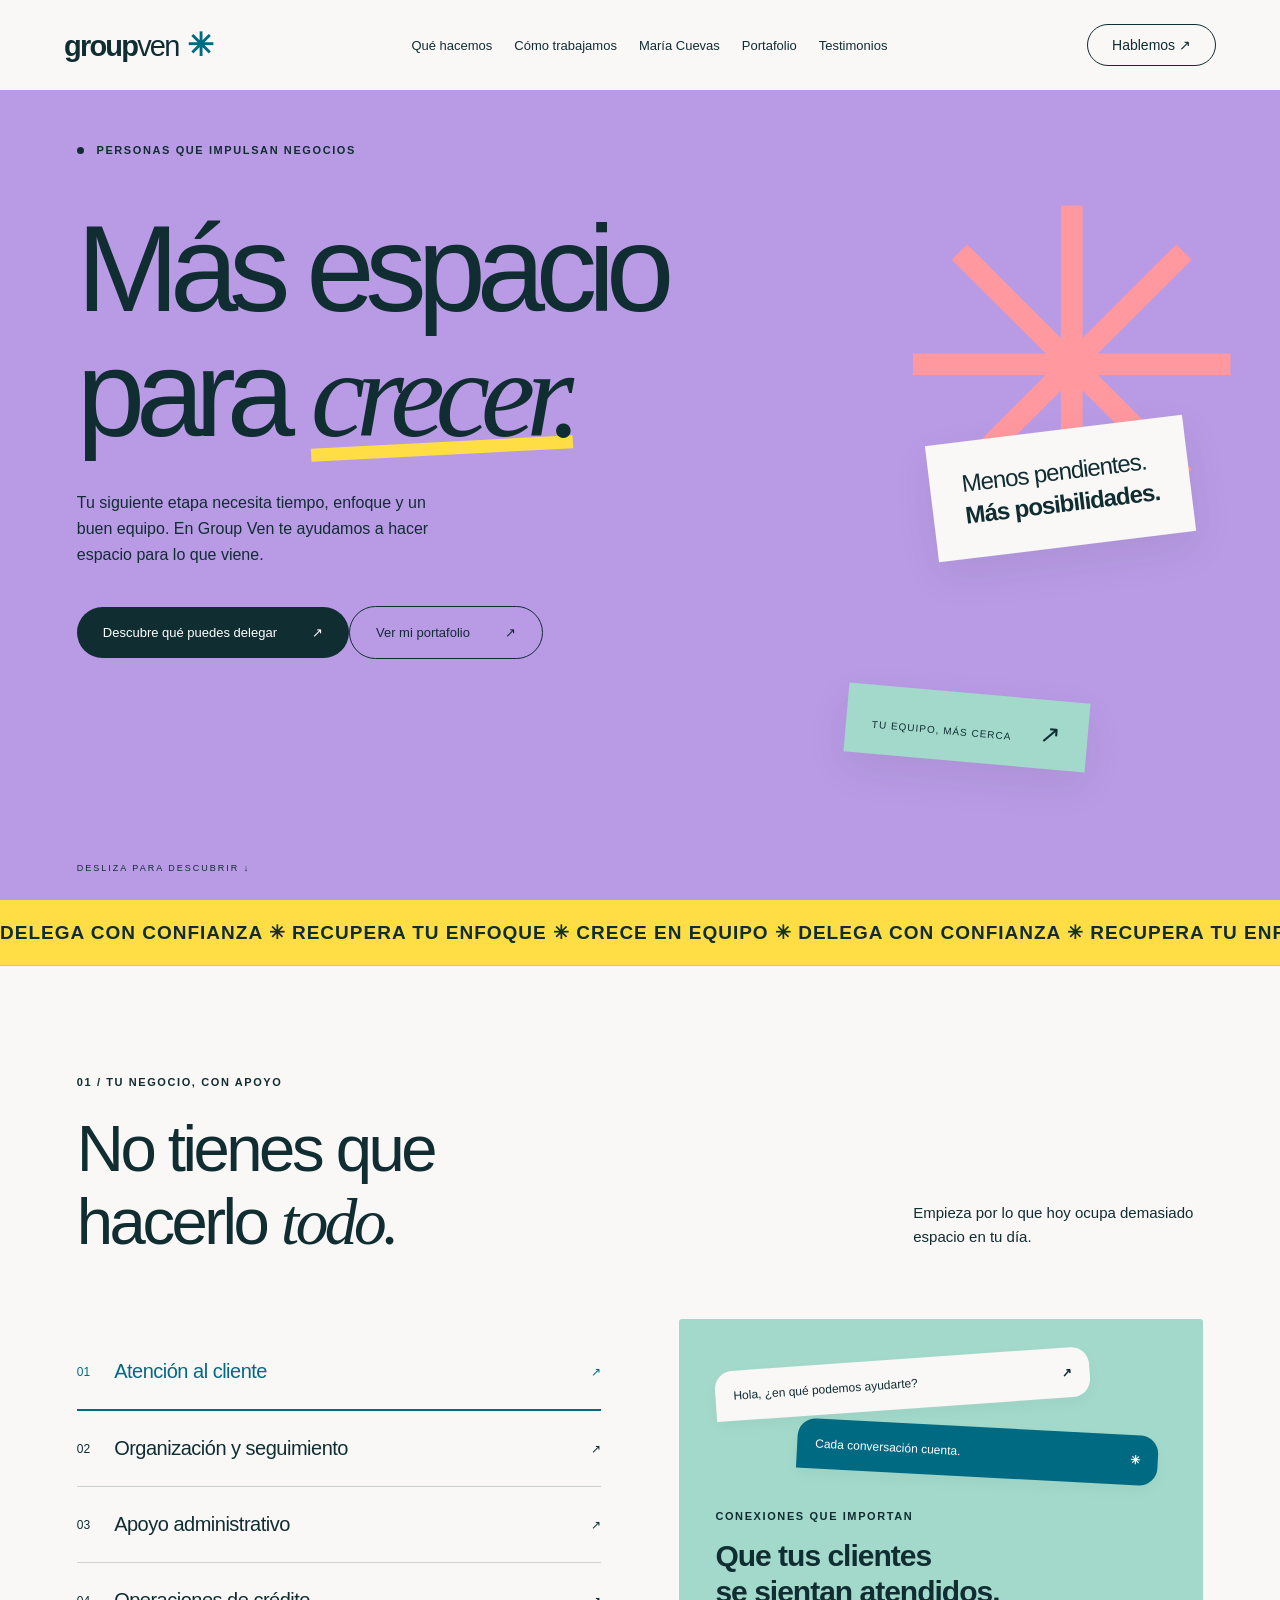
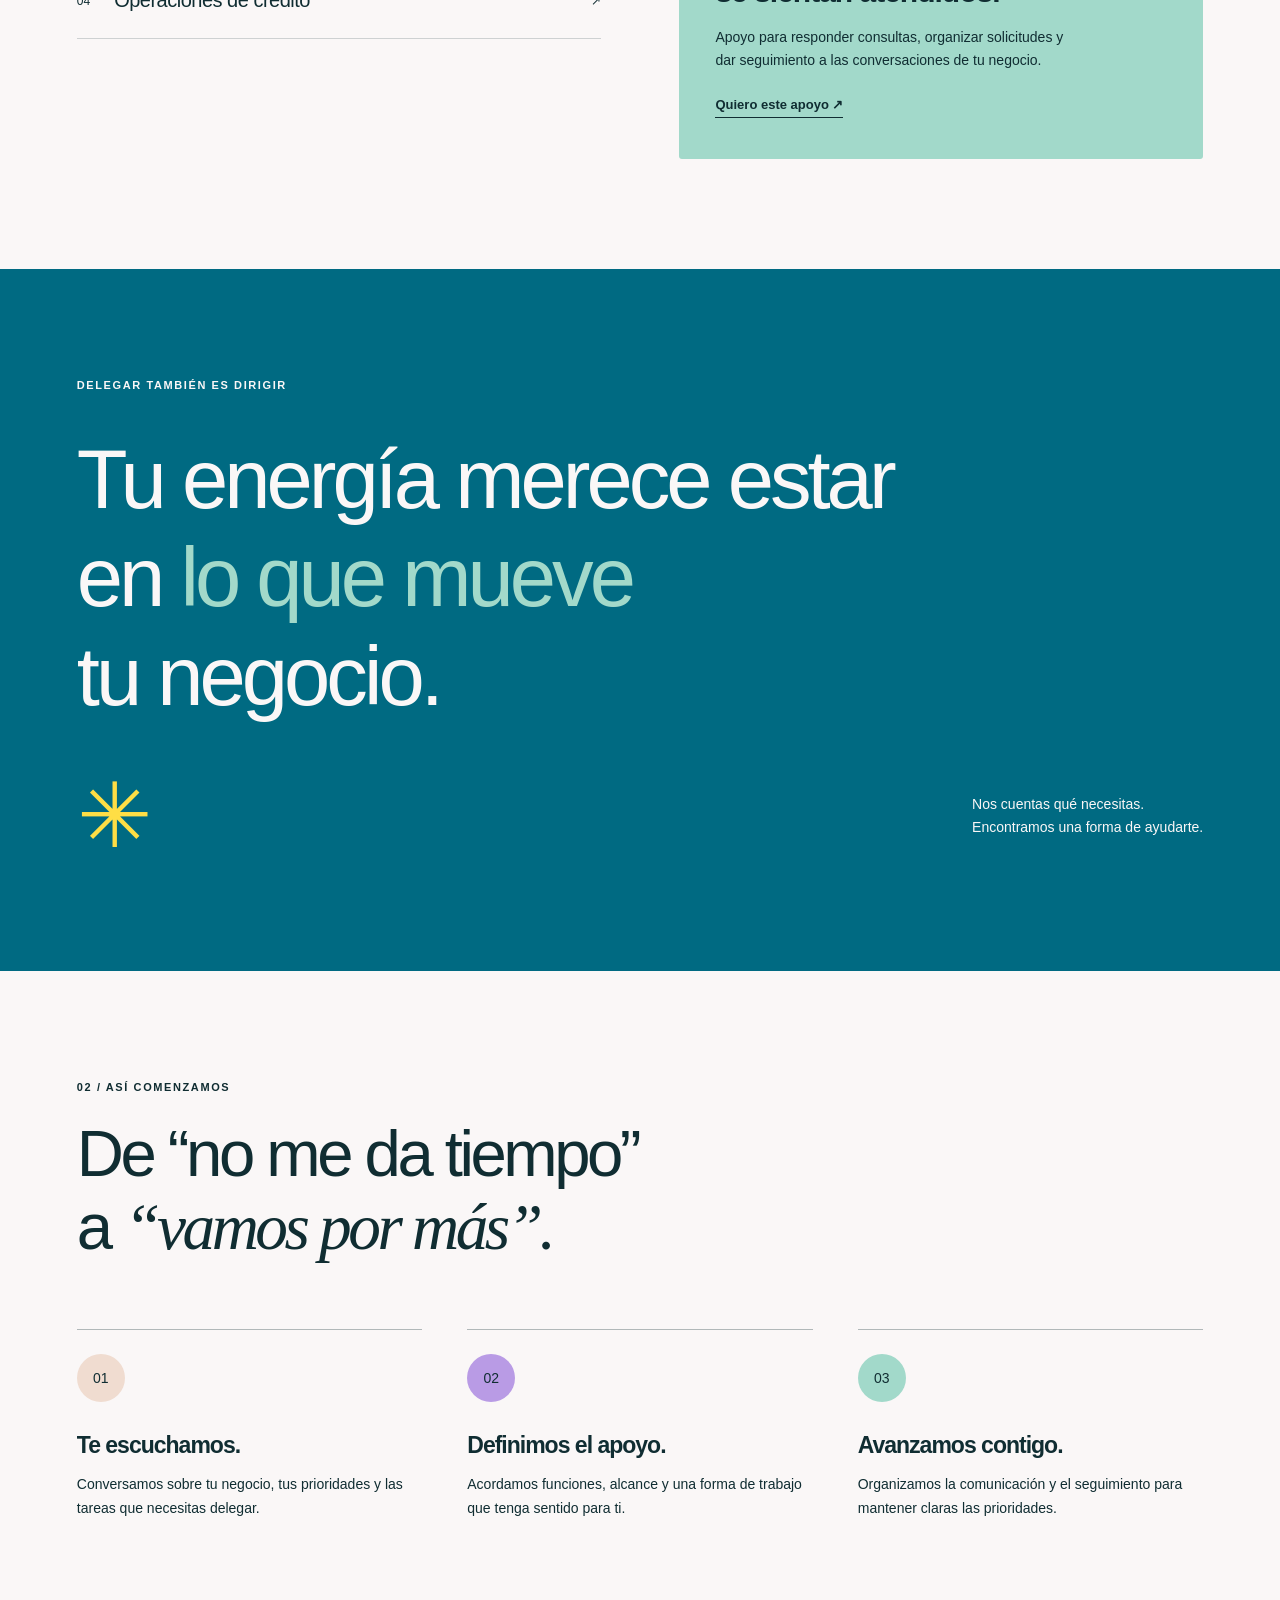
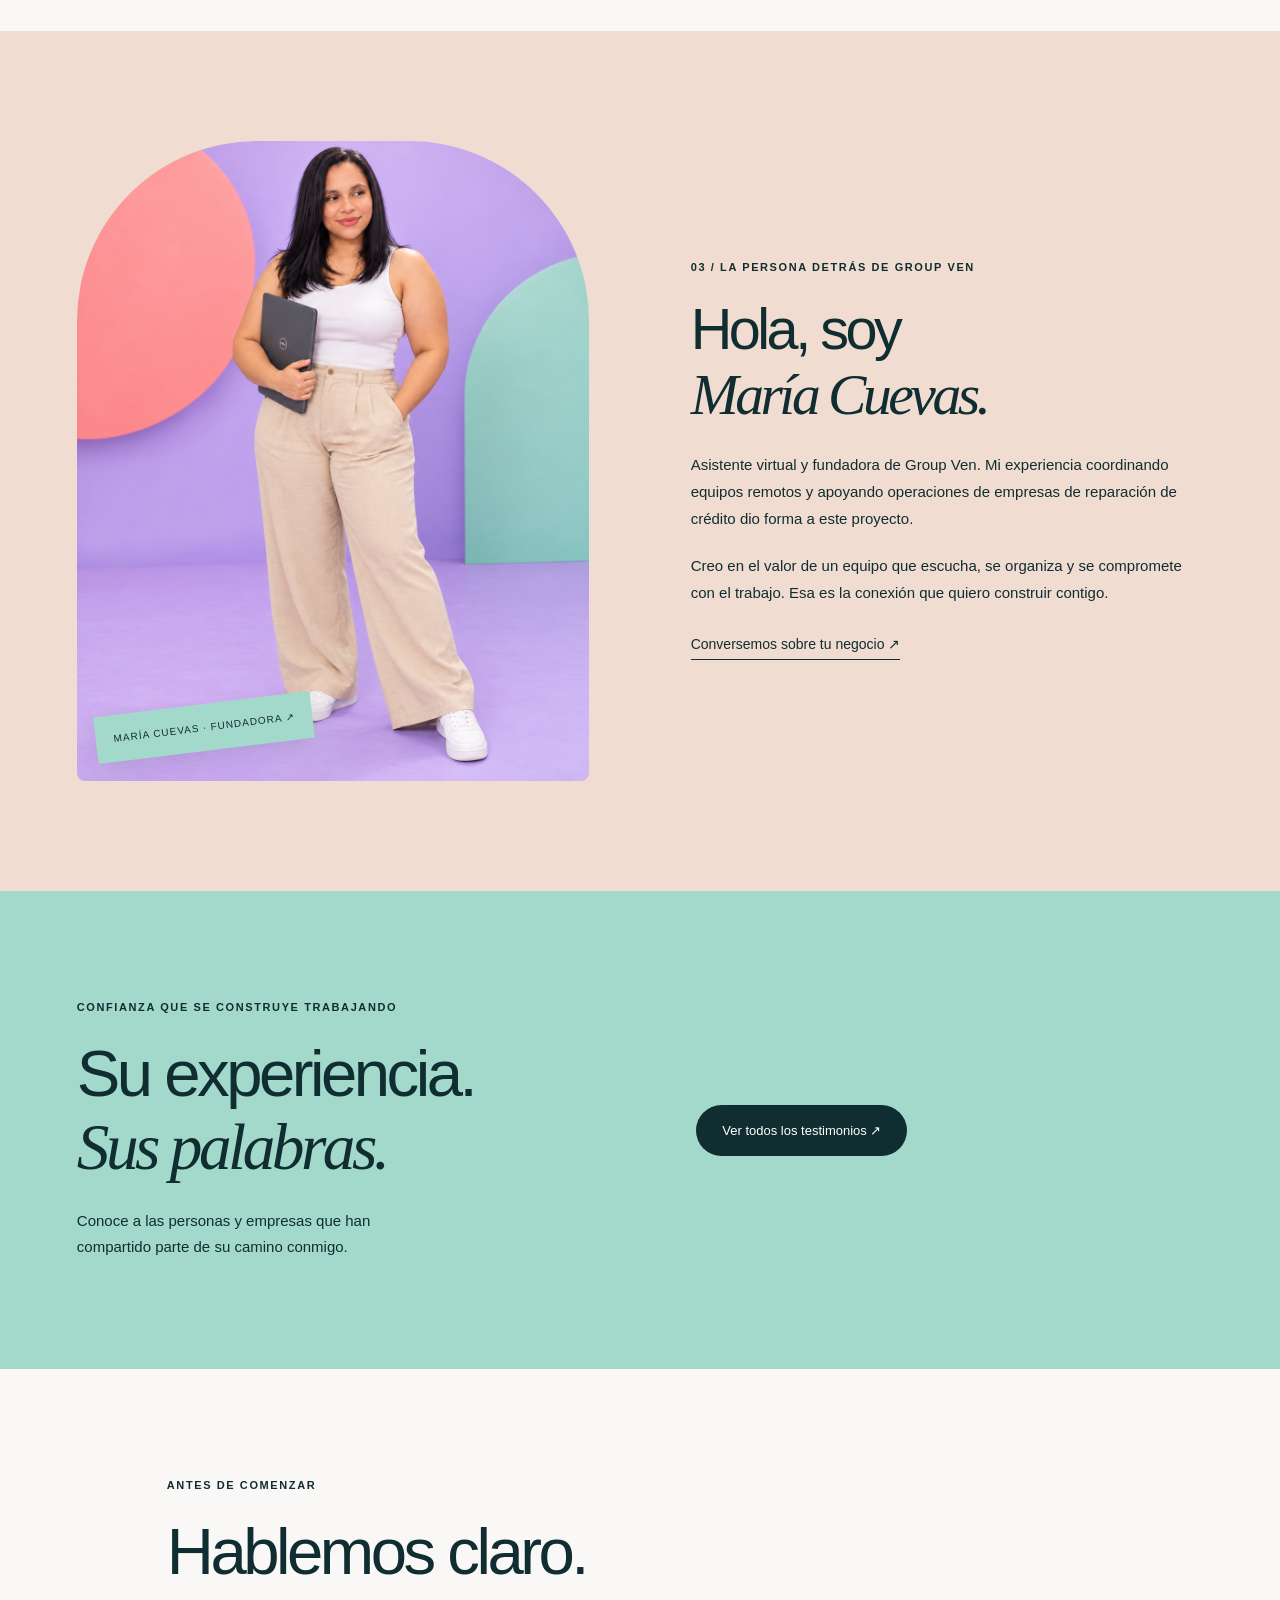
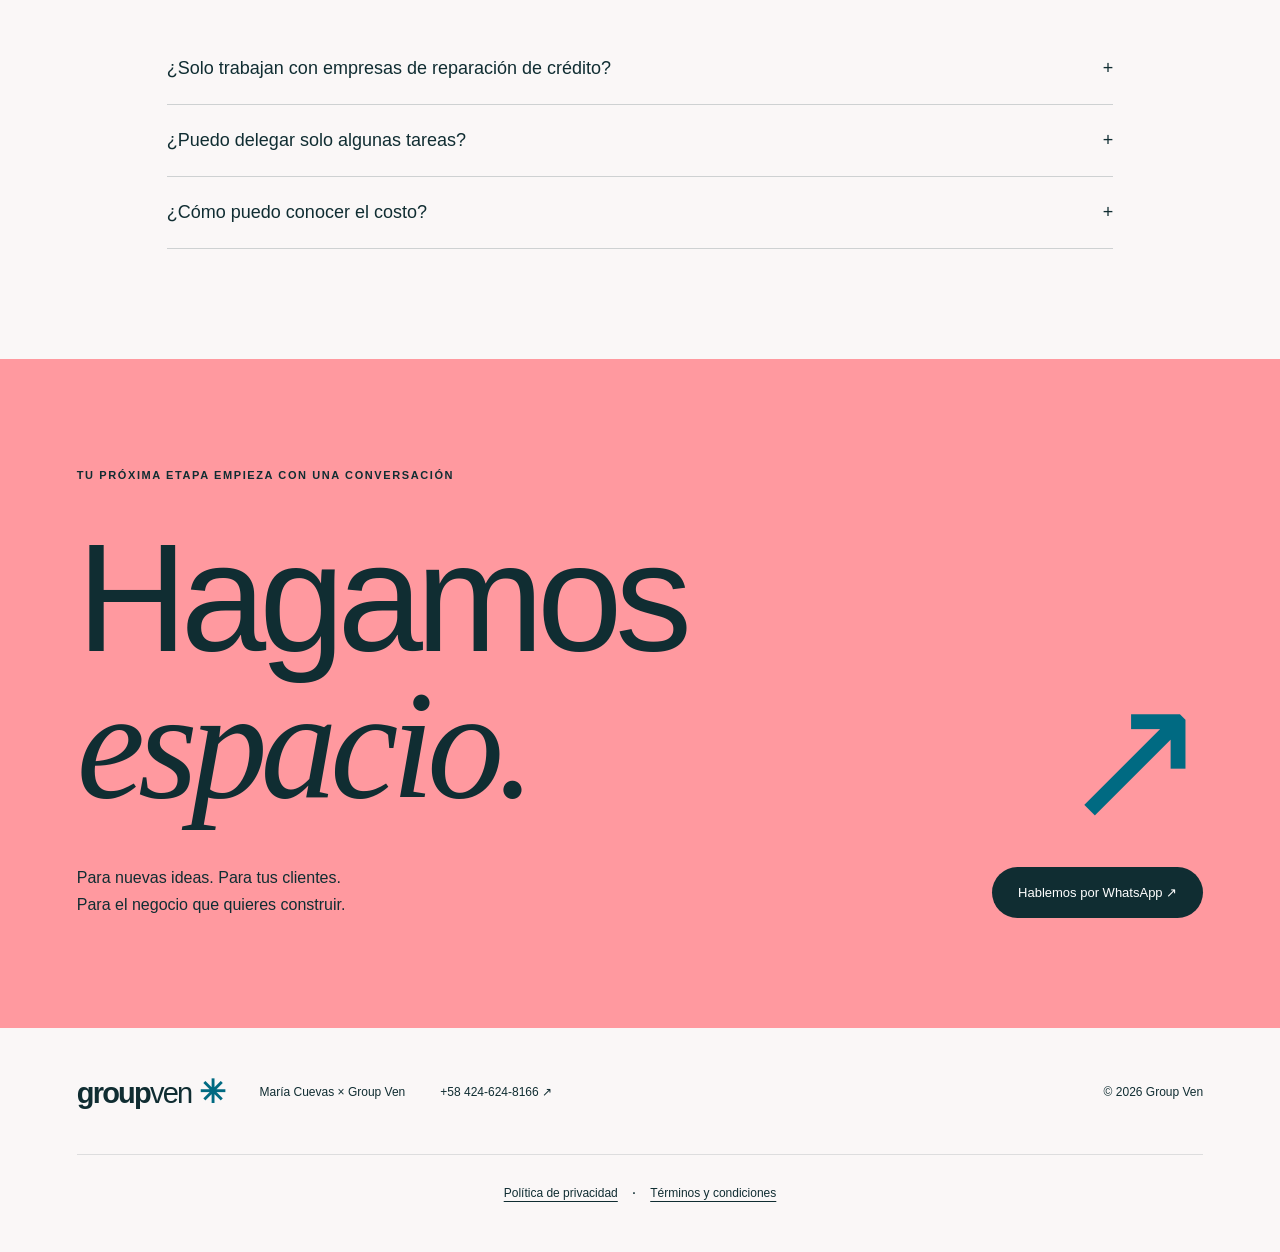
==== index.html @ 3ea967d1 "portafolio" ====
<!doctype html><html lang="es"><head><meta charset="utf-8"><meta name="viewport" content="width=device-width,initial-scale=1"><meta name="description" content="Group Ven: asistentes virtuales y apoyo operativo. Conoce a María Cuevas y descubre qué puedes delegar."><title>Group Ven — Tu próxima etapa empieza en equipo</title><link rel="stylesheet" href="style.css"></head><body><header><a class="brand" href="#">group<span>ven</span><i>✳</i></a><nav aria-label="Navegación principal"><a href="#servicios">Qué hacemos</a><a href="#metodo">Cómo trabajamos</a><a href="#maria">María Cuevas</a><a href="portafolio">Portafolio</a><a href="testimonios.html">Testimonios</a></nav><a class="navcta" href="#contacto">Hablemos ↗</a></header><main><section class="hero"><div class="eyebrow"><span class="dot"></span> PERSONAS QUE IMPULSAN NEGOCIOS</div><h1>Más espacio<br>para <em>crecer.</em></h1><div class="hero-bottom"><p>Tu siguiente etapa necesita tiempo, enfoque y un buen equipo. En Group Ven te ayudamos a hacer espacio para lo que viene.</p><a class="button dark" href="#servicios">Descubre qué puedes delegar <span>↗</span></a><a class="button portfolio-button" href="portafolio">Ver mi portafolio <span aria-hidden="true">↗</span></a></div><div class="orbit" aria-hidden="true">✳</div><div class="floating one">Menos pendientes.<br><b>Más posibilidades.</b></div><div class="floating two">TU EQUIPO, MÁS CERCA <span>↗</span></div><span class="scroll">DESLIZA PARA DESCUBRIR ↓</span></section><div class="ticker" aria-hidden="true"><div>DELEGA CON CONFIANZA ✳ RECUPERA TU ENFOQUE ✳ CRECE EN EQUIPO ✳ DELEGA CON CONFIANZA ✳ RECUPERA TU ENFOQUE ✳ CRECE EN EQUIPO ✳</div></div><section id="servicios" class="services section"><div class="section-head reveal"><span class="eyebrow">01 / TU NEGOCIO, CON APOYO</span><h2>No tienes que<br>hacerlo <em>todo.</em></h2><p>Empieza por lo que hoy ocupa demasiado espacio en tu día.</p></div><div class="explorer reveal"><div class="tabs" role="tablist" aria-label="Servicios"><button role="tab" aria-selected="true" data-service="0">01 <span>Atención al cliente</span> ↗</button><button role="tab" aria-selected="false" data-service="1">02 <span>Organización y seguimiento</span> ↗</button><button role="tab" aria-selected="false" data-service="2">03 <span>Apoyo administrativo</span> ↗</button><button role="tab" aria-selected="false" data-service="3">04 <span>Operaciones de crédito</span> ↗</button></div><div class="service-panel" role="tabpanel" aria-live="polite"><div class="panel-art" aria-hidden="true"><div class="bubble">Hola, ¿en qué podemos ayudarte? <b>↗</b></div><div class="bubble reply">Cada conversación cuenta. <b>✳</b></div></div><span class="eyebrow" id="service-label">CONEXIONES QUE IMPORTAN</span><h3 id="service-title">Que tus clientes<br>se sientan atendidos.</h3><p id="service-copy">Apoyo para responder consultas, organizar solicitudes y dar seguimiento a las conversaciones de tu negocio.</p><a id="service-link" href="https://wa.me/584246248166?text=Hola%2C%20quiero%20informaci%C3%B3n%20sobre%20atenci%C3%B3n%20al%20cliente" target="_blank" rel="noopener">Quiero este apoyo ↗</a></div></div></section><section class="statement section"><span class="eyebrow reveal">DELEGAR TAMBIÉN ES DIRIGIR</span><p class="reveal">Tu energía merece estar<br>en <span>lo que mueve</span><br>tu negocio.</p><div class="statement-foot reveal"><span class="asterisk">✳</span><p>Nos cuentas qué necesitas.<br>Encontramos una forma de ayudarte.</p></div></section><section id="metodo" class="section method"><div class="section-head reveal"><span class="eyebrow">02 / ASÍ COMENZAMOS</span><h2>De “no me da tiempo”<br>a <em>“vamos por más”.</em></h2></div><div class="steps"><article class="reveal"><span>01</span><h3>Te escuchamos.</h3><p>Conversamos sobre tu negocio, tus prioridades y las tareas que necesitas delegar.</p></article><article class="reveal"><span>02</span><h3>Definimos el apoyo.</h3><p>Acordamos funciones, alcance y una forma de trabajo que tenga sentido para ti.</p></article><article class="reveal"><span>03</span><h3>Avanzamos contigo.</h3><p>Organizamos la comunicación y el seguimiento para mantener claras las prioridades.</p></article></div></section><section id="maria" class="founder section"><div class="founder-art reveal"><img class="founder-photo" src="assets/maria.png" alt="María Cuevas, fundadora de Group Ven, con su laptop sobre un fondo lila, coral y menta." width="1122" height="1402" loading="lazy"><span class="founder-tag">MARÍA CUEVAS · FUNDADORA ↗</span></div><div class="founder-copy reveal"><span class="eyebrow">03 / LA PERSONA DETRÁS DE GROUP VEN</span><h2>Hola, soy<br><em>María Cuevas.</em></h2><p>Asistente virtual y fundadora de Group Ven. Mi experiencia coordinando equipos remotos y apoyando operaciones de empresas de reparación de crédito dio forma a este proyecto.</p><p>Creo en el valor de un equipo que escucha, se organiza y se compromete con el trabajo. Esa es la conexión que quiero construir contigo.</p><a class="text-link" href="#contacto">Conversemos sobre tu negocio ↗</a></div></section><section class="section testimonial-preview"><div><span class="eyebrow">CONFIANZA QUE SE CONSTRUYE TRABAJANDO</span><h2>Su experiencia.<br><em>Sus palabras.</em></h2><p>Conoce a las personas y empresas que han compartido parte de su camino conmigo.</p></div><div class="preview-quote"><a class="button dark" href="testimonios.html">Ver todos los testimonios ↗</a></div></section><section class="section faq"><span class="eyebrow">ANTES DE COMENZAR</span><h2>Hablemos claro.</h2><details><summary>¿Solo trabajan con empresas de reparación de crédito?<span>+</span></summary><div class="faq-answer"><p>Nuestra experiencia está especialmente vinculada a empresas de reparación de crédito, donde conocemos la importancia de organizar expedientes, mantener una comunicación clara y dar seguimiento a cada cliente. También podemos evaluar necesidades de asistencia virtual y apoyo administrativo de negocios de otros sectores.</p><p>Cuéntanos a qué se dedica tu empresa, qué tareas necesitas delegar y cómo trabajas actualmente. Así podremos determinar si nuestro apoyo encaja con tu operación y definir funciones concretas desde el inicio.</p></div></details><details><summary>¿Puedo delegar solo algunas tareas?<span>+</span></summary><div class="faq-answer"><p>Sí. Puedes comenzar con tareas específicas, como atención al cliente, seguimiento de pendientes, organización de agenda, actualización de registros o apoyo con documentos. No necesitas delegar toda tu operación para empezar a liberar tiempo.</p><p>Antes de comenzar, definimos contigo las funciones, las prioridades, las herramientas que se utilizarán y la forma de comunicación. Si después necesitas ampliar el apoyo, revisamos el nuevo alcance para mantener claras las responsabilidades.</p></div></details><details><summary>¿Cómo puedo conocer el costo?<span>+</span></summary><div class="faq-answer"><p>La propuesta se prepara según el tipo de tareas, el volumen de trabajo, la dedicación requerida y el nivel de responsabilidad del apoyo que buscas. Por eso, primero necesitamos entender tu operación y tus prioridades.</p><p>Escríbenos por WhatsApp e indícanos a qué se dedica tu negocio, qué actividades quieres delegar, el horario o la frecuencia de apoyo que necesitas y las herramientas que utilizas. Con esa información podemos revisar tus necesidades y presentarte una propuesta con el alcance y las condiciones para que la evalúes.</p></div></details></section><section id="contacto" class="contact section"><span class="eyebrow">TU PRÓXIMA ETAPA EMPIEZA CON UNA CONVERSACIÓN</span><h2>Hagamos<br><em>espacio.</em><span>↗</span></h2><div class="contact-bottom"><p>Para nuevas ideas. Para tus clientes.<br>Para el negocio que quieres construir.</p><a class="button dark" href="https://wa.me/584246248166?text=Hola%20Mar%C3%ADa%2C%20quiero%20conocer%20el%20apoyo%20de%20Group%20Ven%20para%20mi%20negocio." target="_blank" rel="noopener">Hablemos por WhatsApp ↗</a></div></section></main><footer><a class="brand" href="#">group<span>ven</span><i>✳</i></a><p>María Cuevas × Group Ven</p><a href="https://wa.me/584246248166" target="_blank" rel="noopener">+58 424-624-8166 ↗</a><small>© <span id="year"></span> Group Ven</small><div class="legal-links" aria-label="Información legal"><button type="button" data-legal="privacy">Política de privacidad</button><span aria-hidden="true">·</span><button type="button" data-legal="terms">Términos y condiciones</button></div></footer><script src="app.js"></script><dialog id="legal-cloud" class="legal-cloud" aria-labelledby="legal-title"><div class="legal-cloud-head"><div><span class="eyebrow">GROUP VEN × MARÍA CUEVAS</span><h2 id="legal-title"></h2></div><button type="button" class="legal-close" aria-label="Cerrar ventana legal">✕</button></div><div class="legal-cloud-body" tabindex="0"><p class="legal-date">Última actualización: 13 de noviembre de 2026</p><div id="legal-content"></div></div><div class="legal-cloud-foot"><span>¿Tienes una consulta? <a href="https://wa.me/584246248166" target="_blank" rel="noopener noreferrer">WhatsApp +58 424-624-8166</a></span><button type="button" class="legal-done">Cerrar</button></div></dialog><script src="legal.js"></script><script>if(location.protocol==="file:"){document.querySelectorAll('a[href="portafolio"]').forEach(a=>a.href="portafolio.html");}</script></body></html>
---- style.css ----
/* Group VEN: estilos locales completos. */
:root{--lila:#b99be5;--coral:#ff999f;--mint:#a2d9ca;--cream:#faf7f7;--beige:#f0dcd0;--ink:#102d32;--petrol:#006a82;--turquoise:#00c9e8;--yellow:#ffde45}*{box-sizing:border-box}html{scroll-behavior:smooth;scroll-padding-top:90px}body{margin:0;background:var(--cream);color:var(--ink);font-family:'DM Sans',sans-serif}a{color:inherit;text-decoration:none}button{font:inherit}header{height:90px;display:flex;align-items:center;justify-content:space-between;padding:0 5%;background:var(--cream);position:relative;z-index:5}.brand{font-family:Manrope,sans-serif;font-size:29px;letter-spacing:-1.8px;font-weight:800}.brand span{font-weight:500}.brand i{font-style:normal;font-size:32px;margin-left:8px;color:var(--petrol)}nav{display:flex;gap:32px;font-size:13px}.navcta{border:1px solid var(--ink);border-radius:30px;padding:12px 24px;font-size:14px}.hero{min-height:720px;height:calc(100svh - 90px);max-height:1000px;background:var(--lila);position:relative;overflow:hidden;padding:54px 6% 70px}.eyebrow{font-size:11px;font-weight:700;letter-spacing:1.6px;display:block}.dot{width:7px;height:7px;border-radius:50%;display:inline-block;background:var(--ink);margin-right:8px}h1,h2,h3,p{margin:0}h1{font-family:Manrope,sans-serif;font-size:clamp(70px,9.6vw,155px);line-height:1.02;letter-spacing:-.075em;font-weight:500;margin:50px 0 32px;position:relative;z-index:2}em{font-family:Georgia,serif;font-weight:400}h1 em{position:relative;z-index:2}h1 em:after{content:'';position:absolute;height:13px;background:var(--yellow);bottom:8px;left:0;width:100%;z-index:-1;transform:rotate(-3deg)}.hero-bottom{position:relative;z-index:3;max-width:470px}.hero-bottom p{font-size:16px;line-height:1.65;max-width:370px;margin-bottom:25px}.button{display:inline-flex;gap:35px;justify-content:space-between;padding:18px 26px;border-radius:40px;font-size:13px;transition:transform .25s,background .25s}.button:hover{transform:translateY(-4px);background:var(--petrol)}.dark{background:var(--ink);color:white}.orbit{position:absolute;right:2%;top:8%;font-size:clamp(280px,34vw,570px);line-height:1;color:var(--coral);animation:spin 65s linear infinite;text-shadow:0 0 1px var(--coral)}.floating{position:absolute;z-index:3;box-shadow:0 15px 40px #142c3114;animation:bob 6s ease-in-out infinite}.one{right:7%;top:42%;background:var(--cream);padding:26px 32px;transform:rotate(-7deg);font-size:24px;line-height:1.35;letter-spacing:-1px}.two{right:15%;bottom:17%;background:var(--mint);padding:20px 26px;font-size:10px;letter-spacing:1px;animation-delay:-3s;transform:rotate(5deg)}.two span{font-size:25px;margin-left:25px}.scroll{position:absolute;bottom:27px;font-size:9px;letter-spacing:2px}.ticker{background:var(--yellow);padding:21px 0;overflow:hidden;border-bottom:1px solid #102d3220}.ticker>div{white-space:nowrap;font-size:19px;font-weight:600;letter-spacing:1px;animation:marquee 40s linear infinite;width:max-content}.section{padding:110px 6%}.section-head{position:relative}.section-head h2,h2{font-family:Manrope,sans-serif;font-size:clamp(42px,5.1vw,76px);font-weight:500;letter-spacing:-3.5px;line-height:1.12;margin:24px 0}.section-head>p{max-width:290px;font-size:15px;line-height:1.6;position:absolute;right:0;bottom:10px}.explorer{display:grid;grid-template-columns:1fr 1fr;gap:7%;margin-top:60px}.tabs{padding-top:15px}.tabs button{display:flex;gap:24px;align-items:center;width:100%;border:0;border-bottom:1px solid #102d3230;background:none;color:var(--ink);padding:26px 0;text-align:left;font-size:12px;cursor:pointer}.tabs button span{font-size:20px;flex:1;letter-spacing:-.5px}.tabs button[aria-selected=true]{color:var(--petrol);border-bottom:2px solid var(--petrol)}.service-panel{padding:36px;background:var(--mint);border-radius:3px;min-height:440px;transition:background .4s}.panel-art{height:155px;padding-top:4px}.bubble{background:var(--cream);font-size:12px;border-radius:18px 18px 18px 0;padding:18px;width:83%;transform:rotate(-4deg);box-shadow:0 6px 15px #00000008}.bubble b{float:right}.bubble.reply{background:var(--petrol);color:white;margin:18px 0 0 18%;width:80%;transform:rotate(3deg)}.service-panel h3{font-family:Manrope,sans-serif;font-size:30px;line-height:1.2;letter-spacing:-1px;margin:16px 0}.service-panel p{font-size:14px;line-height:1.6;max-width:370px}.service-panel a{display:inline-block;margin-top:26px;border-bottom:1px solid;padding-bottom:5px;font-size:13px;font-weight:700}.statement{background:var(--petrol);color:var(--cream)}.statement>p{font-family:Manrope,sans-serif;font-size:clamp(42px,6.5vw,95px);line-height:1.18;letter-spacing:-4px;margin:40px 0 45px}.statement>p span{color:var(--mint)}.statement-foot{display:flex;justify-content:space-between;align-items:center}.asterisk{font-size:90px;color:var(--yellow);line-height:1;animation:spin 40s linear infinite}.statement-foot p{font-size:14px;line-height:1.6}.steps{display:grid;grid-template-columns:repeat(3,1fr);gap:45px;margin-top:65px}.steps article{border-top:1px solid #102d3250;padding-top:24px}.steps article>span{display:grid;place-items:center;background:var(--beige);width:48px;height:48px;border-radius:50%;font-size:14px}.steps article:nth-child(2)>span{background:var(--lila)}.steps article:nth-child(3)>span{background:var(--mint)}.steps h3{font-size:23px;letter-spacing:-1px;margin:30px 0 14px}.steps p{font-size:14px;line-height:1.7}.founder{background:var(--beige);display:grid;grid-template-columns:1fr 1fr;gap:9%;align-items:center}.founder-art{background:var(--lila);position:relative;height:570px;overflow:hidden;border-radius:180px 180px 0 0}.portrait-word{position:absolute;top:25px;left:25px;font-family:Georgia,serif;font-style:italic;font-size:90px;z-index:2}.portrait-shape{position:absolute;width:320px;height:390px;border-radius:50% 50% 0 0;bottom:0;left:50%;transform:translateX(-50%);background:var(--coral);display:grid;place-items:center;font-family:Georgia,serif;font-size:115px;color:var(--petrol)}.founder-tag{position:absolute;bottom:30px;background:var(--mint);font-size:10px;letter-spacing:1px;padding:18px;left:18px;transform:rotate(-7deg)}.small-star{position:absolute;font-size:130px;right:-15px;top:170px;color:var(--yellow);animation:spin 50s linear infinite}.founder-copy h2{font-size:clamp(40px,4.5vw,68px)}.founder-copy p{font-size:15px;line-height:1.8;margin-top:20px}.text-link{display:inline-block;border-bottom:1px solid;margin-top:30px;padding-bottom:7px;font-size:14px}.faq{max-width:1100px;margin:auto}.faq h2{margin-bottom:45px}.faq details{border-bottom:1px solid #102d3230;padding:25px 0}.faq summary{display:flex;justify-content:space-between;gap:30px;cursor:pointer;font-size:18px;list-style:none}.faq summary::-webkit-details-marker{display:none}.faq details p{font-size:14px;line-height:1.7;max-width:650px;margin-top:20px}.faq details[open] summary span{transform:rotate(45deg)}.contact{background:var(--coral)}.contact h2{font-size:clamp(80px,12vw,185px);line-height:.95;letter-spacing:-7px;margin:45px 0}.contact h2>span{float:right;font-family:Manrope,sans-serif;font-size:180px;color:var(--petrol)}.contact-bottom{display:flex;justify-content:space-between;align-items:end;gap:30px}.contact-bottom p{font-size:16px;line-height:1.7}footer{padding:45px 6%;display:flex;align-items:center;gap:35px;flex-wrap:wrap}footer p,footer a:not(.brand),footer small{font-size:12px}footer small{margin-left:auto}.reveal{opacity:0;transform:translateY(25px);transition:opacity .8s,transform .8s}.reveal.visible{opacity:1;transform:none}@keyframes spin{to{rotate:360deg}}@keyframes bob{50%{translate:0 -13px}}@keyframes marquee{to{transform:translateX(-50%)}}@media(min-width:1500px){.hero-bottom{margin-top:50px}}@media(max-width:800px){header{height:74px;padding:0 6%}nav{display:none}.brand{font-size:25px}.navcta{padding:9px 18px}.hero{height:auto;min-height:850px;padding-top:35px}h1{font-size:clamp(68px,13vw,105px);margin-top:40px}.hero-bottom p{max-width:310px}.orbit{top:auto;bottom:65px;right:-20px;font-size:310px}.one{font-size:19px;top:auto;bottom:165px;right:15%;padding:20px}.two{bottom:80px;right:24%}.section{padding:75px 6%}.section-head h2,h2{letter-spacing:-2px}.section-head>p{position:static}.explorer{grid-template-columns:1fr;gap:35px;margin-top:30px}.tabs button{padding:19px 0}.tabs button span{font-size:18px}.statement>p{letter-spacing:-2px}.steps{grid-template-columns:1fr;gap:35px;margin-top:40px}.steps h3{margin-top:20px}.founder{grid-template-columns:1fr;gap:45px}.founder-art{height:450px;max-width:500px;width:100%;margin:auto}.portrait-shape{height:310px}.contact h2{letter-spacing:-4px}.contact h2>span{font-size:80px}.contact-bottom{align-items:start;flex-direction:column}footer{gap:20px;justify-content:space-between}footer p{width:50%}footer small{margin-left:0}.faq summary{font-size:16px}}@media(prefers-reduced-motion:reduce){html{scroll-behavior:auto}*,*:before,*:after{animation:none!important;transition:none!important}.reveal{opacity:1;transform:none}}

.founder-photo{display:block;width:100%;height:100%;object-fit:cover;object-position:center center}.founder-art{height:auto;aspect-ratio:1122/1402;border-radius:180px 180px 8px 8px}.founder-tag{z-index:2;box-shadow:0 6px 20px #102d3215}.faq .faq-answer{max-width:720px;padding:0 28px 6px 0}.faq .faq-answer p{max-width:none;line-height:1.85;margin-top:18px}.faq details[open]{padding-bottom:28px}@media(max-width:800px){.founder-art{height:auto;max-width:440px}.founder-tag{font-size:9px;bottom:24px;left:14px;padding:14px}.faq .faq-answer{padding-right:0}}

.testimonial-preview{background:var(--mint);display:grid;grid-template-columns:1fr 1fr;gap:10%;align-items:center}.testimonial-preview>div>p{font-size:15px;line-height:1.7;max-width:360px}.preview-quote>span{font:100px Georgia;line-height:.8;display:block;color:var(--petrol)}blockquote{margin:0}.preview-quote blockquote{font:28px/1.5 Georgia,serif}.preview-quote>p{margin:22px 0 30px;font-size:12px}.testimonials-hero{background:var(--lila);padding:65px 6% 80px;position:relative;overflow:hidden}.testimonials-hero h1{font-size:clamp(64px,8.4vw,125px);margin:35px 0;max-width:950px}.testimonials-hero>p{font-size:17px;line-height:1.75;max-width:530px;position:relative;z-index:2}.testimonials-hero .hero-star{position:absolute;right:6%;bottom:20px;font-size:230px;color:var(--coral);animation:spin 60s linear infinite;line-height:1}.company-strip{padding:36px 6%;display:flex;justify-content:space-between;gap:25px;flex-wrap:wrap;border-bottom:1px solid #102d3225}.company-strip a{font-family:Manrope,sans-serif;font-size:17px;letter-spacing:-.7px;font-weight:700}.company-strip a:hover{text-decoration:underline}.stories{padding:80px 6%}.stories-intro{display:flex;justify-content:space-between;gap:30px;align-items:center;margin-bottom:35px}.stories-intro p{max-width:330px;font-size:14px;line-height:1.7}.filters{display:flex;flex-wrap:wrap;gap:9px;margin-bottom:40px}.filters button{border:1px solid #102d3240;padding:11px 18px;border-radius:30px;background:transparent;color:var(--ink);cursor:pointer;font-size:12px}.filters button[aria-pressed=true]{background:var(--ink);color:white;border-color:var(--ink)}.story{display:grid;grid-template-columns:270px 1fr;gap:7%;padding:52px 0;border-top:1px solid #102d3230;scroll-margin-top:35px}.story[hidden]{display:none}.company-monogram{height:160px;display:grid;place-items:center;font:60px Georgia,serif;letter-spacing:-4px;border-radius:2px 55px 2px 2px;margin-bottom:24px}.story h3{font-family:Manrope,sans-serif;font-size:23px;letter-spacing:-.7px}.story-person{font-size:14px;margin:10px 0 18px}.instagram-link{font-size:13px;border-bottom:1px solid;padding-bottom:5px;display:inline-block}.quote-mark{font:80px/.9 Georgia,serif;color:var(--petrol)}.story blockquote p{font-size:17px;line-height:1.9;margin:15px 0}.story-label{display:block;font-size:10px;letter-spacing:1.6px;font-weight:700;margin-bottom:16px}.testimonial-video{width:100%;max-height:600px;background:#102d32;border-radius:8px}.back-link{font-size:12px;display:inline-block;margin-bottom:35px}.story:target{background:#f0dcd022}.video-caption{font-size:12px;line-height:1.6;margin-top:13px}.testimonials-contact{background:var(--coral);text-align:center}.testimonials-contact h2{max-width:800px;margin:25px auto}.testimonials-contact p{margin:20px auto 30px;line-height:1.7;max-width:480px}.wordmark-note{font-size:11px;color:#496165;margin-top:35px}.filter-status{font-size:12px;margin-bottom:20px}.testimonials-header nav{gap:22px}@media(max-width:800px){.testimonial-preview{grid-template-columns:1fr;gap:40px}.stories{padding:55px 6%}.stories-intro{display:block}.stories-intro p{margin-top:20px}.story{grid-template-columns:1fr;gap:30px;padding:35px 0}.company-monogram{height:110px;max-width:200px;font-size:45px}.story blockquote p{font-size:16px}.testimonials-hero .hero-star{font-size:130px;right:-20px;bottom:5px;opacity:.6}.testimonials-hero>p{max-width:90%}.company-strip{gap:18px 25px}.company-strip a{font-size:14px}.testimonials-header .navcta{padding:10px 13px}.testimonials-hero h1{font-size:clamp(55px,12vw,85px)}}
.company-logo{height:180px;display:flex;align-items:center;justify-content:center;margin-bottom:24px;background:#fff;border-radius:8px;overflow:hidden}.company-logo img{display:block;width:100%;height:100%;object-fit:contain;padding:14px}.company-logo.liliana{background:#000}.company-logo.ambar{background:#0c1115}.company-logo.laura{background:#faf7f7}.company-logo.laura img{max-width:220px;image-rendering:auto}@media(max-width:800px){.company-logo{height:160px;max-width:270px}.company-logo.laura img{max-width:200px}}

.legal-links{display:flex;justify-content:center;align-items:center;gap:14px;width:100%;border-top:1px solid #102d3220;padding-top:24px;margin-top:8px}.legal-links button{font:inherit;font-size:12px;color:var(--ink);border:0;background:none;cursor:pointer;padding:7px 0;text-decoration:underline;text-underline-offset:4px}.legal-links button:hover{color:var(--petrol)}.legal-links button:focus-visible,.legal-cloud button:focus-visible,.legal-cloud-body:focus-visible{outline:3px solid var(--petrol);outline-offset:4px}.legal-cloud{padding:0;border:1px solid #fff9;border-radius:28px;width:min(920px,calc(100vw - 48px));max-height:85dvh;background:var(--cream);color:var(--ink);box-shadow:0 35px 120px #102d324d;overflow:hidden}.legal-cloud[open]{display:flex;flex-direction:column;animation:cloud-enter .25s ease-out}.legal-cloud::backdrop{background:#102d3270;backdrop-filter:blur(9px)}.legal-cloud-head{display:flex;align-items:center;justify-content:space-between;gap:20px;padding:28px 34px;background:var(--lila);flex-shrink:0}.legal-cloud-head h2{font-size:30px;letter-spacing:-1.2px;margin:10px 0 0;line-height:1.2}.legal-close{width:42px;height:42px;flex-shrink:0;border:1px solid #102d3230;background:#faf7f755;color:var(--ink);border-radius:50%;font-size:20px;cursor:pointer}.legal-cloud-body{overflow-y:auto;overscroll-behavior:contain;padding:28px 34px;min-height:0;font-size:14px;line-height:1.85}.legal-cloud-body .legal-date{font-size:12px;margin-bottom:30px;color:#436064}.legal-cloud-body h3{font-family:Manrope,sans-serif;font-size:18px;line-height:1.5;letter-spacing:-.3px;margin:28px 0 12px}.legal-cloud-body section:first-child h3{margin-top:0}.legal-cloud-body p{margin:0 0 14px}.legal-cloud-body a,.legal-cloud-foot a{text-decoration:underline;text-underline-offset:3px;overflow-wrap:anywhere}.legal-cloud-foot{border-top:1px solid #102d3220;background:var(--beige);padding:17px 34px;display:flex;justify-content:space-between;align-items:center;gap:25px;flex-shrink:0}.legal-cloud-foot span{font-size:11px;line-height:1.6}.legal-done{font:inherit;font-size:12px;background:var(--ink);color:white;border:0;border-radius:30px;padding:12px 25px;cursor:pointer}@keyframes cloud-enter{from{opacity:0;transform:translateY(15px) scale(.98)}to{opacity:1;transform:none}}@media(max-width:600px){.legal-cloud{width:calc(100vw - 24px);max-height:90dvh;border-radius:20px}.legal-cloud-head{padding:22px 20px;align-items:start}.legal-cloud-head h2{font-size:26px}.legal-cloud-head .eyebrow{font-size:9px}.legal-cloud-body{padding:22px 20px;font-size:14px}.legal-cloud-foot{padding:15px 20px;gap:12px}.legal-cloud-foot span{max-width:210px}.legal-links{gap:10px;flex-wrap:wrap}}@media(prefers-reduced-motion:reduce){.legal-cloud[open]{animation:none}}

.portfolio-button{border:1px solid var(--ink);background:transparent;color:var(--ink);margin-top:12px}.portfolio-button:hover{background:var(--mint)}header nav{gap:22px}
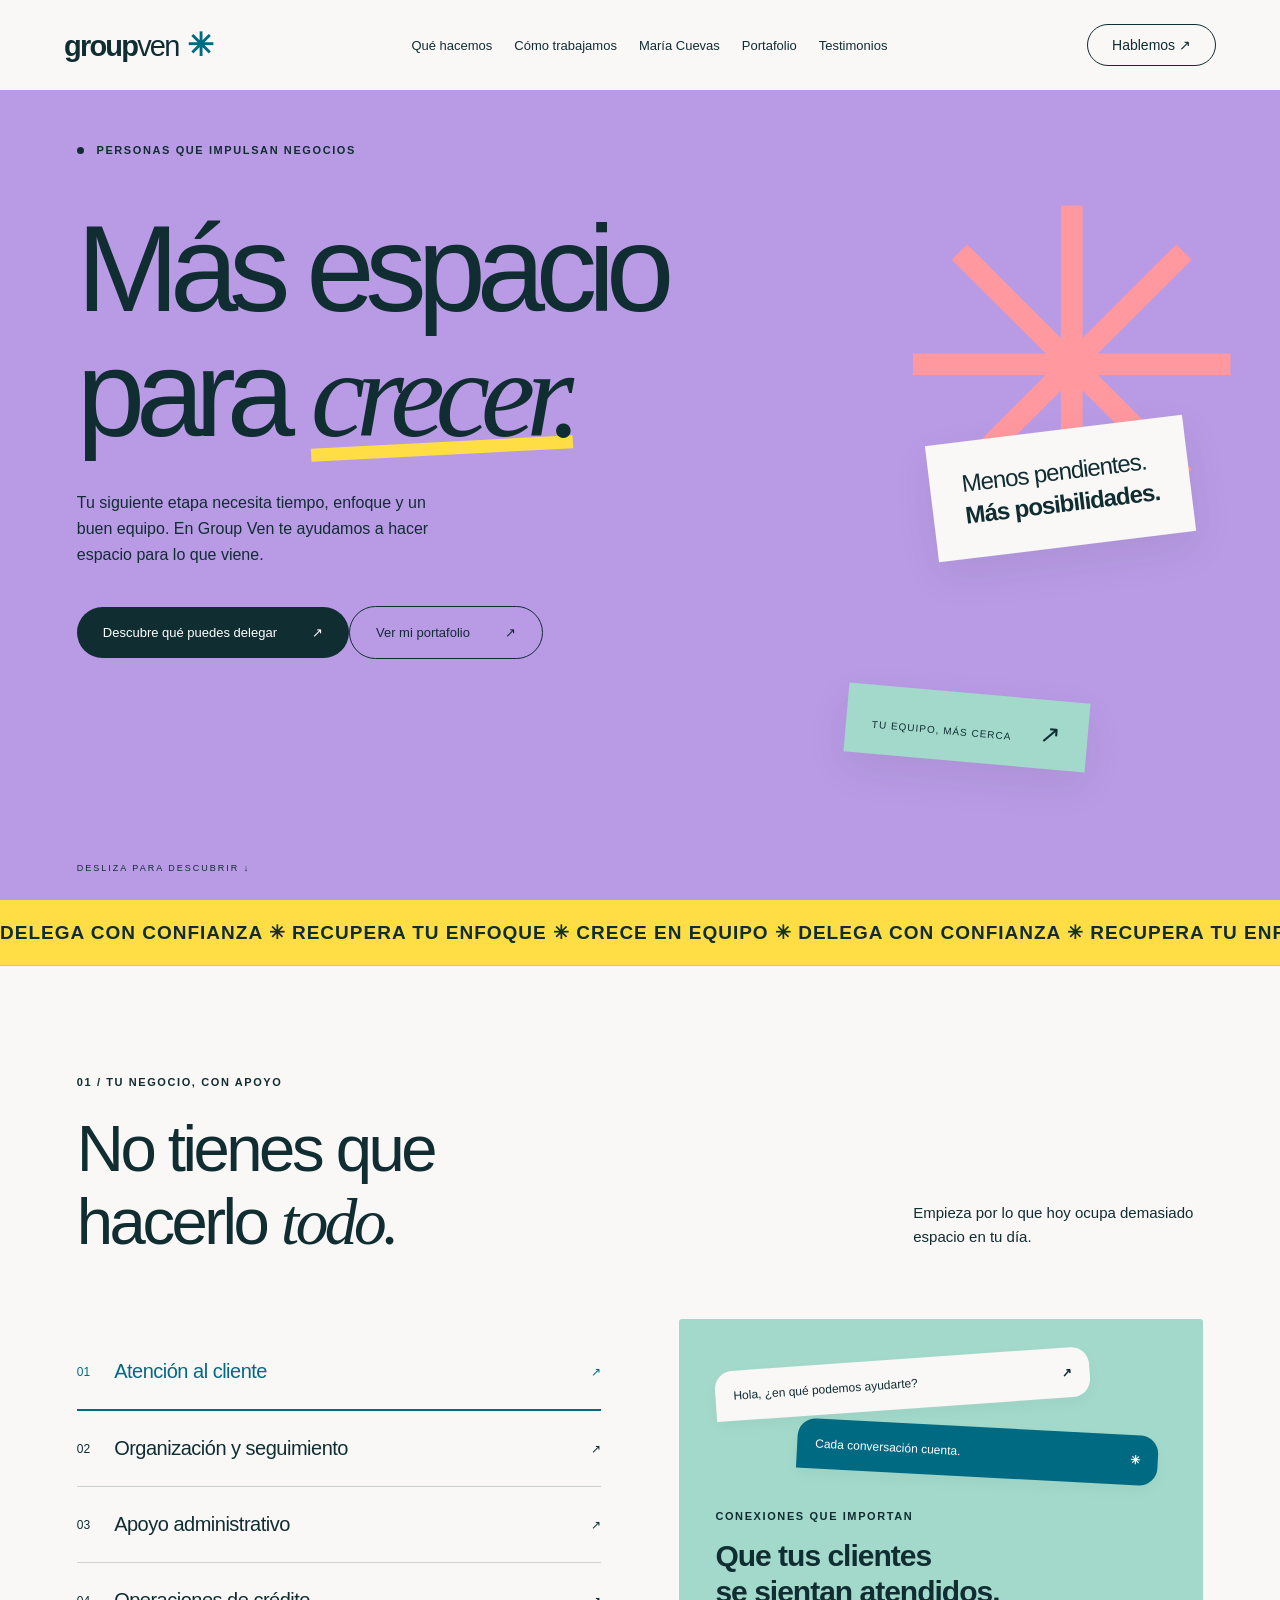
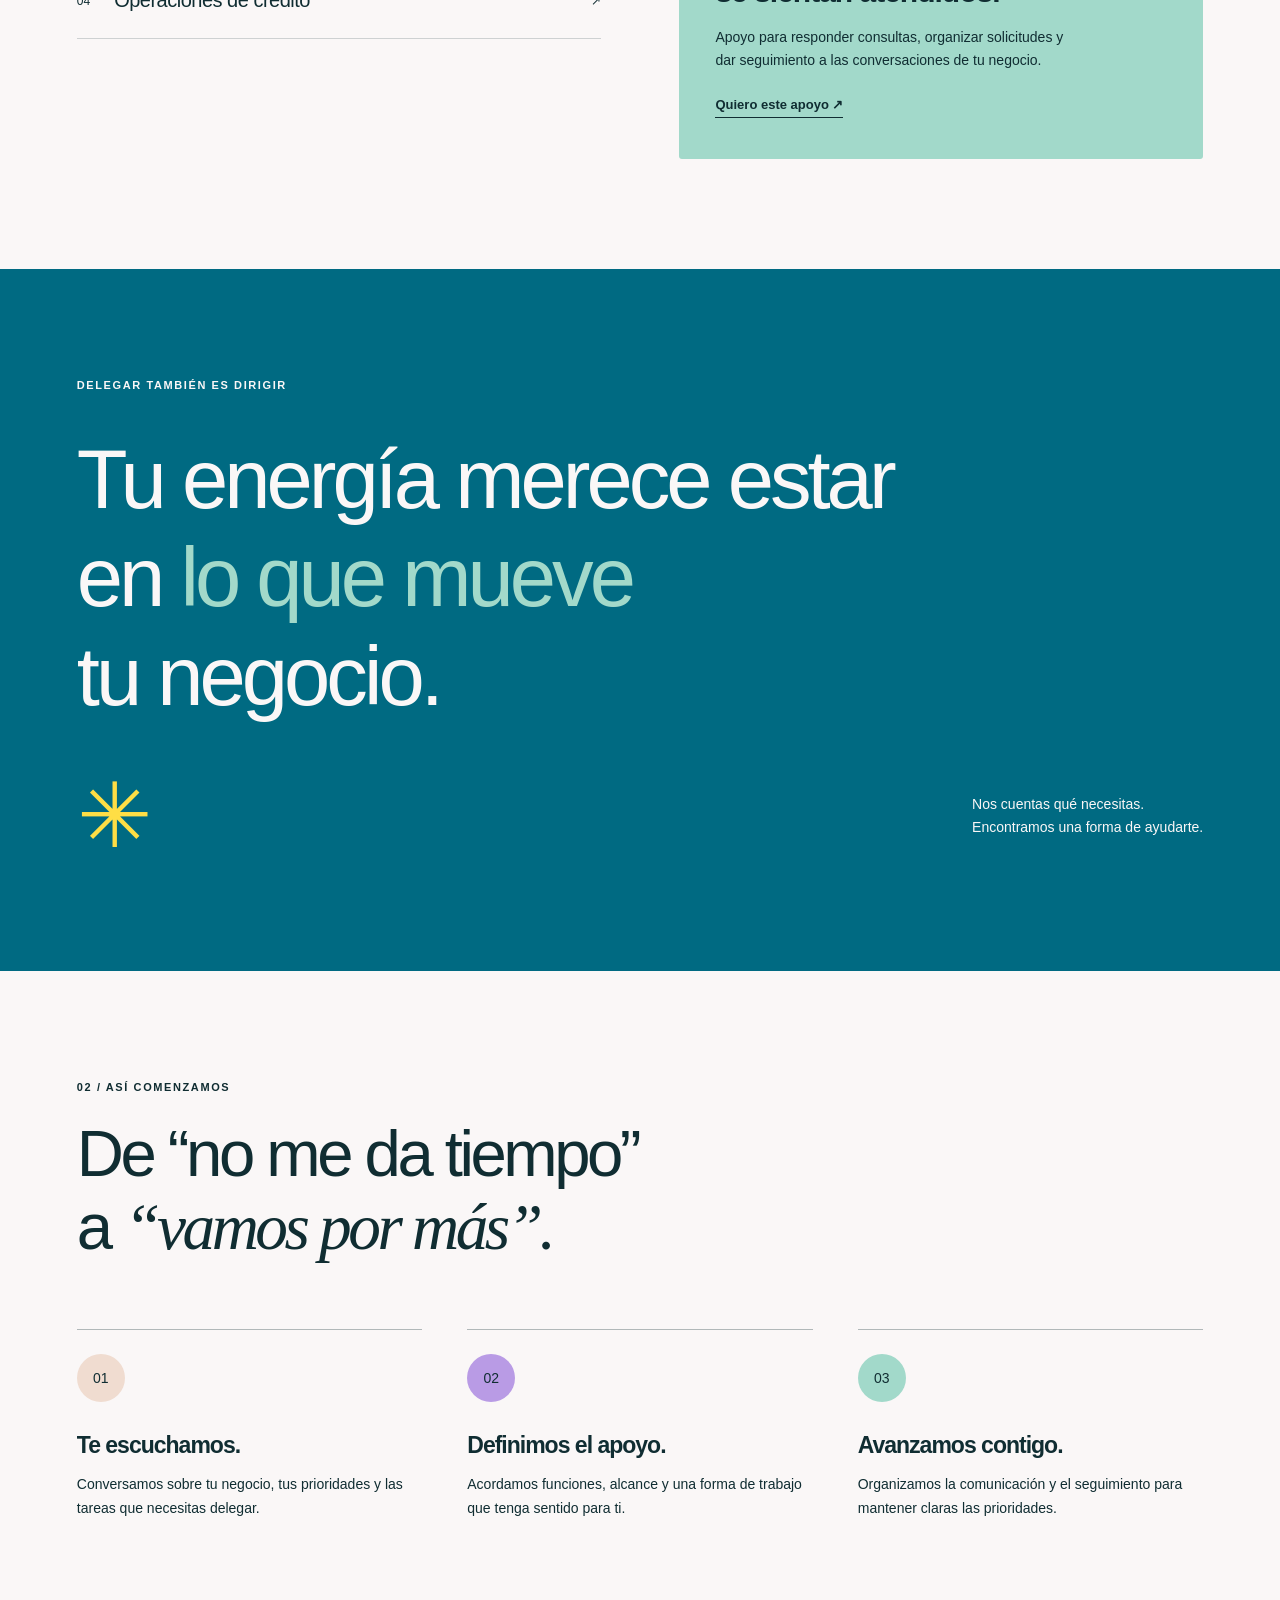
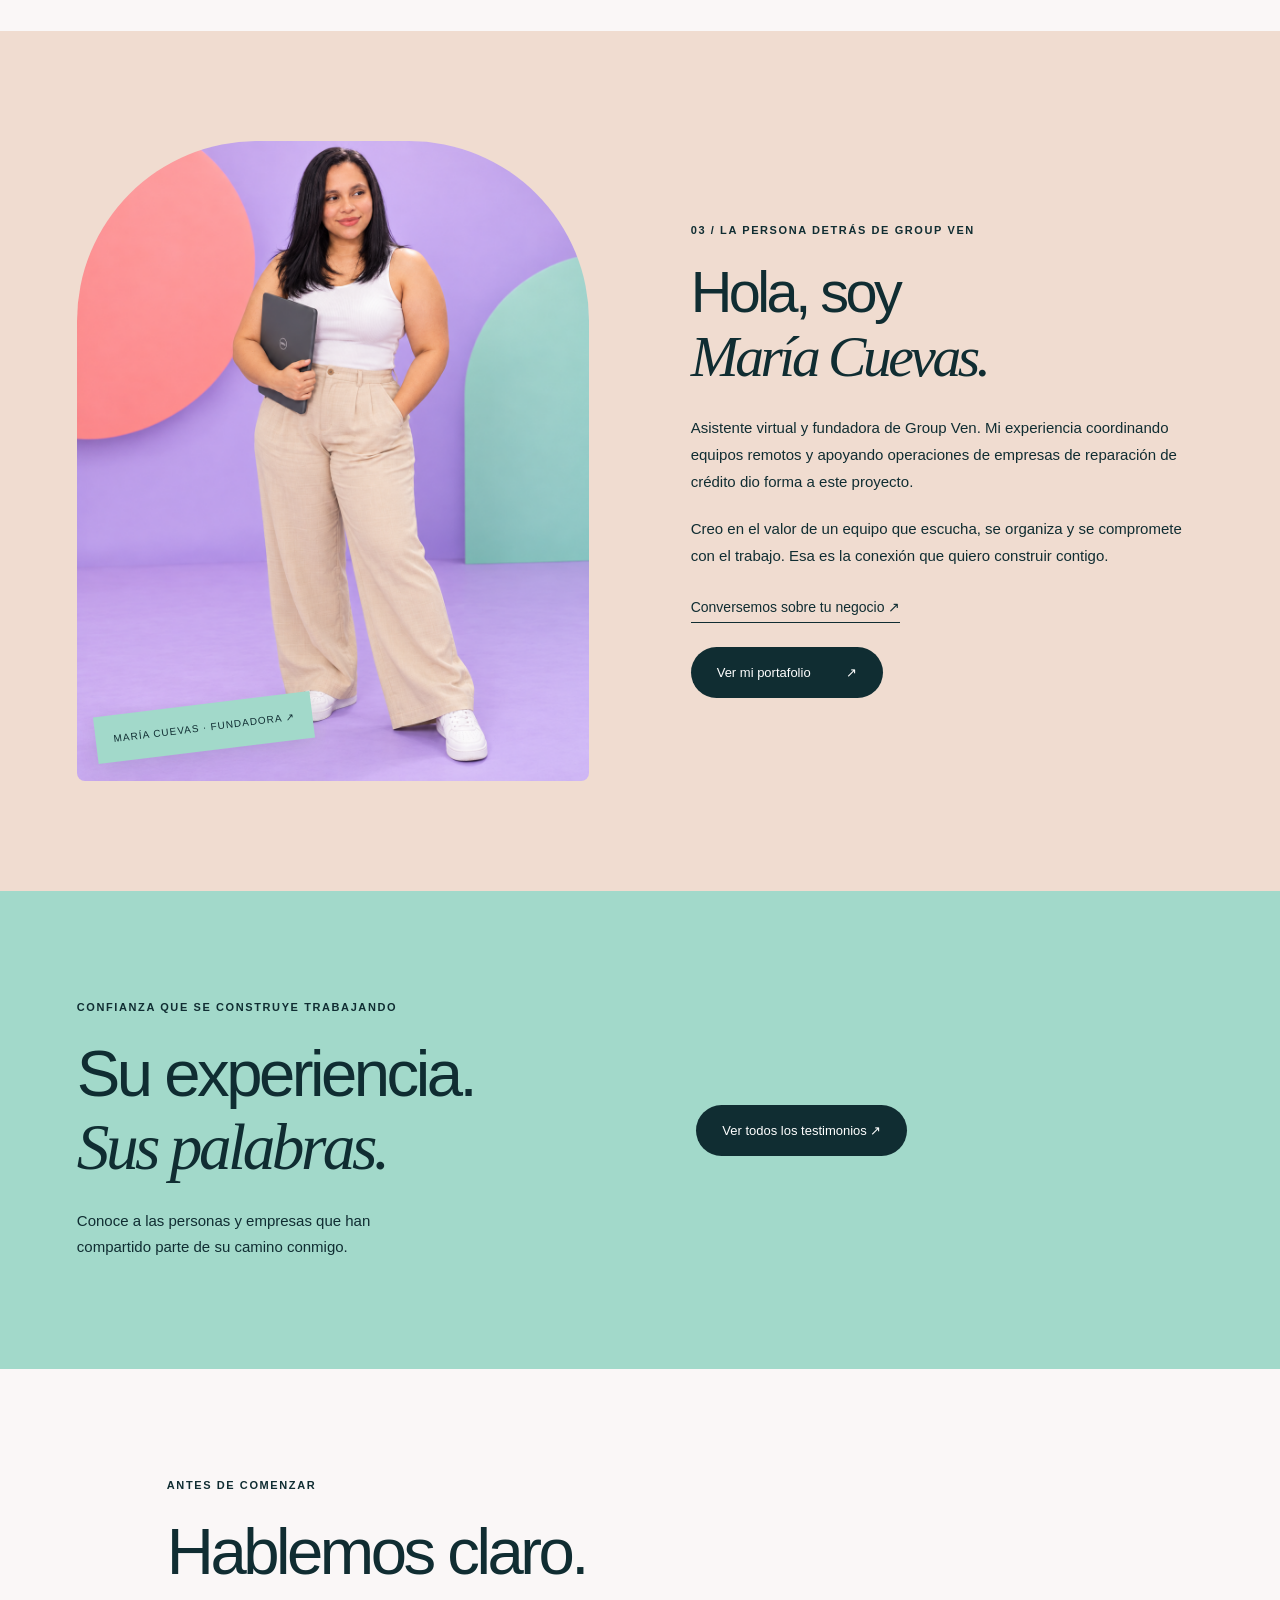
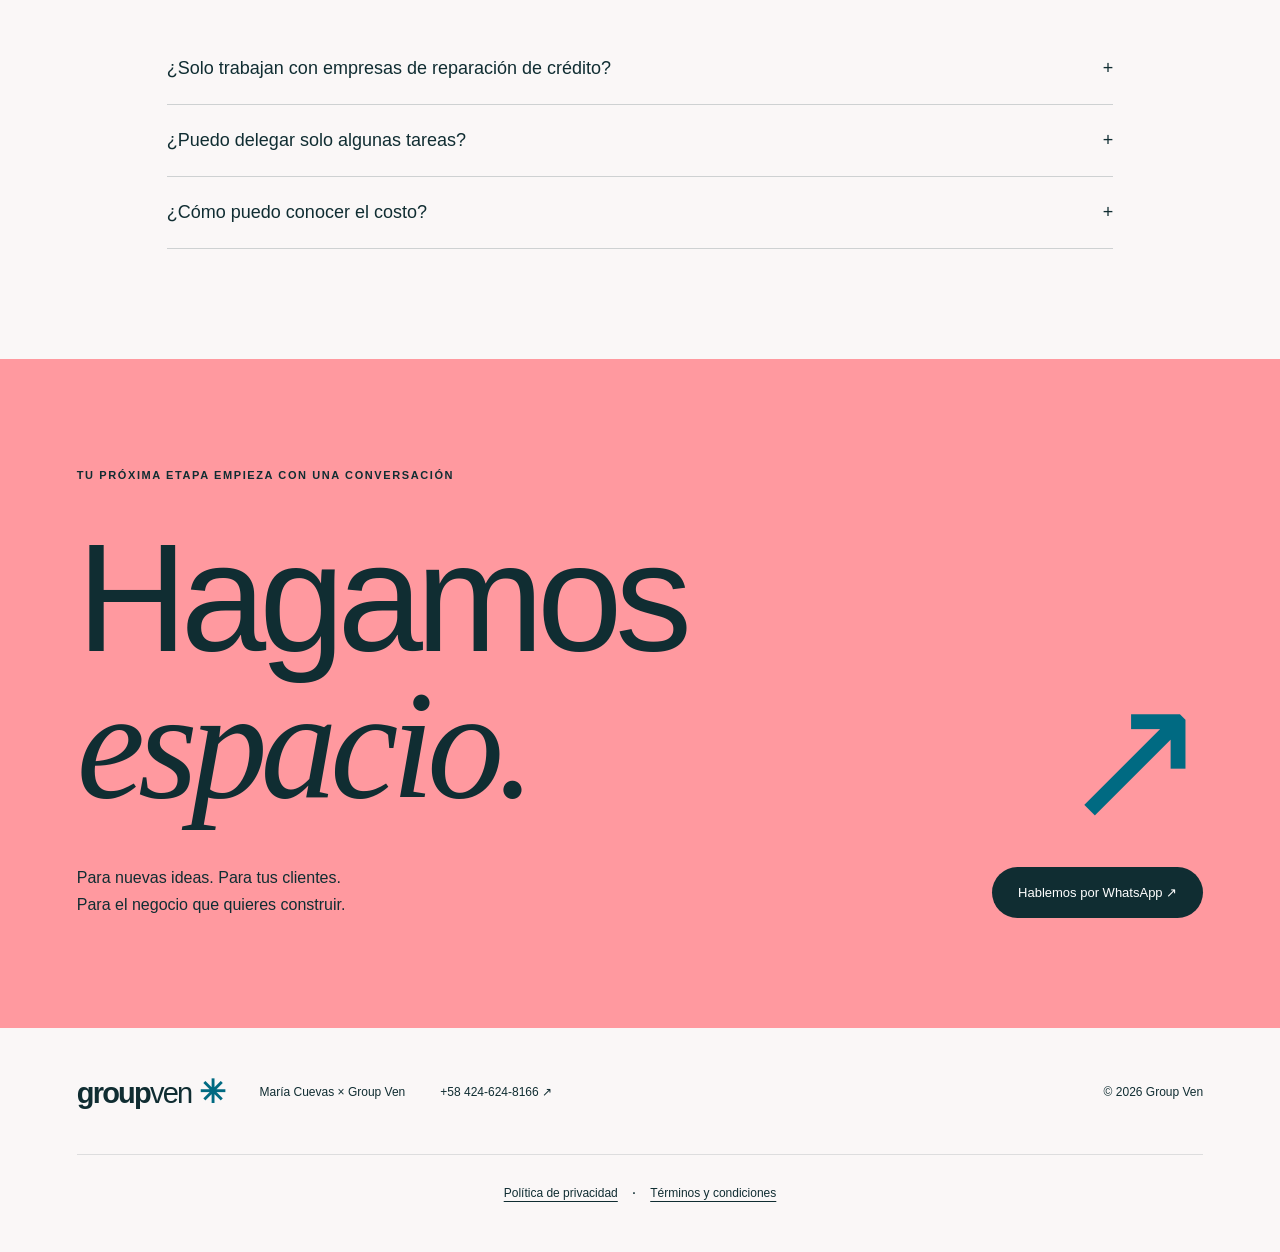
==== commit 0d1e306a: "portafolio 2" ====
--- a/index.html
+++ b/index.html
@@ -1 +1 @@
-<!doctype html><html lang="es"><head><meta charset="utf-8"><meta name="viewport" content="width=device-width,initial-scale=1"><meta name="description" content="Group Ven: asistentes virtuales y apoyo operativo. Conoce a María Cuevas y descubre qué puedes delegar."><title>Group Ven — Tu próxima etapa empieza en equipo</title><link rel="stylesheet" href="style.css"></head><body><header><a class="brand" href="#">group<span>ven</span><i>✳</i></a><nav aria-label="Navegación principal"><a href="#servicios">Qué hacemos</a><a href="#metodo">Cómo trabajamos</a><a href="#maria">María Cuevas</a><a href="portafolio">Portafolio</a><a href="testimonios.html">Testimonios</a></nav><a class="navcta" href="#contacto">Hablemos ↗</a></header><main><section class="hero"><div class="eyebrow"><span class="dot"></span> PERSONAS QUE IMPULSAN NEGOCIOS</div><h1>Más espacio<br>para <em>crecer.</em></h1><div class="hero-bottom"><p>Tu siguiente etapa necesita tiempo, enfoque y un buen equipo. En Group Ven te ayudamos a hacer espacio para lo que viene.</p><a class="button dark" href="#servicios">Descubre qué puedes delegar <span>↗</span></a><a class="button portfolio-button" href="portafolio">Ver mi portafolio <span aria-hidden="true">↗</span></a></div><div class="orbit" aria-hidden="true">✳</div><div class="floating one">Menos pendientes.<br><b>Más posibilidades.</b></div><div class="floating two">TU EQUIPO, MÁS CERCA <span>↗</span></div><span class="scroll">DESLIZA PARA DESCUBRIR ↓</span></section><div class="ticker" aria-hidden="true"><div>DELEGA CON CONFIANZA ✳ RECUPERA TU ENFOQUE ✳ CRECE EN EQUIPO ✳ DELEGA CON CONFIANZA ✳ RECUPERA TU ENFOQUE ✳ CRECE EN EQUIPO ✳</div></div><section id="servicios" class="services section"><div class="section-head reveal"><span class="eyebrow">01 / TU NEGOCIO, CON APOYO</span><h2>No tienes que<br>hacerlo <em>todo.</em></h2><p>Empieza por lo que hoy ocupa demasiado espacio en tu día.</p></div><div class="explorer reveal"><div class="tabs" role="tablist" aria-label="Servicios"><button role="tab" aria-selected="true" data-service="0">01 <span>Atención al cliente</span> ↗</button><button role="tab" aria-selected="false" data-service="1">02 <span>Organización y seguimiento</span> ↗</button><button role="tab" aria-selected="false" data-service="2">03 <span>Apoyo administrativo</span> ↗</button><button role="tab" aria-selected="false" data-service="3">04 <span>Operaciones de crédito</span> ↗</button></div><div class="service-panel" role="tabpanel" aria-live="polite"><div class="panel-art" aria-hidden="true"><div class="bubble">Hola, ¿en qué podemos ayudarte? <b>↗</b></div><div class="bubble reply">Cada conversación cuenta. <b>✳</b></div></div><span class="eyebrow" id="service-label">CONEXIONES QUE IMPORTAN</span><h3 id="service-title">Que tus clientes<br>se sientan atendidos.</h3><p id="service-copy">Apoyo para responder consultas, organizar solicitudes y dar seguimiento a las conversaciones de tu negocio.</p><a id="service-link" href="https://wa.me/584246248166?text=Hola%2C%20quiero%20informaci%C3%B3n%20sobre%20atenci%C3%B3n%20al%20cliente" target="_blank" rel="noopener">Quiero este apoyo ↗</a></div></div></section><section class="statement section"><span class="eyebrow reveal">DELEGAR TAMBIÉN ES DIRIGIR</span><p class="reveal">Tu energía merece estar<br>en <span>lo que mueve</span><br>tu negocio.</p><div class="statement-foot reveal"><span class="asterisk">✳</span><p>Nos cuentas qué necesitas.<br>Encontramos una forma de ayudarte.</p></div></section><section id="metodo" class="section method"><div class="section-head reveal"><span class="eyebrow">02 / ASÍ COMENZAMOS</span><h2>De “no me da tiempo”<br>a <em>“vamos por más”.</em></h2></div><div class="steps"><article class="reveal"><span>01</span><h3>Te escuchamos.</h3><p>Conversamos sobre tu negocio, tus prioridades y las tareas que necesitas delegar.</p></article><article class="reveal"><span>02</span><h3>Definimos el apoyo.</h3><p>Acordamos funciones, alcance y una forma de trabajo que tenga sentido para ti.</p></article><article class="reveal"><span>03</span><h3>Avanzamos contigo.</h3><p>Organizamos la comunicación y el seguimiento para mantener claras las prioridades.</p></article></div></section><section id="maria" class="founder section"><div class="founder-art reveal"><img class="founder-photo" src="assets/maria.png" alt="María Cuevas, fundadora de Group Ven, con su laptop sobre un fondo lila, coral y menta." width="1122" height="1402" loading="lazy"><span class="founder-tag">MARÍA CUEVAS · FUNDADORA ↗</span></div><div class="founder-copy reveal"><span class="eyebrow">03 / LA PERSONA DETRÁS DE GROUP VEN</span><h2>Hola, soy<br><em>María Cuevas.</em></h2><p>Asistente virtual y fundadora de Group Ven. Mi experiencia coordinando equipos remotos y apoyando operaciones de empresas de reparación de crédito dio forma a este proyecto.</p><p>Creo en el valor de un equipo que escucha, se organiza y se compromete con el trabajo. Esa es la conexión que quiero construir contigo.</p><a class="text-link" href="#contacto">Conversemos sobre tu negocio ↗</a></div></section><section class="section testimonial-preview"><div><span class="eyebrow">CONFIANZA QUE SE CONSTRUYE TRABAJANDO</span><h2>Su experiencia.<br><em>Sus palabras.</em></h2><p>Conoce a las personas y empresas que han compartido parte de su camino conmigo.</p></div><div class="preview-quote"><a class="button dark" href="testimonios.html">Ver todos los testimonios ↗</a></div></section><section class="section faq"><span class="eyebrow">ANTES DE COMENZAR</span><h2>Hablemos claro.</h2><details><summary>¿Solo trabajan con empresas de reparación de crédito?<span>+</span></summary><div class="faq-answer"><p>Nuestra experiencia está especialmente vinculada a empresas de reparación de crédito, donde conocemos la importancia de organizar expedientes, mantener una comunicación clara y dar seguimiento a cada cliente. También podemos evaluar necesidades de asistencia virtual y apoyo administrativo de negocios de otros sectores.</p><p>Cuéntanos a qué se dedica tu empresa, qué tareas necesitas delegar y cómo trabajas actualmente. Así podremos determinar si nuestro apoyo encaja con tu operación y definir funciones concretas desde el inicio.</p></div></details><details><summary>¿Puedo delegar solo algunas tareas?<span>+</span></summary><div class="faq-answer"><p>Sí. Puedes comenzar con tareas específicas, como atención al cliente, seguimiento de pendientes, organización de agenda, actualización de registros o apoyo con documentos. No necesitas delegar toda tu operación para empezar a liberar tiempo.</p><p>Antes de comenzar, definimos contigo las funciones, las prioridades, las herramientas que se utilizarán y la forma de comunicación. Si después necesitas ampliar el apoyo, revisamos el nuevo alcance para mantener claras las responsabilidades.</p></div></details><details><summary>¿Cómo puedo conocer el costo?<span>+</span></summary><div class="faq-answer"><p>La propuesta se prepara según el tipo de tareas, el volumen de trabajo, la dedicación requerida y el nivel de responsabilidad del apoyo que buscas. Por eso, primero necesitamos entender tu operación y tus prioridades.</p><p>Escríbenos por WhatsApp e indícanos a qué se dedica tu negocio, qué actividades quieres delegar, el horario o la frecuencia de apoyo que necesitas y las herramientas que utilizas. Con esa información podemos revisar tus necesidades y presentarte una propuesta con el alcance y las condiciones para que la evalúes.</p></div></details></section><section id="contacto" class="contact section"><span class="eyebrow">TU PRÓXIMA ETAPA EMPIEZA CON UNA CONVERSACIÓN</span><h2>Hagamos<br><em>espacio.</em><span>↗</span></h2><div class="contact-bottom"><p>Para nuevas ideas. Para tus clientes.<br>Para el negocio que quieres construir.</p><a class="button dark" href="https://wa.me/584246248166?text=Hola%20Mar%C3%ADa%2C%20quiero%20conocer%20el%20apoyo%20de%20Group%20Ven%20para%20mi%20negocio." target="_blank" rel="noopener">Hablemos por WhatsApp ↗</a></div></section></main><footer><a class="brand" href="#">group<span>ven</span><i>✳</i></a><p>María Cuevas × Group Ven</p><a href="https://wa.me/584246248166" target="_blank" rel="noopener">+58 424-624-8166 ↗</a><small>© <span id="year"></span> Group Ven</small><div class="legal-links" aria-label="Información legal"><button type="button" data-legal="privacy">Política de privacidad</button><span aria-hidden="true">·</span><button type="button" data-legal="terms">Términos y condiciones</button></div></footer><script src="app.js"></script><dialog id="legal-cloud" class="legal-cloud" aria-labelledby="legal-title"><div class="legal-cloud-head"><div><span class="eyebrow">GROUP VEN × MARÍA CUEVAS</span><h2 id="legal-title"></h2></div><button type="button" class="legal-close" aria-label="Cerrar ventana legal">✕</button></div><div class="legal-cloud-body" tabindex="0"><p class="legal-date">Última actualización: 13 de noviembre de 2026</p><div id="legal-content"></div></div><div class="legal-cloud-foot"><span>¿Tienes una consulta? <a href="https://wa.me/584246248166" target="_blank" rel="noopener noreferrer">WhatsApp +58 424-624-8166</a></span><button type="button" class="legal-done">Cerrar</button></div></dialog><script src="legal.js"></script><script>if(location.protocol==="file:"){document.querySelectorAll('a[href="portafolio"]').forEach(a=>a.href="portafolio.html");}</script></body></html>
+<!doctype html><html lang="es"><head><meta charset="utf-8"><meta name="viewport" content="width=device-width,initial-scale=1"><meta name="description" content="Group Ven: asistentes virtuales y apoyo operativo. Conoce a María Cuevas y descubre qué puedes delegar."><title>Group Ven — Tu próxima etapa empieza en equipo</title><link rel="stylesheet" href="style.css"></head><body><header><a class="brand" href="#">group<span>ven</span><i>✳</i></a><nav aria-label="Navegación principal"><a href="#servicios">Qué hacemos</a><a href="#metodo">Cómo trabajamos</a><a href="#maria">María Cuevas</a><a href="portafolio">Portafolio</a><a href="testimonios.html">Testimonios</a></nav><a class="navcta" href="#contacto">Hablemos ↗</a></header><main><section class="hero"><div class="eyebrow"><span class="dot"></span> PERSONAS QUE IMPULSAN NEGOCIOS</div><h1>Más espacio<br>para <em>crecer.</em></h1><div class="hero-bottom"><p>Tu siguiente etapa necesita tiempo, enfoque y un buen equipo. En Group Ven te ayudamos a hacer espacio para lo que viene.</p><a class="button dark" href="#servicios">Descubre qué puedes delegar <span>↗</span></a><a class="button portfolio-button" href="portafolio">Ver mi portafolio <span aria-hidden="true">↗</span></a></div><div class="orbit" aria-hidden="true">✳</div><div class="floating one">Menos pendientes.<br><b>Más posibilidades.</b></div><div class="floating two">TU EQUIPO, MÁS CERCA <span>↗</span></div><span class="scroll">DESLIZA PARA DESCUBRIR ↓</span></section><div class="ticker" aria-hidden="true"><div>DELEGA CON CONFIANZA ✳ RECUPERA TU ENFOQUE ✳ CRECE EN EQUIPO ✳ DELEGA CON CONFIANZA ✳ RECUPERA TU ENFOQUE ✳ CRECE EN EQUIPO ✳</div></div><section id="servicios" class="services section"><div class="section-head reveal"><span class="eyebrow">01 / TU NEGOCIO, CON APOYO</span><h2>No tienes que<br>hacerlo <em>todo.</em></h2><p>Empieza por lo que hoy ocupa demasiado espacio en tu día.</p></div><div class="explorer reveal"><div class="tabs" role="tablist" aria-label="Servicios"><button role="tab" aria-selected="true" data-service="0">01 <span>Atención al cliente</span> ↗</button><button role="tab" aria-selected="false" data-service="1">02 <span>Organización y seguimiento</span> ↗</button><button role="tab" aria-selected="false" data-service="2">03 <span>Apoyo administrativo</span> ↗</button><button role="tab" aria-selected="false" data-service="3">04 <span>Operaciones de crédito</span> ↗</button></div><div class="service-panel" role="tabpanel" aria-live="polite"><div class="panel-art" aria-hidden="true"><div class="bubble">Hola, ¿en qué podemos ayudarte? <b>↗</b></div><div class="bubble reply">Cada conversación cuenta. <b>✳</b></div></div><span class="eyebrow" id="service-label">CONEXIONES QUE IMPORTAN</span><h3 id="service-title">Que tus clientes<br>se sientan atendidos.</h3><p id="service-copy">Apoyo para responder consultas, organizar solicitudes y dar seguimiento a las conversaciones de tu negocio.</p><a id="service-link" href="https://wa.me/584246248166?text=Hola%2C%20quiero%20informaci%C3%B3n%20sobre%20atenci%C3%B3n%20al%20cliente" target="_blank" rel="noopener">Quiero este apoyo ↗</a></div></div></section><section class="statement section"><span class="eyebrow reveal">DELEGAR TAMBIÉN ES DIRIGIR</span><p class="reveal">Tu energía merece estar<br>en <span>lo que mueve</span><br>tu negocio.</p><div class="statement-foot reveal"><span class="asterisk">✳</span><p>Nos cuentas qué necesitas.<br>Encontramos una forma de ayudarte.</p></div></section><section id="metodo" class="section method"><div class="section-head reveal"><span class="eyebrow">02 / ASÍ COMENZAMOS</span><h2>De “no me da tiempo”<br>a <em>“vamos por más”.</em></h2></div><div class="steps"><article class="reveal"><span>01</span><h3>Te escuchamos.</h3><p>Conversamos sobre tu negocio, tus prioridades y las tareas que necesitas delegar.</p></article><article class="reveal"><span>02</span><h3>Definimos el apoyo.</h3><p>Acordamos funciones, alcance y una forma de trabajo que tenga sentido para ti.</p></article><article class="reveal"><span>03</span><h3>Avanzamos contigo.</h3><p>Organizamos la comunicación y el seguimiento para mantener claras las prioridades.</p></article></div></section><section id="maria" class="founder section"><div class="founder-art reveal"><img class="founder-photo" src="assets/maria.png" alt="María Cuevas, fundadora de Group Ven, con su laptop sobre un fondo lila, coral y menta." width="1122" height="1402" loading="lazy"><span class="founder-tag">MARÍA CUEVAS · FUNDADORA ↗</span></div><div class="founder-copy reveal"><span class="eyebrow">03 / LA PERSONA DETRÁS DE GROUP VEN</span><h2>Hola, soy<br><em>María Cuevas.</em></h2><p>Asistente virtual y fundadora de Group Ven. Mi experiencia coordinando equipos remotos y apoyando operaciones de empresas de reparación de crédito dio forma a este proyecto.</p><p>Creo en el valor de un equipo que escucha, se organiza y se compromete con el trabajo. Esa es la conexión que quiero construir contigo.</p><a class="text-link" href="#contacto">Conversemos sobre tu negocio ↗</a><div style="margin-top:24px"><a class="button dark" href="portafolio">Ver mi portafolio <span aria-hidden="true">↗</span></a></div></div></section><section class="section testimonial-preview"><div><span class="eyebrow">CONFIANZA QUE SE CONSTRUYE TRABAJANDO</span><h2>Su experiencia.<br><em>Sus palabras.</em></h2><p>Conoce a las personas y empresas que han compartido parte de su camino conmigo.</p></div><div class="preview-quote"><a class="button dark" href="testimonios.html">Ver todos los testimonios ↗</a></div></section><section class="section faq"><span class="eyebrow">ANTES DE COMENZAR</span><h2>Hablemos claro.</h2><details><summary>¿Solo trabajan con empresas de reparación de crédito?<span>+</span></summary><div class="faq-answer"><p>Nuestra experiencia está especialmente vinculada a empresas de reparación de crédito, donde conocemos la importancia de organizar expedientes, mantener una comunicación clara y dar seguimiento a cada cliente. También podemos evaluar necesidades de asistencia virtual y apoyo administrativo de negocios de otros sectores.</p><p>Cuéntanos a qué se dedica tu empresa, qué tareas necesitas delegar y cómo trabajas actualmente. Así podremos determinar si nuestro apoyo encaja con tu operación y definir funciones concretas desde el inicio.</p></div></details><details><summary>¿Puedo delegar solo algunas tareas?<span>+</span></summary><div class="faq-answer"><p>Sí. Puedes comenzar con tareas específicas, como atención al cliente, seguimiento de pendientes, organización de agenda, actualización de registros o apoyo con documentos. No necesitas delegar toda tu operación para empezar a liberar tiempo.</p><p>Antes de comenzar, definimos contigo las funciones, las prioridades, las herramientas que se utilizarán y la forma de comunicación. Si después necesitas ampliar el apoyo, revisamos el nuevo alcance para mantener claras las responsabilidades.</p></div></details><details><summary>¿Cómo puedo conocer el costo?<span>+</span></summary><div class="faq-answer"><p>La propuesta se prepara según el tipo de tareas, el volumen de trabajo, la dedicación requerida y el nivel de responsabilidad del apoyo que buscas. Por eso, primero necesitamos entender tu operación y tus prioridades.</p><p>Escríbenos por WhatsApp e indícanos a qué se dedica tu negocio, qué actividades quieres delegar, el horario o la frecuencia de apoyo que necesitas y las herramientas que utilizas. Con esa información podemos revisar tus necesidades y presentarte una propuesta con el alcance y las condiciones para que la evalúes.</p></div></details></section><section id="contacto" class="contact section"><span class="eyebrow">TU PRÓXIMA ETAPA EMPIEZA CON UNA CONVERSACIÓN</span><h2>Hagamos<br><em>espacio.</em><span>↗</span></h2><div class="contact-bottom"><p>Para nuevas ideas. Para tus clientes.<br>Para el negocio que quieres construir.</p><a class="button dark" href="https://wa.me/584246248166?text=Hola%20Mar%C3%ADa%2C%20quiero%20conocer%20el%20apoyo%20de%20Group%20Ven%20para%20mi%20negocio." target="_blank" rel="noopener">Hablemos por WhatsApp ↗</a></div></section></main><footer><a class="brand" href="#">group<span>ven</span><i>✳</i></a><p>María Cuevas × Group Ven</p><a href="https://wa.me/584246248166" target="_blank" rel="noopener">+58 424-624-8166 ↗</a><small>© <span id="year"></span> Group Ven</small><div class="legal-links" aria-label="Información legal"><button type="button" data-legal="privacy">Política de privacidad</button><span aria-hidden="true">·</span><button type="button" data-legal="terms">Términos y condiciones</button></div></footer><script src="app.js"></script><dialog id="legal-cloud" class="legal-cloud" aria-labelledby="legal-title"><div class="legal-cloud-head"><div><span class="eyebrow">GROUP VEN × MARÍA CUEVAS</span><h2 id="legal-title"></h2></div><button type="button" class="legal-close" aria-label="Cerrar ventana legal">✕</button></div><div class="legal-cloud-body" tabindex="0"><p class="legal-date">Última actualización: 13 de noviembre de 2026</p><div id="legal-content"></div></div><div class="legal-cloud-foot"><span>¿Tienes una consulta? <a href="https://wa.me/584246248166" target="_blank" rel="noopener noreferrer">WhatsApp +58 424-624-8166</a></span><button type="button" class="legal-done">Cerrar</button></div></dialog><script src="legal.js"></script><script>if(location.protocol==="file:"){document.querySelectorAll('a[href="portafolio"]').forEach(a=>a.href="portafolio.html");}</script></body></html>
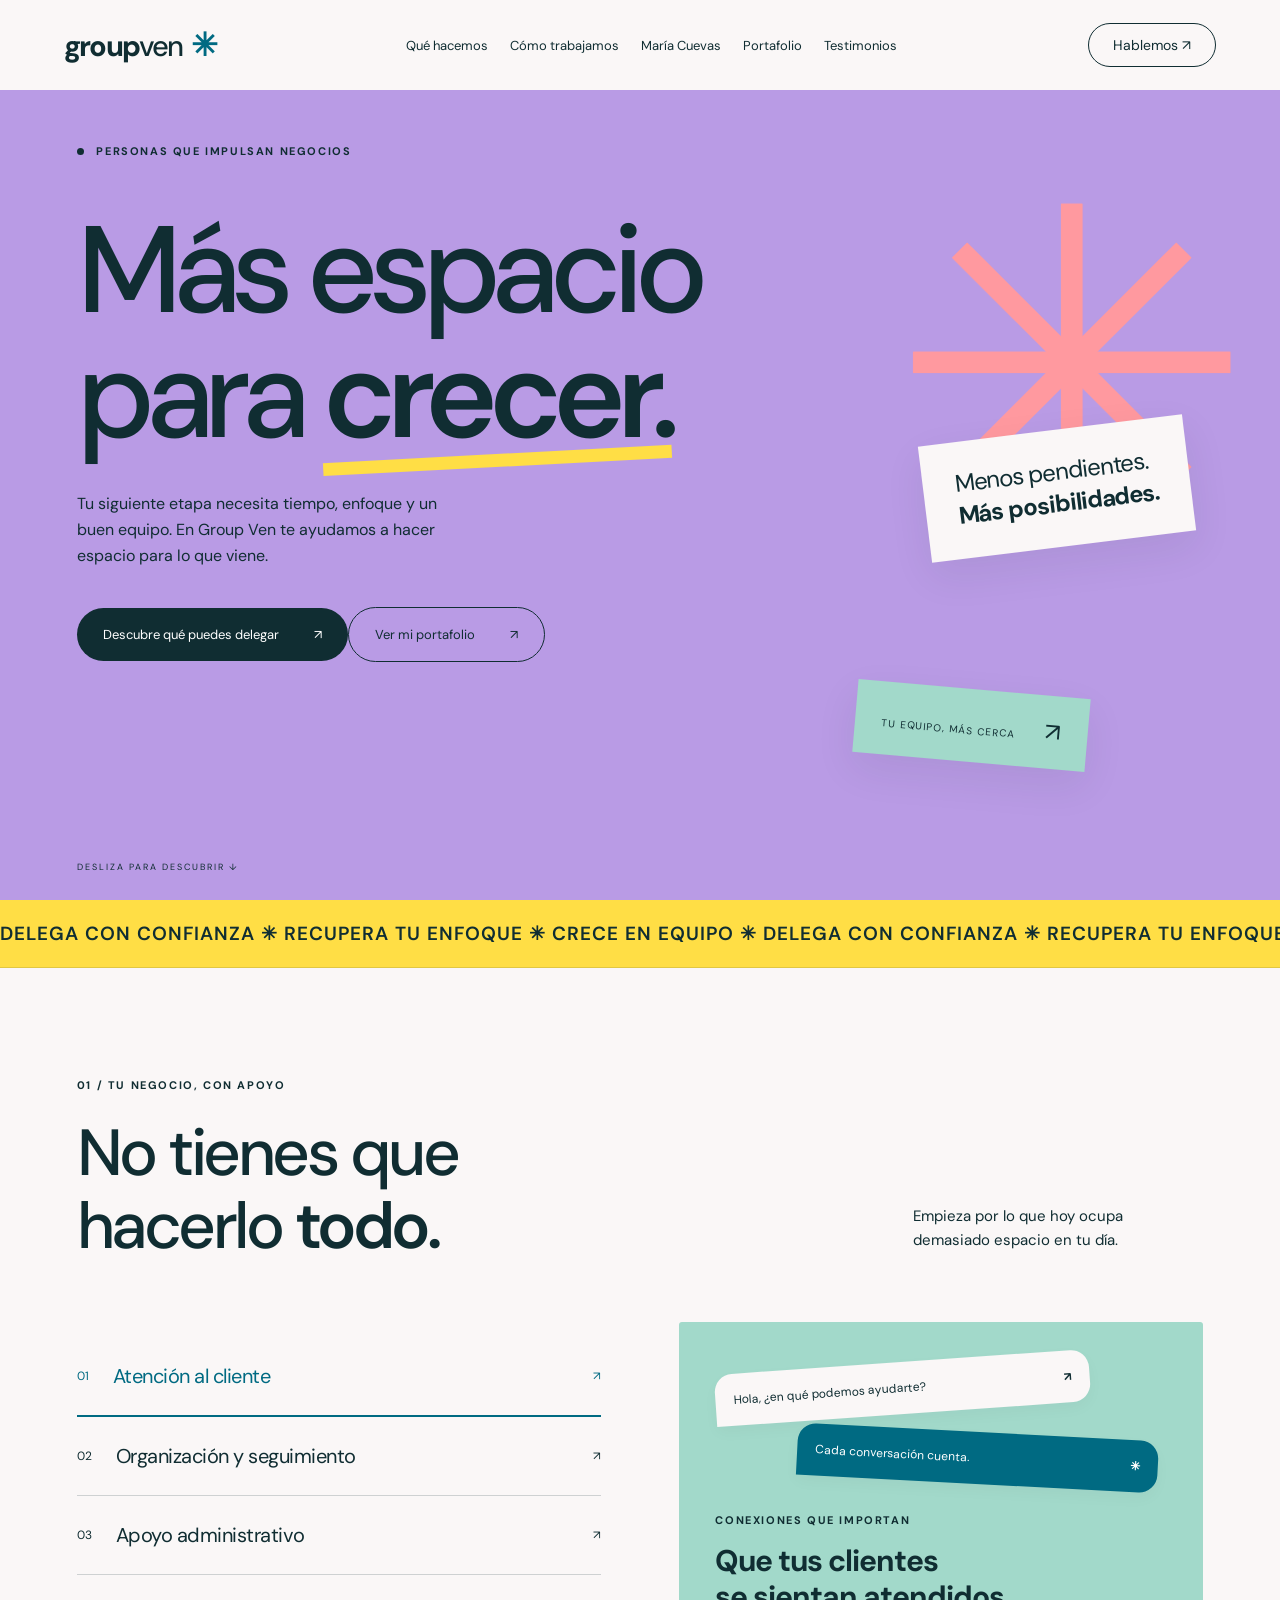
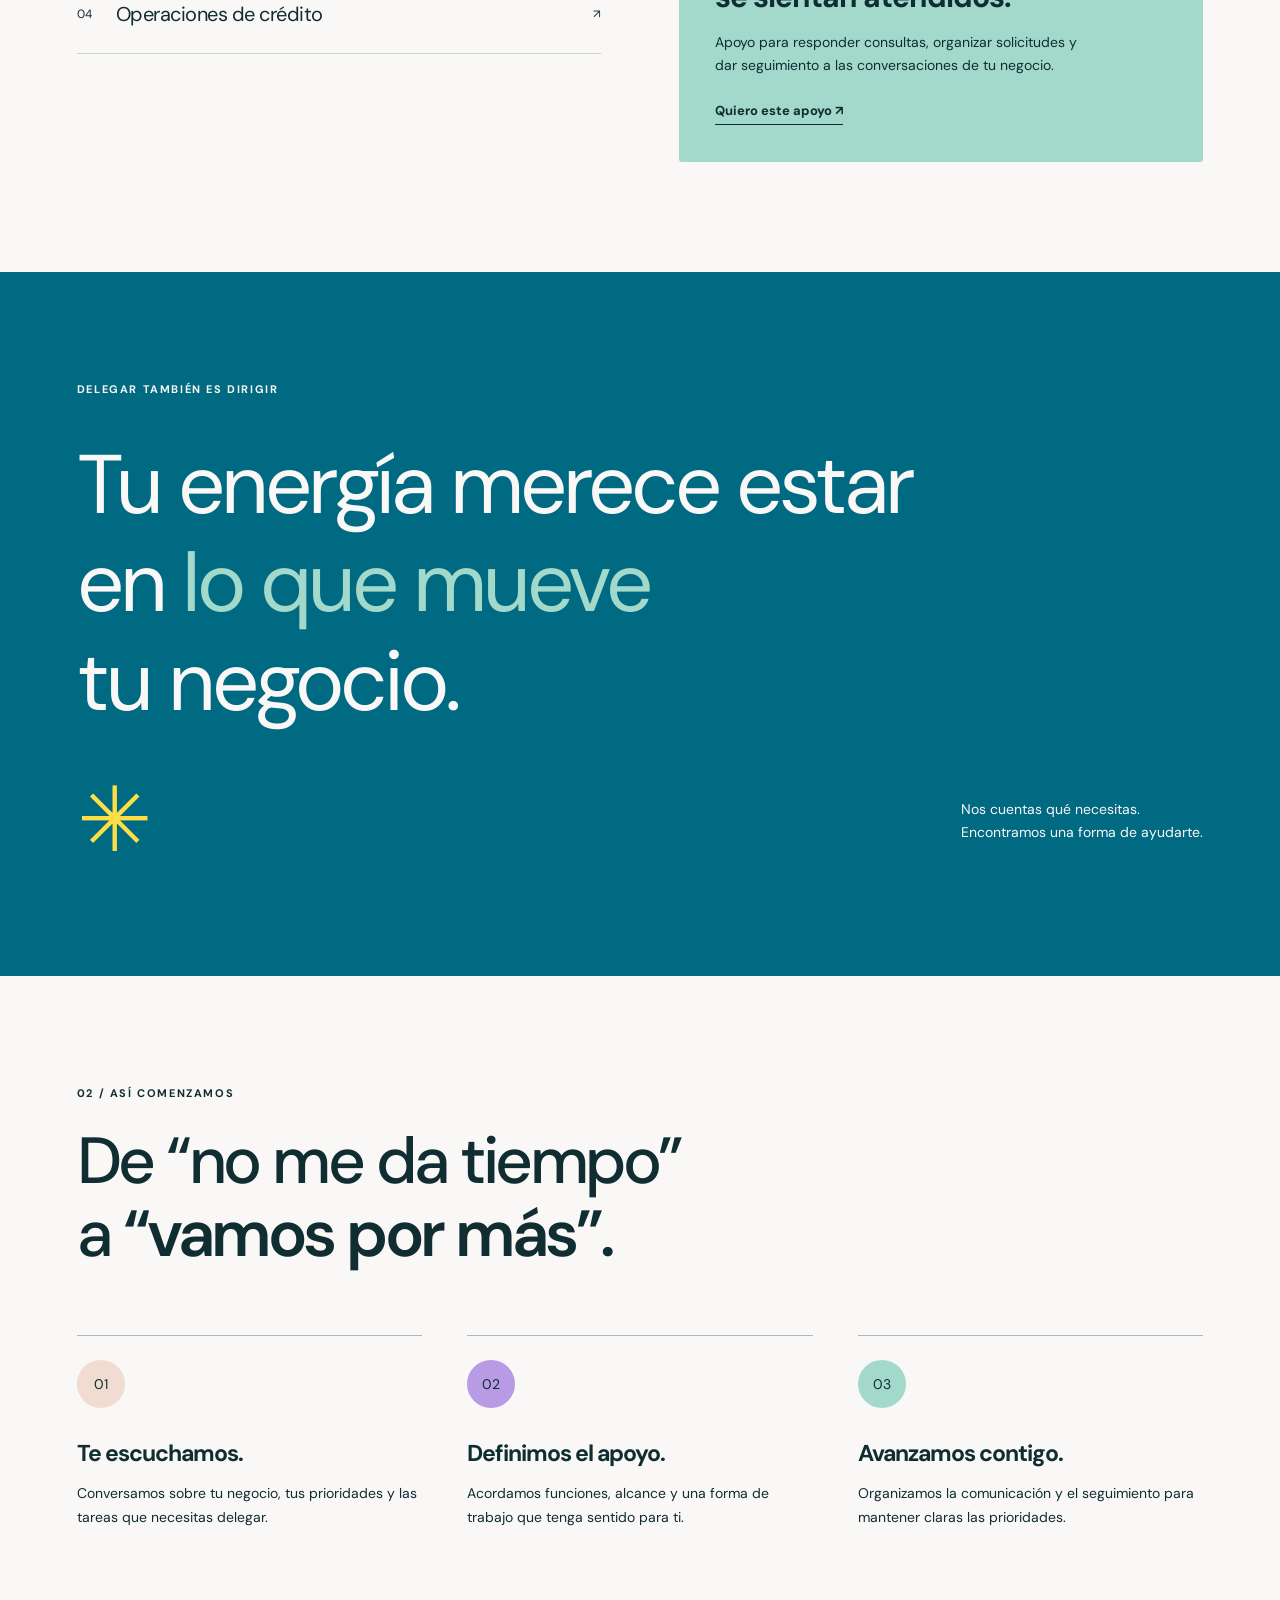
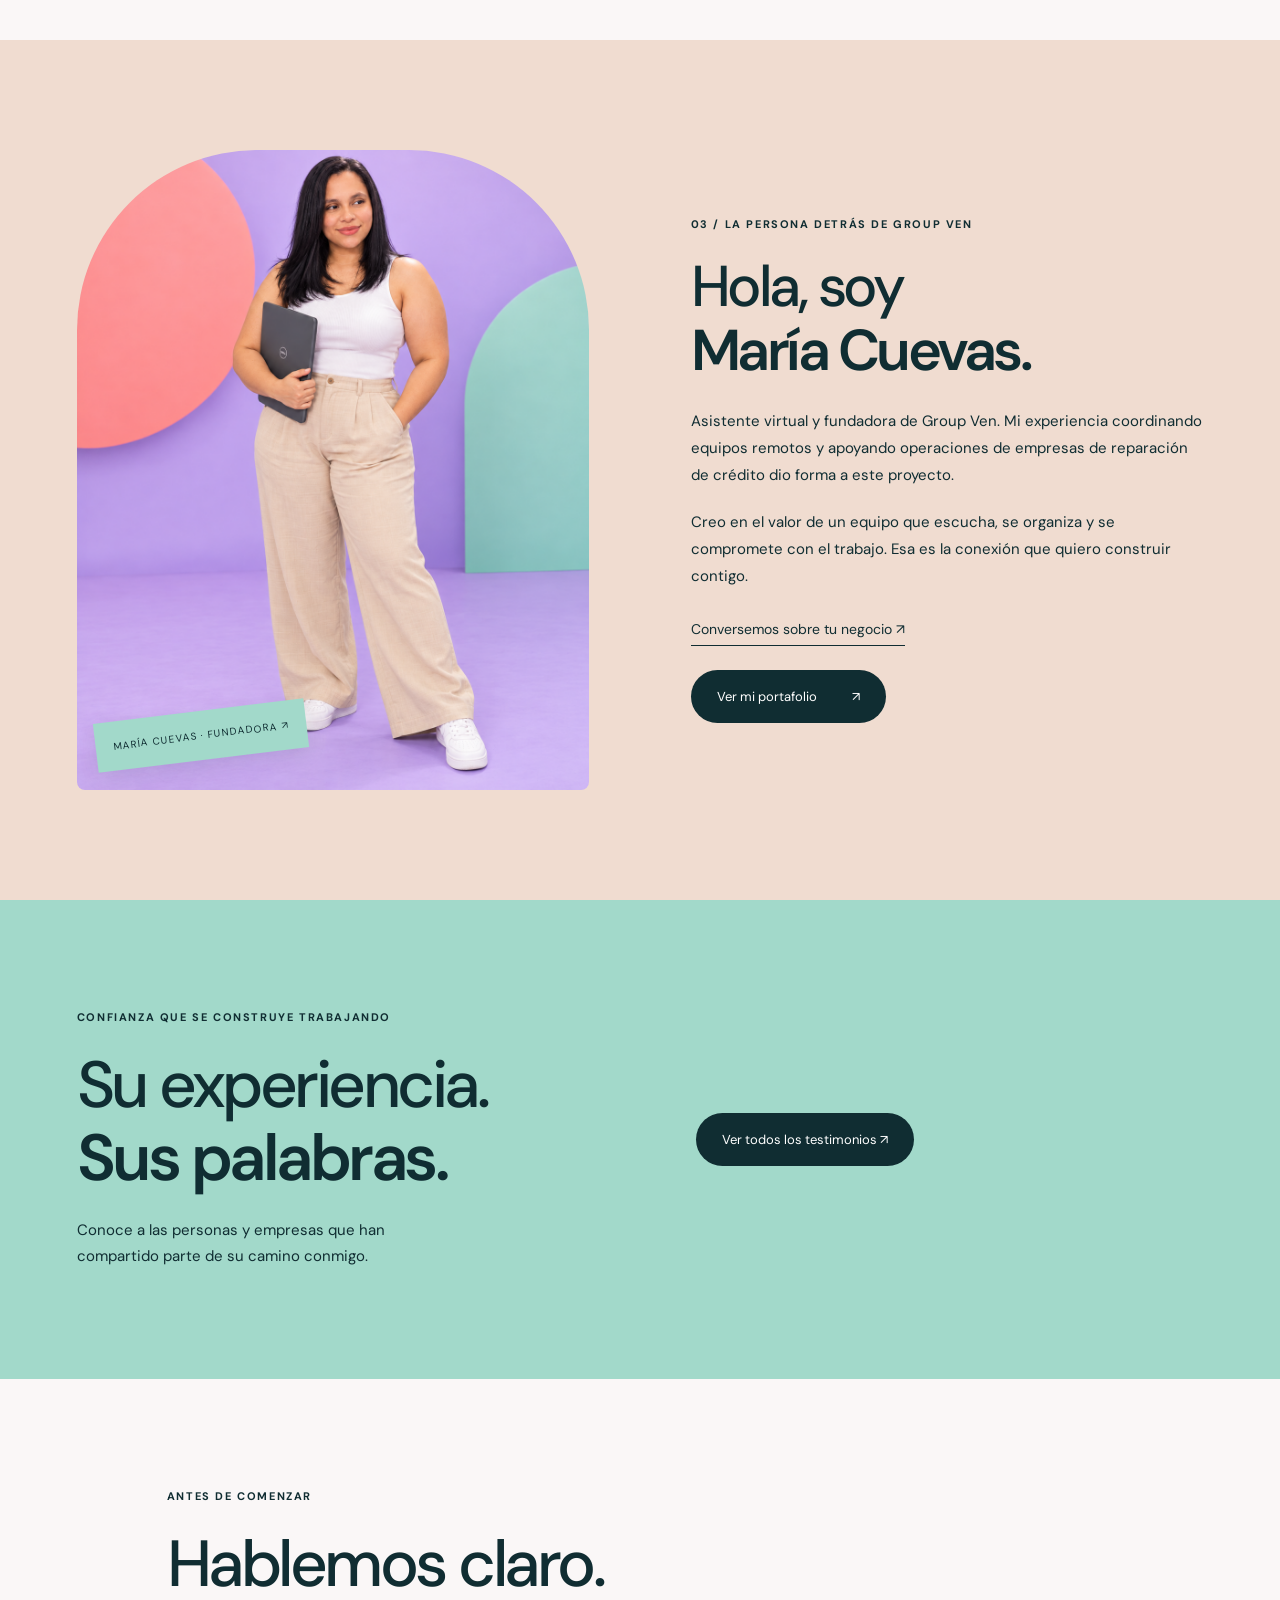
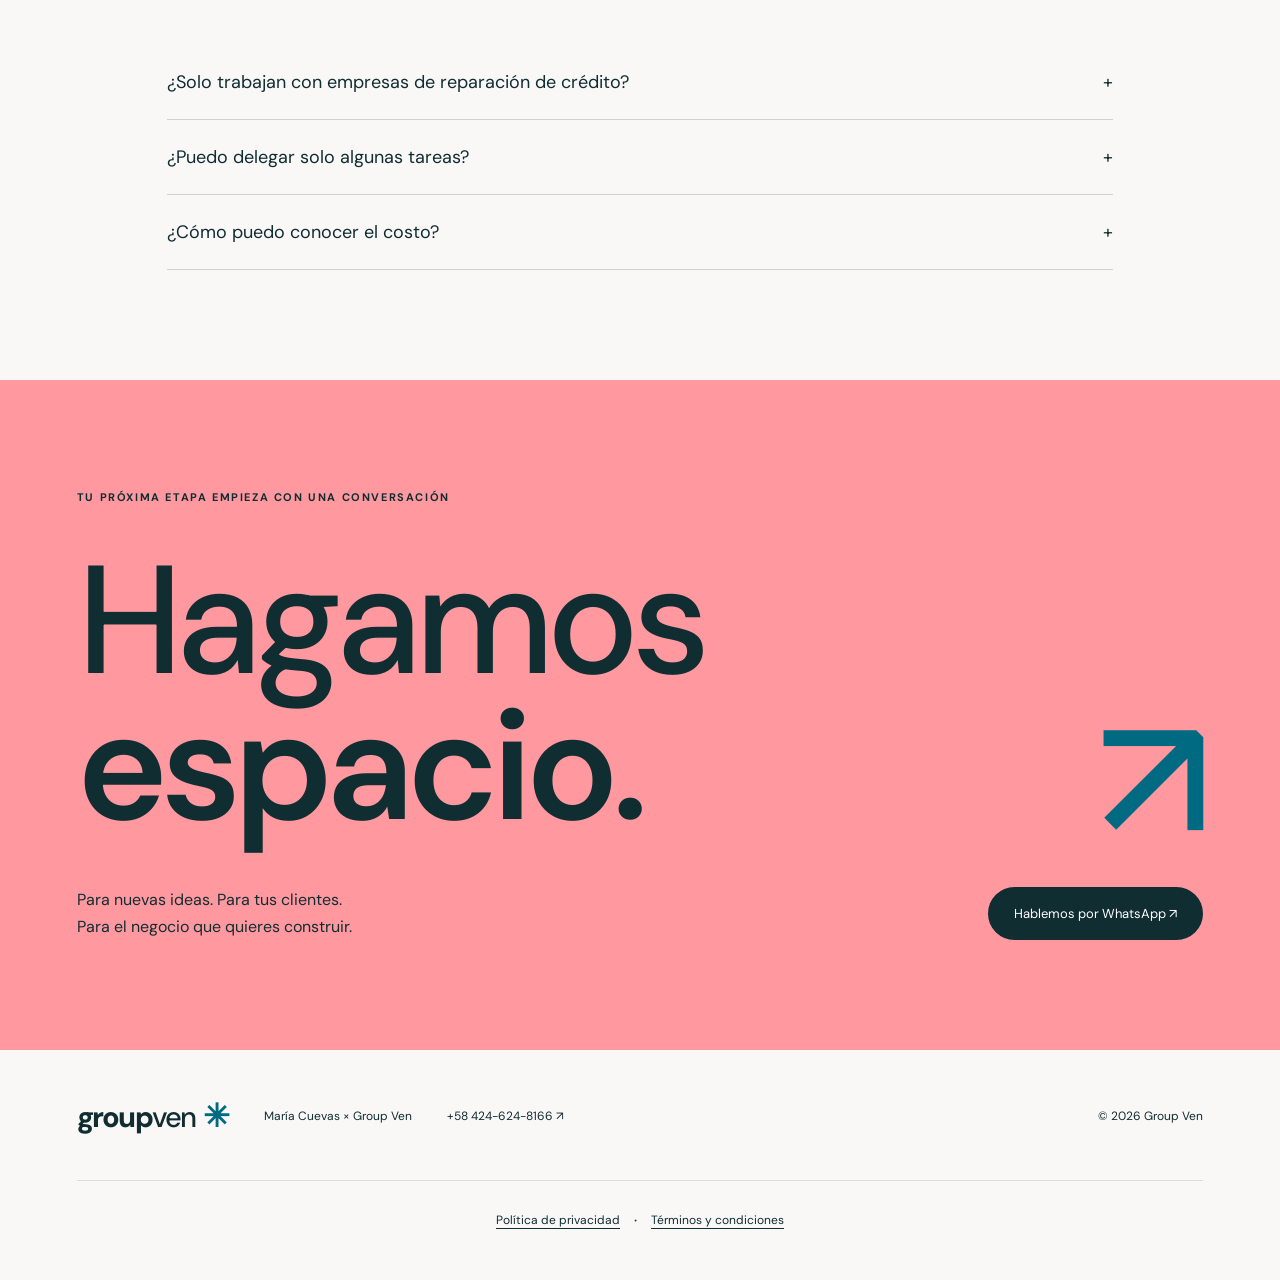
==== commit b5b6c8d8: "dinamismo" ====
--- a/index.html
+++ b/index.html
@@ -1 +1 @@
-<!doctype html><html lang="es"><head><meta charset="utf-8"><meta name="viewport" content="width=device-width,initial-scale=1"><meta name="description" content="Group Ven: asistentes virtuales y apoyo operativo. Conoce a María Cuevas y descubre qué puedes delegar."><title>Group Ven — Tu próxima etapa empieza en equipo</title><link rel="stylesheet" href="style.css"></head><body><header><a class="brand" href="#">group<span>ven</span><i>✳</i></a><nav aria-label="Navegación principal"><a href="#servicios">Qué hacemos</a><a href="#metodo">Cómo trabajamos</a><a href="#maria">María Cuevas</a><a href="portafolio">Portafolio</a><a href="testimonios.html">Testimonios</a></nav><a class="navcta" href="#contacto">Hablemos ↗</a></header><main><section class="hero"><div class="eyebrow"><span class="dot"></span> PERSONAS QUE IMPULSAN NEGOCIOS</div><h1>Más espacio<br>para <em>crecer.</em></h1><div class="hero-bottom"><p>Tu siguiente etapa necesita tiempo, enfoque y un buen equipo. En Group Ven te ayudamos a hacer espacio para lo que viene.</p><a class="button dark" href="#servicios">Descubre qué puedes delegar <span>↗</span></a><a class="button portfolio-button" href="portafolio">Ver mi portafolio <span aria-hidden="true">↗</span></a></div><div class="orbit" aria-hidden="true">✳</div><div class="floating one">Menos pendientes.<br><b>Más posibilidades.</b></div><div class="floating two">TU EQUIPO, MÁS CERCA <span>↗</span></div><span class="scroll">DESLIZA PARA DESCUBRIR ↓</span></section><div class="ticker" aria-hidden="true"><div>DELEGA CON CONFIANZA ✳ RECUPERA TU ENFOQUE ✳ CRECE EN EQUIPO ✳ DELEGA CON CONFIANZA ✳ RECUPERA TU ENFOQUE ✳ CRECE EN EQUIPO ✳</div></div><section id="servicios" class="services section"><div class="section-head reveal"><span class="eyebrow">01 / TU NEGOCIO, CON APOYO</span><h2>No tienes que<br>hacerlo <em>todo.</em></h2><p>Empieza por lo que hoy ocupa demasiado espacio en tu día.</p></div><div class="explorer reveal"><div class="tabs" role="tablist" aria-label="Servicios"><button role="tab" aria-selected="true" data-service="0">01 <span>Atención al cliente</span> ↗</button><button role="tab" aria-selected="false" data-service="1">02 <span>Organización y seguimiento</span> ↗</button><button role="tab" aria-selected="false" data-service="2">03 <span>Apoyo administrativo</span> ↗</button><button role="tab" aria-selected="false" data-service="3">04 <span>Operaciones de crédito</span> ↗</button></div><div class="service-panel" role="tabpanel" aria-live="polite"><div class="panel-art" aria-hidden="true"><div class="bubble">Hola, ¿en qué podemos ayudarte? <b>↗</b></div><div class="bubble reply">Cada conversación cuenta. <b>✳</b></div></div><span class="eyebrow" id="service-label">CONEXIONES QUE IMPORTAN</span><h3 id="service-title">Que tus clientes<br>se sientan atendidos.</h3><p id="service-copy">Apoyo para responder consultas, organizar solicitudes y dar seguimiento a las conversaciones de tu negocio.</p><a id="service-link" href="https://wa.me/584246248166?text=Hola%2C%20quiero%20informaci%C3%B3n%20sobre%20atenci%C3%B3n%20al%20cliente" target="_blank" rel="noopener">Quiero este apoyo ↗</a></div></div></section><section class="statement section"><span class="eyebrow reveal">DELEGAR TAMBIÉN ES DIRIGIR</span><p class="reveal">Tu energía merece estar<br>en <span>lo que mueve</span><br>tu negocio.</p><div class="statement-foot reveal"><span class="asterisk">✳</span><p>Nos cuentas qué necesitas.<br>Encontramos una forma de ayudarte.</p></div></section><section id="metodo" class="section method"><div class="section-head reveal"><span class="eyebrow">02 / ASÍ COMENZAMOS</span><h2>De “no me da tiempo”<br>a <em>“vamos por más”.</em></h2></div><div class="steps"><article class="reveal"><span>01</span><h3>Te escuchamos.</h3><p>Conversamos sobre tu negocio, tus prioridades y las tareas que necesitas delegar.</p></article><article class="reveal"><span>02</span><h3>Definimos el apoyo.</h3><p>Acordamos funciones, alcance y una forma de trabajo que tenga sentido para ti.</p></article><article class="reveal"><span>03</span><h3>Avanzamos contigo.</h3><p>Organizamos la comunicación y el seguimiento para mantener claras las prioridades.</p></article></div></section><section id="maria" class="founder section"><div class="founder-art reveal"><img class="founder-photo" src="assets/maria.png" alt="María Cuevas, fundadora de Group Ven, con su laptop sobre un fondo lila, coral y menta." width="1122" height="1402" loading="lazy"><span class="founder-tag">MARÍA CUEVAS · FUNDADORA ↗</span></div><div class="founder-copy reveal"><span class="eyebrow">03 / LA PERSONA DETRÁS DE GROUP VEN</span><h2>Hola, soy<br><em>María Cuevas.</em></h2><p>Asistente virtual y fundadora de Group Ven. Mi experiencia coordinando equipos remotos y apoyando operaciones de empresas de reparación de crédito dio forma a este proyecto.</p><p>Creo en el valor de un equipo que escucha, se organiza y se compromete con el trabajo. Esa es la conexión que quiero construir contigo.</p><a class="text-link" href="#contacto">Conversemos sobre tu negocio ↗</a><div style="margin-top:24px"><a class="button dark" href="portafolio">Ver mi portafolio <span aria-hidden="true">↗</span></a></div></div></section><section class="section testimonial-preview"><div><span class="eyebrow">CONFIANZA QUE SE CONSTRUYE TRABAJANDO</span><h2>Su experiencia.<br><em>Sus palabras.</em></h2><p>Conoce a las personas y empresas que han compartido parte de su camino conmigo.</p></div><div class="preview-quote"><a class="button dark" href="testimonios.html">Ver todos los testimonios ↗</a></div></section><section class="section faq"><span class="eyebrow">ANTES DE COMENZAR</span><h2>Hablemos claro.</h2><details><summary>¿Solo trabajan con empresas de reparación de crédito?<span>+</span></summary><div class="faq-answer"><p>Nuestra experiencia está especialmente vinculada a empresas de reparación de crédito, donde conocemos la importancia de organizar expedientes, mantener una comunicación clara y dar seguimiento a cada cliente. También podemos evaluar necesidades de asistencia virtual y apoyo administrativo de negocios de otros sectores.</p><p>Cuéntanos a qué se dedica tu empresa, qué tareas necesitas delegar y cómo trabajas actualmente. Así podremos determinar si nuestro apoyo encaja con tu operación y definir funciones concretas desde el inicio.</p></div></details><details><summary>¿Puedo delegar solo algunas tareas?<span>+</span></summary><div class="faq-answer"><p>Sí. Puedes comenzar con tareas específicas, como atención al cliente, seguimiento de pendientes, organización de agenda, actualización de registros o apoyo con documentos. No necesitas delegar toda tu operación para empezar a liberar tiempo.</p><p>Antes de comenzar, definimos contigo las funciones, las prioridades, las herramientas que se utilizarán y la forma de comunicación. Si después necesitas ampliar el apoyo, revisamos el nuevo alcance para mantener claras las responsabilidades.</p></div></details><details><summary>¿Cómo puedo conocer el costo?<span>+</span></summary><div class="faq-answer"><p>La propuesta se prepara según el tipo de tareas, el volumen de trabajo, la dedicación requerida y el nivel de responsabilidad del apoyo que buscas. Por eso, primero necesitamos entender tu operación y tus prioridades.</p><p>Escríbenos por WhatsApp e indícanos a qué se dedica tu negocio, qué actividades quieres delegar, el horario o la frecuencia de apoyo que necesitas y las herramientas que utilizas. Con esa información podemos revisar tus necesidades y presentarte una propuesta con el alcance y las condiciones para que la evalúes.</p></div></details></section><section id="contacto" class="contact section"><span class="eyebrow">TU PRÓXIMA ETAPA EMPIEZA CON UNA CONVERSACIÓN</span><h2>Hagamos<br><em>espacio.</em><span>↗</span></h2><div class="contact-bottom"><p>Para nuevas ideas. Para tus clientes.<br>Para el negocio que quieres construir.</p><a class="button dark" href="https://wa.me/584246248166?text=Hola%20Mar%C3%ADa%2C%20quiero%20conocer%20el%20apoyo%20de%20Group%20Ven%20para%20mi%20negocio." target="_blank" rel="noopener">Hablemos por WhatsApp ↗</a></div></section></main><footer><a class="brand" href="#">group<span>ven</span><i>✳</i></a><p>María Cuevas × Group Ven</p><a href="https://wa.me/584246248166" target="_blank" rel="noopener">+58 424-624-8166 ↗</a><small>© <span id="year"></span> Group Ven</small><div class="legal-links" aria-label="Información legal"><button type="button" data-legal="privacy">Política de privacidad</button><span aria-hidden="true">·</span><button type="button" data-legal="terms">Términos y condiciones</button></div></footer><script src="app.js"></script><dialog id="legal-cloud" class="legal-cloud" aria-labelledby="legal-title"><div class="legal-cloud-head"><div><span class="eyebrow">GROUP VEN × MARÍA CUEVAS</span><h2 id="legal-title"></h2></div><button type="button" class="legal-close" aria-label="Cerrar ventana legal">✕</button></div><div class="legal-cloud-body" tabindex="0"><p class="legal-date">Última actualización: 13 de noviembre de 2026</p><div id="legal-content"></div></div><div class="legal-cloud-foot"><span>¿Tienes una consulta? <a href="https://wa.me/584246248166" target="_blank" rel="noopener noreferrer">WhatsApp +58 424-624-8166</a></span><button type="button" class="legal-done">Cerrar</button></div></dialog><script src="legal.js"></script><script>if(location.protocol==="file:"){document.querySelectorAll('a[href="portafolio"]').forEach(a=>a.href="portafolio.html");}</script></body></html>
+<!doctype html><html lang="es"><head><meta charset="utf-8"><meta name="viewport" content="width=device-width,initial-scale=1"><meta name="description" content="Group Ven: asistentes virtuales y apoyo operativo. Conoce a María Cuevas y descubre qué puedes delegar."><title>Group Ven — Tu próxima etapa empieza en equipo</title><link rel="stylesheet" href="style.css"><link rel="stylesheet" href="motion.css"></head><body><header><a class="brand" href="#">group<span>ven</span><i>✳</i></a><nav aria-label="Navegación principal"><a href="#servicios">Qué hacemos</a><a href="#metodo">Cómo trabajamos</a><a href="#maria">María Cuevas</a><a href="portafolio">Portafolio</a><a href="testimonios.html">Testimonios</a></nav><a class="navcta" href="#contacto">Hablemos ↗</a></header><main><section class="hero"><div class="eyebrow"><span class="dot"></span> PERSONAS QUE IMPULSAN NEGOCIOS</div><h1>Más espacio<br>para <em>crecer.</em></h1><div class="hero-bottom"><p>Tu siguiente etapa necesita tiempo, enfoque y un buen equipo. En Group Ven te ayudamos a hacer espacio para lo que viene.</p><a class="button dark" href="#servicios">Descubre qué puedes delegar <span>↗</span></a><a class="button portfolio-button" href="portafolio">Ver mi portafolio <span aria-hidden="true">↗</span></a></div><div class="orbit" aria-hidden="true">✳</div><div class="floating one">Menos pendientes.<br><b>Más posibilidades.</b></div><div class="floating two">TU EQUIPO, MÁS CERCA <span>↗</span></div><span class="scroll">DESLIZA PARA DESCUBRIR ↓</span></section><div class="ticker" aria-hidden="true"><div>DELEGA CON CONFIANZA ✳ RECUPERA TU ENFOQUE ✳ CRECE EN EQUIPO ✳ DELEGA CON CONFIANZA ✳ RECUPERA TU ENFOQUE ✳ CRECE EN EQUIPO ✳</div></div><section id="servicios" class="services section"><div class="section-head reveal"><span class="eyebrow">01 / TU NEGOCIO, CON APOYO</span><h2>No tienes que<br>hacerlo <em>todo.</em></h2><p>Empieza por lo que hoy ocupa demasiado espacio en tu día.</p></div><div class="explorer reveal"><div class="tabs" role="tablist" aria-label="Servicios"><button role="tab" aria-selected="true" data-service="0">01 <span>Atención al cliente</span> ↗</button><button role="tab" aria-selected="false" data-service="1">02 <span>Organización y seguimiento</span> ↗</button><button role="tab" aria-selected="false" data-service="2">03 <span>Apoyo administrativo</span> ↗</button><button role="tab" aria-selected="false" data-service="3">04 <span>Operaciones de crédito</span> ↗</button></div><div class="service-panel" role="tabpanel" aria-live="polite"><div class="panel-art" aria-hidden="true"><div class="bubble">Hola, ¿en qué podemos ayudarte? <b>↗</b></div><div class="bubble reply">Cada conversación cuenta. <b>✳</b></div></div><span class="eyebrow" id="service-label">CONEXIONES QUE IMPORTAN</span><h3 id="service-title">Que tus clientes<br>se sientan atendidos.</h3><p id="service-copy">Apoyo para responder consultas, organizar solicitudes y dar seguimiento a las conversaciones de tu negocio.</p><a id="service-link" href="https://wa.me/584246248166?text=Hola%2C%20quiero%20informaci%C3%B3n%20sobre%20atenci%C3%B3n%20al%20cliente" target="_blank" rel="noopener">Quiero este apoyo ↗</a></div></div></section><section class="statement section"><span class="eyebrow reveal">DELEGAR TAMBIÉN ES DIRIGIR</span><p class="reveal">Tu energía merece estar<br>en <span>lo que mueve</span><br>tu negocio.</p><div class="statement-foot reveal"><span class="asterisk">✳</span><p>Nos cuentas qué necesitas.<br>Encontramos una forma de ayudarte.</p></div></section><section id="metodo" class="section method"><div class="section-head reveal"><span class="eyebrow">02 / ASÍ COMENZAMOS</span><h2>De “no me da tiempo”<br>a <em>“vamos por más”.</em></h2></div><div class="steps"><article class="reveal"><span>01</span><h3>Te escuchamos.</h3><p>Conversamos sobre tu negocio, tus prioridades y las tareas que necesitas delegar.</p></article><article class="reveal"><span>02</span><h3>Definimos el apoyo.</h3><p>Acordamos funciones, alcance y una forma de trabajo que tenga sentido para ti.</p></article><article class="reveal"><span>03</span><h3>Avanzamos contigo.</h3><p>Organizamos la comunicación y el seguimiento para mantener claras las prioridades.</p></article></div></section><section id="maria" class="founder section"><div class="founder-art reveal"><img class="founder-photo" src="assets/maria.png" alt="María Cuevas, fundadora de Group Ven, con su laptop sobre un fondo lila, coral y menta." width="1122" height="1402" loading="lazy"><span class="founder-tag">MARÍA CUEVAS · FUNDADORA ↗</span></div><div class="founder-copy reveal"><span class="eyebrow">03 / LA PERSONA DETRÁS DE GROUP VEN</span><h2>Hola, soy<br><em>María Cuevas.</em></h2><p>Asistente virtual y fundadora de Group Ven. Mi experiencia coordinando equipos remotos y apoyando operaciones de empresas de reparación de crédito dio forma a este proyecto.</p><p>Creo en el valor de un equipo que escucha, se organiza y se compromete con el trabajo. Esa es la conexión que quiero construir contigo.</p><a class="text-link" href="#contacto">Conversemos sobre tu negocio ↗</a><div style="margin-top:24px"><a class="button dark" href="portafolio">Ver mi portafolio <span aria-hidden="true">↗</span></a></div></div></section><section class="section testimonial-preview"><div><span class="eyebrow">CONFIANZA QUE SE CONSTRUYE TRABAJANDO</span><h2>Su experiencia.<br><em>Sus palabras.</em></h2><p>Conoce a las personas y empresas que han compartido parte de su camino conmigo.</p></div><div class="preview-quote"><a class="button dark" href="testimonios.html">Ver todos los testimonios ↗</a></div></section><section class="section faq"><span class="eyebrow">ANTES DE COMENZAR</span><h2>Hablemos claro.</h2><details><summary>¿Solo trabajan con empresas de reparación de crédito?<span>+</span></summary><div class="faq-answer"><p>Nuestra experiencia está especialmente vinculada a empresas de reparación de crédito, donde conocemos la importancia de organizar expedientes, mantener una comunicación clara y dar seguimiento a cada cliente. También podemos evaluar necesidades de asistencia virtual y apoyo administrativo de negocios de otros sectores.</p><p>Cuéntanos a qué se dedica tu empresa, qué tareas necesitas delegar y cómo trabajas actualmente. Así podremos determinar si nuestro apoyo encaja con tu operación y definir funciones concretas desde el inicio.</p></div></details><details><summary>¿Puedo delegar solo algunas tareas?<span>+</span></summary><div class="faq-answer"><p>Sí. Puedes comenzar con tareas específicas, como atención al cliente, seguimiento de pendientes, organización de agenda, actualización de registros o apoyo con documentos. No necesitas delegar toda tu operación para empezar a liberar tiempo.</p><p>Antes de comenzar, definimos contigo las funciones, las prioridades, las herramientas que se utilizarán y la forma de comunicación. Si después necesitas ampliar el apoyo, revisamos el nuevo alcance para mantener claras las responsabilidades.</p></div></details><details><summary>¿Cómo puedo conocer el costo?<span>+</span></summary><div class="faq-answer"><p>La propuesta se prepara según el tipo de tareas, el volumen de trabajo, la dedicación requerida y el nivel de responsabilidad del apoyo que buscas. Por eso, primero necesitamos entender tu operación y tus prioridades.</p><p>Escríbenos por WhatsApp e indícanos a qué se dedica tu negocio, qué actividades quieres delegar, el horario o la frecuencia de apoyo que necesitas y las herramientas que utilizas. Con esa información podemos revisar tus necesidades y presentarte una propuesta con el alcance y las condiciones para que la evalúes.</p></div></details></section><section id="contacto" class="contact section"><span class="eyebrow">TU PRÓXIMA ETAPA EMPIEZA CON UNA CONVERSACIÓN</span><h2>Hagamos<br><em>espacio.</em><span>↗</span></h2><div class="contact-bottom"><p>Para nuevas ideas. Para tus clientes.<br>Para el negocio que quieres construir.</p><a class="button dark" href="https://wa.me/584246248166?text=Hola%20Mar%C3%ADa%2C%20quiero%20conocer%20el%20apoyo%20de%20Group%20Ven%20para%20mi%20negocio." target="_blank" rel="noopener">Hablemos por WhatsApp ↗</a></div></section></main><footer><a class="brand" href="#">group<span>ven</span><i>✳</i></a><p>María Cuevas × Group Ven</p><a href="https://wa.me/584246248166" target="_blank" rel="noopener">+58 424-624-8166 ↗</a><small>© <span id="year"></span> Group Ven</small><div class="legal-links" aria-label="Información legal"><button type="button" data-legal="privacy">Política de privacidad</button><span aria-hidden="true">·</span><button type="button" data-legal="terms">Términos y condiciones</button></div></footer><script src="app.js"></script><dialog id="legal-cloud" class="legal-cloud" aria-labelledby="legal-title"><div class="legal-cloud-head"><div><span class="eyebrow">GROUP VEN × MARÍA CUEVAS</span><h2 id="legal-title"></h2></div><button type="button" class="legal-close" aria-label="Cerrar ventana legal">✕</button></div><div class="legal-cloud-body" tabindex="0"><p class="legal-date">Última actualización: 13 de noviembre de 2026</p><div id="legal-content"></div></div><div class="legal-cloud-foot"><span>¿Tienes una consulta? <a href="https://wa.me/584246248166" target="_blank" rel="noopener noreferrer">WhatsApp +58 424-624-8166</a></span><button type="button" class="legal-done">Cerrar</button></div></dialog><script src="legal.js"></script><script>if(location.protocol==="file:"){document.querySelectorAll('a[href="portafolio"]').forEach(a=>a.href="portafolio.html");}</script><script src="motion.js" defer></script></body></html>
--- a/style.css
+++ b/style.css
@@ -1,11 +1,18 @@
+@import url("assets/fonts/dm-sans.css");
 /* Group VEN: estilos locales completos. */
-:root{--lila:#b99be5;--coral:#ff999f;--mint:#a2d9ca;--cream:#faf7f7;--beige:#f0dcd0;--ink:#102d32;--petrol:#006a82;--turquoise:#00c9e8;--yellow:#ffde45}*{box-sizing:border-box}html{scroll-behavior:smooth;scroll-padding-top:90px}body{margin:0;background:var(--cream);color:var(--ink);font-family:'DM Sans',sans-serif}a{color:inherit;text-decoration:none}button{font:inherit}header{height:90px;display:flex;align-items:center;justify-content:space-between;padding:0 5%;background:var(--cream);position:relative;z-index:5}.brand{font-family:Manrope,sans-serif;font-size:29px;letter-spacing:-1.8px;font-weight:800}.brand span{font-weight:500}.brand i{font-style:normal;font-size:32px;margin-left:8px;color:var(--petrol)}nav{display:flex;gap:32px;font-size:13px}.navcta{border:1px solid var(--ink);border-radius:30px;padding:12px 24px;font-size:14px}.hero{min-height:720px;height:calc(100svh - 90px);max-height:1000px;background:var(--lila);position:relative;overflow:hidden;padding:54px 6% 70px}.eyebrow{font-size:11px;font-weight:700;letter-spacing:1.6px;display:block}.dot{width:7px;height:7px;border-radius:50%;display:inline-block;background:var(--ink);margin-right:8px}h1,h2,h3,p{margin:0}h1{font-family:Manrope,sans-serif;font-size:clamp(70px,9.6vw,155px);line-height:1.02;letter-spacing:-.075em;font-weight:500;margin:50px 0 32px;position:relative;z-index:2}em{font-family:Georgia,serif;font-weight:400}h1 em{position:relative;z-index:2}h1 em:after{content:'';position:absolute;height:13px;background:var(--yellow);bottom:8px;left:0;width:100%;z-index:-1;transform:rotate(-3deg)}.hero-bottom{position:relative;z-index:3;max-width:470px}.hero-bottom p{font-size:16px;line-height:1.65;max-width:370px;margin-bottom:25px}.button{display:inline-flex;gap:35px;justify-content:space-between;padding:18px 26px;border-radius:40px;font-size:13px;transition:transform .25s,background .25s}.button:hover{transform:translateY(-4px);background:var(--petrol)}.dark{background:var(--ink);color:white}.orbit{position:absolute;right:2%;top:8%;font-size:clamp(280px,34vw,570px);line-height:1;color:var(--coral);animation:spin 65s linear infinite;text-shadow:0 0 1px var(--coral)}.floating{position:absolute;z-index:3;box-shadow:0 15px 40px #142c3114;animation:bob 6s ease-in-out infinite}.one{right:7%;top:42%;background:var(--cream);padding:26px 32px;transform:rotate(-7deg);font-size:24px;line-height:1.35;letter-spacing:-1px}.two{right:15%;bottom:17%;background:var(--mint);padding:20px 26px;font-size:10px;letter-spacing:1px;animation-delay:-3s;transform:rotate(5deg)}.two span{font-size:25px;margin-left:25px}.scroll{position:absolute;bottom:27px;font-size:9px;letter-spacing:2px}.ticker{background:var(--yellow);padding:21px 0;overflow:hidden;border-bottom:1px solid #102d3220}.ticker>div{white-space:nowrap;font-size:19px;font-weight:600;letter-spacing:1px;animation:marquee 40s linear infinite;width:max-content}.section{padding:110px 6%}.section-head{position:relative}.section-head h2,h2{font-family:Manrope,sans-serif;font-size:clamp(42px,5.1vw,76px);font-weight:500;letter-spacing:-3.5px;line-height:1.12;margin:24px 0}.section-head>p{max-width:290px;font-size:15px;line-height:1.6;position:absolute;right:0;bottom:10px}.explorer{display:grid;grid-template-columns:1fr 1fr;gap:7%;margin-top:60px}.tabs{padding-top:15px}.tabs button{display:flex;gap:24px;align-items:center;width:100%;border:0;border-bottom:1px solid #102d3230;background:none;color:var(--ink);padding:26px 0;text-align:left;font-size:12px;cursor:pointer}.tabs button span{font-size:20px;flex:1;letter-spacing:-.5px}.tabs button[aria-selected=true]{color:var(--petrol);border-bottom:2px solid var(--petrol)}.service-panel{padding:36px;background:var(--mint);border-radius:3px;min-height:440px;transition:background .4s}.panel-art{height:155px;padding-top:4px}.bubble{background:var(--cream);font-size:12px;border-radius:18px 18px 18px 0;padding:18px;width:83%;transform:rotate(-4deg);box-shadow:0 6px 15px #00000008}.bubble b{float:right}.bubble.reply{background:var(--petrol);color:white;margin:18px 0 0 18%;width:80%;transform:rotate(3deg)}.service-panel h3{font-family:Manrope,sans-serif;font-size:30px;line-height:1.2;letter-spacing:-1px;margin:16px 0}.service-panel p{font-size:14px;line-height:1.6;max-width:370px}.service-panel a{display:inline-block;margin-top:26px;border-bottom:1px solid;padding-bottom:5px;font-size:13px;font-weight:700}.statement{background:var(--petrol);color:var(--cream)}.statement>p{font-family:Manrope,sans-serif;font-size:clamp(42px,6.5vw,95px);line-height:1.18;letter-spacing:-4px;margin:40px 0 45px}.statement>p span{color:var(--mint)}.statement-foot{display:flex;justify-content:space-between;align-items:center}.asterisk{font-size:90px;color:var(--yellow);line-height:1;animation:spin 40s linear infinite}.statement-foot p{font-size:14px;line-height:1.6}.steps{display:grid;grid-template-columns:repeat(3,1fr);gap:45px;margin-top:65px}.steps article{border-top:1px solid #102d3250;padding-top:24px}.steps article>span{display:grid;place-items:center;background:var(--beige);width:48px;height:48px;border-radius:50%;font-size:14px}.steps article:nth-child(2)>span{background:var(--lila)}.steps article:nth-child(3)>span{background:var(--mint)}.steps h3{font-size:23px;letter-spacing:-1px;margin:30px 0 14px}.steps p{font-size:14px;line-height:1.7}.founder{background:var(--beige);display:grid;grid-template-columns:1fr 1fr;gap:9%;align-items:center}.founder-art{background:var(--lila);position:relative;height:570px;overflow:hidden;border-radius:180px 180px 0 0}.portrait-word{position:absolute;top:25px;left:25px;font-family:Georgia,serif;font-style:italic;font-size:90px;z-index:2}.portrait-shape{position:absolute;width:320px;height:390px;border-radius:50% 50% 0 0;bottom:0;left:50%;transform:translateX(-50%);background:var(--coral);display:grid;place-items:center;font-family:Georgia,serif;font-size:115px;color:var(--petrol)}.founder-tag{position:absolute;bottom:30px;background:var(--mint);font-size:10px;letter-spacing:1px;padding:18px;left:18px;transform:rotate(-7deg)}.small-star{position:absolute;font-size:130px;right:-15px;top:170px;color:var(--yellow);animation:spin 50s linear infinite}.founder-copy h2{font-size:clamp(40px,4.5vw,68px)}.founder-copy p{font-size:15px;line-height:1.8;margin-top:20px}.text-link{display:inline-block;border-bottom:1px solid;margin-top:30px;padding-bottom:7px;font-size:14px}.faq{max-width:1100px;margin:auto}.faq h2{margin-bottom:45px}.faq details{border-bottom:1px solid #102d3230;padding:25px 0}.faq summary{display:flex;justify-content:space-between;gap:30px;cursor:pointer;font-size:18px;list-style:none}.faq summary::-webkit-details-marker{display:none}.faq details p{font-size:14px;line-height:1.7;max-width:650px;margin-top:20px}.faq details[open] summary span{transform:rotate(45deg)}.contact{background:var(--coral)}.contact h2{font-size:clamp(80px,12vw,185px);line-height:.95;letter-spacing:-7px;margin:45px 0}.contact h2>span{float:right;font-family:Manrope,sans-serif;font-size:180px;color:var(--petrol)}.contact-bottom{display:flex;justify-content:space-between;align-items:end;gap:30px}.contact-bottom p{font-size:16px;line-height:1.7}footer{padding:45px 6%;display:flex;align-items:center;gap:35px;flex-wrap:wrap}footer p,footer a:not(.brand),footer small{font-size:12px}footer small{margin-left:auto}.reveal{opacity:0;transform:translateY(25px);transition:opacity .8s,transform .8s}.reveal.visible{opacity:1;transform:none}@keyframes spin{to{rotate:360deg}}@keyframes bob{50%{translate:0 -13px}}@keyframes marquee{to{transform:translateX(-50%)}}@media(min-width:1500px){.hero-bottom{margin-top:50px}}@media(max-width:800px){header{height:74px;padding:0 6%}nav{display:none}.brand{font-size:25px}.navcta{padding:9px 18px}.hero{height:auto;min-height:850px;padding-top:35px}h1{font-size:clamp(68px,13vw,105px);margin-top:40px}.hero-bottom p{max-width:310px}.orbit{top:auto;bottom:65px;right:-20px;font-size:310px}.one{font-size:19px;top:auto;bottom:165px;right:15%;padding:20px}.two{bottom:80px;right:24%}.section{padding:75px 6%}.section-head h2,h2{letter-spacing:-2px}.section-head>p{position:static}.explorer{grid-template-columns:1fr;gap:35px;margin-top:30px}.tabs button{padding:19px 0}.tabs button span{font-size:18px}.statement>p{letter-spacing:-2px}.steps{grid-template-columns:1fr;gap:35px;margin-top:40px}.steps h3{margin-top:20px}.founder{grid-template-columns:1fr;gap:45px}.founder-art{height:450px;max-width:500px;width:100%;margin:auto}.portrait-shape{height:310px}.contact h2{letter-spacing:-4px}.contact h2>span{font-size:80px}.contact-bottom{align-items:start;flex-direction:column}footer{gap:20px;justify-content:space-between}footer p{width:50%}footer small{margin-left:0}.faq summary{font-size:16px}}@media(prefers-reduced-motion:reduce){html{scroll-behavior:auto}*,*:before,*:after{animation:none!important;transition:none!important}.reveal{opacity:1;transform:none}}
+:root{--lila:#b99be5;--coral:#ff999f;--mint:#a2d9ca;--cream:#faf7f7;--beige:#f0dcd0;--ink:#102d32;--petrol:#006a82;--turquoise:#00c9e8;--yellow:#ffde45}*{box-sizing:border-box}html{scroll-behavior:smooth;scroll-padding-top:90px}body{margin:0;background:var(--cream);color:var(--ink);font-family:var(--font-brand)}a{color:inherit;text-decoration:none}button{font:inherit}header{height:90px;display:flex;align-items:center;justify-content:space-between;padding:0 5%;background:var(--cream);position:relative;z-index:5}.brand{font-family:var(--font-brand);font-size:29px;letter-spacing:-1.8px;font-weight:800}.brand span{font-weight:500}.brand i{font-style:normal;font-size:32px;margin-left:8px;color:var(--petrol)}nav{display:flex;gap:32px;font-size:13px}.navcta{border:1px solid var(--ink);border-radius:30px;padding:12px 24px;font-size:14px}.hero{min-height:720px;height:calc(100svh - 90px);max-height:1000px;background:var(--lila);position:relative;overflow:hidden;padding:54px 6% 70px}.eyebrow{font-size:11px;font-weight:700;letter-spacing:1.6px;display:block}.dot{width:7px;height:7px;border-radius:50%;display:inline-block;background:var(--ink);margin-right:8px}h1,h2,h3,p{margin:0}h1{font-family:var(--font-brand);font-size:clamp(70px,9.6vw,155px);line-height:1.02;letter-spacing:-.075em;font-weight:500;margin:50px 0 32px;position:relative;z-index:2}em{font-family:var(--font-brand);font-weight:400}h1 em{position:relative;z-index:2}h1 em:after{content:'';position:absolute;height:13px;background:var(--yellow);bottom:8px;left:0;width:100%;z-index:-1;transform:rotate(-3deg)}.hero-bottom{position:relative;z-index:3;max-width:470px}.hero-bottom p{font-size:16px;line-height:1.65;max-width:370px;margin-bottom:25px}.button{display:inline-flex;gap:35px;justify-content:space-between;padding:18px 26px;border-radius:40px;font-size:13px;transition:transform .25s,background .25s}.button:hover{transform:translateY(-4px);background:var(--petrol)}.dark{background:var(--ink);color:white}.orbit{position:absolute;right:2%;top:8%;font-size:clamp(280px,34vw,570px);line-height:1;color:var(--coral);animation:spin 65s linear infinite;text-shadow:0 0 1px var(--coral)}.floating{position:absolute;z-index:3;box-shadow:0 15px 40px #142c3114;animation:bob 6s ease-in-out infinite}.one{right:7%;top:42%;background:var(--cream);padding:26px 32px;transform:rotate(-7deg);font-size:24px;line-height:1.35;letter-spacing:-1px}.two{right:15%;bottom:17%;background:var(--mint);padding:20px 26px;font-size:10px;letter-spacing:1px;animation-delay:-3s;transform:rotate(5deg)}.two span{font-size:25px;margin-left:25px}.scroll{position:absolute;bottom:27px;font-size:9px;letter-spacing:2px}.ticker{background:var(--yellow);padding:21px 0;overflow:hidden;border-bottom:1px solid #102d3220}.ticker>div{white-space:nowrap;font-size:19px;font-weight:600;letter-spacing:1px;animation:marquee 40s linear infinite;width:max-content}.section{padding:110px 6%}.section-head{position:relative}.section-head h2,h2{font-family:var(--font-brand);font-size:clamp(42px,5.1vw,76px);font-weight:500;letter-spacing:-3.5px;line-height:1.12;margin:24px 0}.section-head>p{max-width:290px;font-size:15px;line-height:1.6;position:absolute;right:0;bottom:10px}.explorer{display:grid;grid-template-columns:1fr 1fr;gap:7%;margin-top:60px}.tabs{padding-top:15px}.tabs button{display:flex;gap:24px;align-items:center;width:100%;border:0;border-bottom:1px solid #102d3230;background:none;color:var(--ink);padding:26px 0;text-align:left;font-size:12px;cursor:pointer}.tabs button span{font-size:20px;flex:1;letter-spacing:-.5px}.tabs button[aria-selected=true]{color:var(--petrol);border-bottom:2px solid var(--petrol)}.service-panel{padding:36px;background:var(--mint);border-radius:3px;min-height:440px;transition:background .4s}.panel-art{height:155px;padding-top:4px}.bubble{background:var(--cream);font-size:12px;border-radius:18px 18px 18px 0;padding:18px;width:83%;transform:rotate(-4deg);box-shadow:0 6px 15px #00000008}.bubble b{float:right}.bubble.reply{background:var(--petrol);color:white;margin:18px 0 0 18%;width:80%;transform:rotate(3deg)}.service-panel h3{font-family:var(--font-brand);font-size:30px;line-height:1.2;letter-spacing:-1px;margin:16px 0}.service-panel p{font-size:14px;line-height:1.6;max-width:370px}.service-panel a{display:inline-block;margin-top:26px;border-bottom:1px solid;padding-bottom:5px;font-size:13px;font-weight:700}.statement{background:var(--petrol);color:var(--cream)}.statement>p{font-family:var(--font-brand);font-size:clamp(42px,6.5vw,95px);line-height:1.18;letter-spacing:-4px;margin:40px 0 45px}.statement>p span{color:var(--mint)}.statement-foot{display:flex;justify-content:space-between;align-items:center}.asterisk{font-size:90px;color:var(--yellow);line-height:1;animation:spin 40s linear infinite}.statement-foot p{font-size:14px;line-height:1.6}.steps{display:grid;grid-template-columns:repeat(3,1fr);gap:45px;margin-top:65px}.steps article{border-top:1px solid #102d3250;padding-top:24px}.steps article>span{display:grid;place-items:center;background:var(--beige);width:48px;height:48px;border-radius:50%;font-size:14px}.steps article:nth-child(2)>span{background:var(--lila)}.steps article:nth-child(3)>span{background:var(--mint)}.steps h3{font-size:23px;letter-spacing:-1px;margin:30px 0 14px}.steps p{font-size:14px;line-height:1.7}.founder{background:var(--beige);display:grid;grid-template-columns:1fr 1fr;gap:9%;align-items:center}.founder-art{background:var(--lila);position:relative;height:570px;overflow:hidden;border-radius:180px 180px 0 0}.portrait-word{position:absolute;top:25px;left:25px;font-family:var(--font-brand);font-style:italic;font-size:90px;z-index:2}.portrait-shape{position:absolute;width:320px;height:390px;border-radius:50% 50% 0 0;bottom:0;left:50%;transform:translateX(-50%);background:var(--coral);display:grid;place-items:center;font-family:var(--font-brand);font-size:115px;color:var(--petrol)}.founder-tag{position:absolute;bottom:30px;background:var(--mint);font-size:10px;letter-spacing:1px;padding:18px;left:18px;transform:rotate(-7deg)}.small-star{position:absolute;font-size:130px;right:-15px;top:170px;color:var(--yellow);animation:spin 50s linear infinite}.founder-copy h2{font-size:clamp(40px,4.5vw,68px)}.founder-copy p{font-size:15px;line-height:1.8;margin-top:20px}.text-link{display:inline-block;border-bottom:1px solid;margin-top:30px;padding-bottom:7px;font-size:14px}.faq{max-width:1100px;margin:auto}.faq h2{margin-bottom:45px}.faq details{border-bottom:1px solid #102d3230;padding:25px 0}.faq summary{display:flex;justify-content:space-between;gap:30px;cursor:pointer;font-size:18px;list-style:none}.faq summary::-webkit-details-marker{display:none}.faq details p{font-size:14px;line-height:1.7;max-width:650px;margin-top:20px}.faq details[open] summary span{transform:rotate(45deg)}.contact{background:var(--coral)}.contact h2{font-size:clamp(80px,12vw,185px);line-height:.95;letter-spacing:-7px;margin:45px 0}.contact h2>span{float:right;font-family:var(--font-brand);font-size:180px;color:var(--petrol)}.contact-bottom{display:flex;justify-content:space-between;align-items:end;gap:30px}.contact-bottom p{font-size:16px;line-height:1.7}footer{padding:45px 6%;display:flex;align-items:center;gap:35px;flex-wrap:wrap}footer p,footer a:not(.brand),footer small{font-size:12px}footer small{margin-left:auto}.reveal{opacity:0;transform:translateY(25px);transition:opacity .8s,transform .8s}.reveal.visible{opacity:1;transform:none}@keyframes spin{to{rotate:360deg}}@keyframes bob{50%{translate:0 -13px}}@keyframes marquee{to{transform:translateX(-50%)}}@media(min-width:1500px){.hero-bottom{margin-top:50px}}@media(max-width:800px){header{height:74px;padding:0 6%}nav{display:none}.brand{font-size:25px}.navcta{padding:9px 18px}.hero{height:auto;min-height:850px;padding-top:35px}h1{font-size:clamp(68px,13vw,105px);margin-top:40px}.hero-bottom p{max-width:310px}.orbit{top:auto;bottom:65px;right:-20px;font-size:310px}.one{font-size:19px;top:auto;bottom:165px;right:15%;padding:20px}.two{bottom:80px;right:24%}.section{padding:75px 6%}.section-head h2,h2{letter-spacing:-2px}.section-head>p{position:static}.explorer{grid-template-columns:1fr;gap:35px;margin-top:30px}.tabs button{padding:19px 0}.tabs button span{font-size:18px}.statement>p{letter-spacing:-2px}.steps{grid-template-columns:1fr;gap:35px;margin-top:40px}.steps h3{margin-top:20px}.founder{grid-template-columns:1fr;gap:45px}.founder-art{height:450px;max-width:500px;width:100%;margin:auto}.portrait-shape{height:310px}.contact h2{letter-spacing:-4px}.contact h2>span{font-size:80px}.contact-bottom{align-items:start;flex-direction:column}footer{gap:20px;justify-content:space-between}footer p{width:50%}footer small{margin-left:0}.faq summary{font-size:16px}}@media(prefers-reduced-motion:reduce){html{scroll-behavior:auto}*,*:before,*:after{animation:none!important;transition:none!important}.reveal{opacity:1;transform:none}}
 
 .founder-photo{display:block;width:100%;height:100%;object-fit:cover;object-position:center center}.founder-art{height:auto;aspect-ratio:1122/1402;border-radius:180px 180px 8px 8px}.founder-tag{z-index:2;box-shadow:0 6px 20px #102d3215}.faq .faq-answer{max-width:720px;padding:0 28px 6px 0}.faq .faq-answer p{max-width:none;line-height:1.85;margin-top:18px}.faq details[open]{padding-bottom:28px}@media(max-width:800px){.founder-art{height:auto;max-width:440px}.founder-tag{font-size:9px;bottom:24px;left:14px;padding:14px}.faq .faq-answer{padding-right:0}}
 
-.testimonial-preview{background:var(--mint);display:grid;grid-template-columns:1fr 1fr;gap:10%;align-items:center}.testimonial-preview>div>p{font-size:15px;line-height:1.7;max-width:360px}.preview-quote>span{font:100px Georgia;line-height:.8;display:block;color:var(--petrol)}blockquote{margin:0}.preview-quote blockquote{font:28px/1.5 Georgia,serif}.preview-quote>p{margin:22px 0 30px;font-size:12px}.testimonials-hero{background:var(--lila);padding:65px 6% 80px;position:relative;overflow:hidden}.testimonials-hero h1{font-size:clamp(64px,8.4vw,125px);margin:35px 0;max-width:950px}.testimonials-hero>p{font-size:17px;line-height:1.75;max-width:530px;position:relative;z-index:2}.testimonials-hero .hero-star{position:absolute;right:6%;bottom:20px;font-size:230px;color:var(--coral);animation:spin 60s linear infinite;line-height:1}.company-strip{padding:36px 6%;display:flex;justify-content:space-between;gap:25px;flex-wrap:wrap;border-bottom:1px solid #102d3225}.company-strip a{font-family:Manrope,sans-serif;font-size:17px;letter-spacing:-.7px;font-weight:700}.company-strip a:hover{text-decoration:underline}.stories{padding:80px 6%}.stories-intro{display:flex;justify-content:space-between;gap:30px;align-items:center;margin-bottom:35px}.stories-intro p{max-width:330px;font-size:14px;line-height:1.7}.filters{display:flex;flex-wrap:wrap;gap:9px;margin-bottom:40px}.filters button{border:1px solid #102d3240;padding:11px 18px;border-radius:30px;background:transparent;color:var(--ink);cursor:pointer;font-size:12px}.filters button[aria-pressed=true]{background:var(--ink);color:white;border-color:var(--ink)}.story{display:grid;grid-template-columns:270px 1fr;gap:7%;padding:52px 0;border-top:1px solid #102d3230;scroll-margin-top:35px}.story[hidden]{display:none}.company-monogram{height:160px;display:grid;place-items:center;font:60px Georgia,serif;letter-spacing:-4px;border-radius:2px 55px 2px 2px;margin-bottom:24px}.story h3{font-family:Manrope,sans-serif;font-size:23px;letter-spacing:-.7px}.story-person{font-size:14px;margin:10px 0 18px}.instagram-link{font-size:13px;border-bottom:1px solid;padding-bottom:5px;display:inline-block}.quote-mark{font:80px/.9 Georgia,serif;color:var(--petrol)}.story blockquote p{font-size:17px;line-height:1.9;margin:15px 0}.story-label{display:block;font-size:10px;letter-spacing:1.6px;font-weight:700;margin-bottom:16px}.testimonial-video{width:100%;max-height:600px;background:#102d32;border-radius:8px}.back-link{font-size:12px;display:inline-block;margin-bottom:35px}.story:target{background:#f0dcd022}.video-caption{font-size:12px;line-height:1.6;margin-top:13px}.testimonials-contact{background:var(--coral);text-align:center}.testimonials-contact h2{max-width:800px;margin:25px auto}.testimonials-contact p{margin:20px auto 30px;line-height:1.7;max-width:480px}.wordmark-note{font-size:11px;color:#496165;margin-top:35px}.filter-status{font-size:12px;margin-bottom:20px}.testimonials-header nav{gap:22px}@media(max-width:800px){.testimonial-preview{grid-template-columns:1fr;gap:40px}.stories{padding:55px 6%}.stories-intro{display:block}.stories-intro p{margin-top:20px}.story{grid-template-columns:1fr;gap:30px;padding:35px 0}.company-monogram{height:110px;max-width:200px;font-size:45px}.story blockquote p{font-size:16px}.testimonials-hero .hero-star{font-size:130px;right:-20px;bottom:5px;opacity:.6}.testimonials-hero>p{max-width:90%}.company-strip{gap:18px 25px}.company-strip a{font-size:14px}.testimonials-header .navcta{padding:10px 13px}.testimonials-hero h1{font-size:clamp(55px,12vw,85px)}}
+.testimonial-preview{background:var(--mint);display:grid;grid-template-columns:1fr 1fr;gap:10%;align-items:center}.testimonial-preview>div>p{font-size:15px;line-height:1.7;max-width:360px}.preview-quote>span{font:100px var(--font-brand);line-height:.8;display:block;color:var(--petrol)}blockquote{margin:0}.preview-quote blockquote{font:28px/1.5 var(--font-brand)}.preview-quote>p{margin:22px 0 30px;font-size:12px}.testimonials-hero{background:var(--lila);padding:65px 6% 80px;position:relative;overflow:hidden}.testimonials-hero h1{font-size:clamp(64px,8.4vw,125px);margin:35px 0;max-width:950px}.testimonials-hero>p{font-size:17px;line-height:1.75;max-width:530px;position:relative;z-index:2}.testimonials-hero .hero-star{position:absolute;right:6%;bottom:20px;font-size:230px;color:var(--coral);animation:spin 60s linear infinite;line-height:1}.company-strip{padding:36px 6%;display:flex;justify-content:space-between;gap:25px;flex-wrap:wrap;border-bottom:1px solid #102d3225}.company-strip a{font-family:var(--font-brand);font-size:17px;letter-spacing:-.7px;font-weight:700}.company-strip a:hover{text-decoration:underline}.stories{padding:80px 6%}.stories-intro{display:flex;justify-content:space-between;gap:30px;align-items:center;margin-bottom:35px}.stories-intro p{max-width:330px;font-size:14px;line-height:1.7}.filters{display:flex;flex-wrap:wrap;gap:9px;margin-bottom:40px}.filters button{border:1px solid #102d3240;padding:11px 18px;border-radius:30px;background:transparent;color:var(--ink);cursor:pointer;font-size:12px}.filters button[aria-pressed=true]{background:var(--ink);color:white;border-color:var(--ink)}.story{display:grid;grid-template-columns:270px 1fr;gap:7%;padding:52px 0;border-top:1px solid #102d3230;scroll-margin-top:35px}.story[hidden]{display:none}.company-monogram{height:160px;display:grid;place-items:center;font:60px var(--font-brand);letter-spacing:-4px;border-radius:2px 55px 2px 2px;margin-bottom:24px}.story h3{font-family:var(--font-brand);font-size:23px;letter-spacing:-.7px}.story-person{font-size:14px;margin:10px 0 18px}.instagram-link{font-size:13px;border-bottom:1px solid;padding-bottom:5px;display:inline-block}.quote-mark{font:80px/.9 var(--font-brand);color:var(--petrol)}.story blockquote p{font-size:17px;line-height:1.9;margin:15px 0}.story-label{display:block;font-size:10px;letter-spacing:1.6px;font-weight:700;margin-bottom:16px}.testimonial-video{width:100%;max-height:600px;background:#102d32;border-radius:8px}.back-link{font-size:12px;display:inline-block;margin-bottom:35px}.story:target{background:#f0dcd022}.video-caption{font-size:12px;line-height:1.6;margin-top:13px}.testimonials-contact{background:var(--coral);text-align:center}.testimonials-contact h2{max-width:800px;margin:25px auto}.testimonials-contact p{margin:20px auto 30px;line-height:1.7;max-width:480px}.wordmark-note{font-size:11px;color:#496165;margin-top:35px}.filter-status{font-size:12px;margin-bottom:20px}.testimonials-header nav{gap:22px}@media(max-width:800px){.testimonial-preview{grid-template-columns:1fr;gap:40px}.stories{padding:55px 6%}.stories-intro{display:block}.stories-intro p{margin-top:20px}.story{grid-template-columns:1fr;gap:30px;padding:35px 0}.company-monogram{height:110px;max-width:200px;font-size:45px}.story blockquote p{font-size:16px}.testimonials-hero .hero-star{font-size:130px;right:-20px;bottom:5px;opacity:.6}.testimonials-hero>p{max-width:90%}.company-strip{gap:18px 25px}.company-strip a{font-size:14px}.testimonials-header .navcta{padding:10px 13px}.testimonials-hero h1{font-size:clamp(55px,12vw,85px)}}
 .company-logo{height:180px;display:flex;align-items:center;justify-content:center;margin-bottom:24px;background:#fff;border-radius:8px;overflow:hidden}.company-logo img{display:block;width:100%;height:100%;object-fit:contain;padding:14px}.company-logo.liliana{background:#000}.company-logo.ambar{background:#0c1115}.company-logo.laura{background:#faf7f7}.company-logo.laura img{max-width:220px;image-rendering:auto}@media(max-width:800px){.company-logo{height:160px;max-width:270px}.company-logo.laura img{max-width:200px}}
 
-.legal-links{display:flex;justify-content:center;align-items:center;gap:14px;width:100%;border-top:1px solid #102d3220;padding-top:24px;margin-top:8px}.legal-links button{font:inherit;font-size:12px;color:var(--ink);border:0;background:none;cursor:pointer;padding:7px 0;text-decoration:underline;text-underline-offset:4px}.legal-links button:hover{color:var(--petrol)}.legal-links button:focus-visible,.legal-cloud button:focus-visible,.legal-cloud-body:focus-visible{outline:3px solid var(--petrol);outline-offset:4px}.legal-cloud{padding:0;border:1px solid #fff9;border-radius:28px;width:min(920px,calc(100vw - 48px));max-height:85dvh;background:var(--cream);color:var(--ink);box-shadow:0 35px 120px #102d324d;overflow:hidden}.legal-cloud[open]{display:flex;flex-direction:column;animation:cloud-enter .25s ease-out}.legal-cloud::backdrop{background:#102d3270;backdrop-filter:blur(9px)}.legal-cloud-head{display:flex;align-items:center;justify-content:space-between;gap:20px;padding:28px 34px;background:var(--lila);flex-shrink:0}.legal-cloud-head h2{font-size:30px;letter-spacing:-1.2px;margin:10px 0 0;line-height:1.2}.legal-close{width:42px;height:42px;flex-shrink:0;border:1px solid #102d3230;background:#faf7f755;color:var(--ink);border-radius:50%;font-size:20px;cursor:pointer}.legal-cloud-body{overflow-y:auto;overscroll-behavior:contain;padding:28px 34px;min-height:0;font-size:14px;line-height:1.85}.legal-cloud-body .legal-date{font-size:12px;margin-bottom:30px;color:#436064}.legal-cloud-body h3{font-family:Manrope,sans-serif;font-size:18px;line-height:1.5;letter-spacing:-.3px;margin:28px 0 12px}.legal-cloud-body section:first-child h3{margin-top:0}.legal-cloud-body p{margin:0 0 14px}.legal-cloud-body a,.legal-cloud-foot a{text-decoration:underline;text-underline-offset:3px;overflow-wrap:anywhere}.legal-cloud-foot{border-top:1px solid #102d3220;background:var(--beige);padding:17px 34px;display:flex;justify-content:space-between;align-items:center;gap:25px;flex-shrink:0}.legal-cloud-foot span{font-size:11px;line-height:1.6}.legal-done{font:inherit;font-size:12px;background:var(--ink);color:white;border:0;border-radius:30px;padding:12px 25px;cursor:pointer}@keyframes cloud-enter{from{opacity:0;transform:translateY(15px) scale(.98)}to{opacity:1;transform:none}}@media(max-width:600px){.legal-cloud{width:calc(100vw - 24px);max-height:90dvh;border-radius:20px}.legal-cloud-head{padding:22px 20px;align-items:start}.legal-cloud-head h2{font-size:26px}.legal-cloud-head .eyebrow{font-size:9px}.legal-cloud-body{padding:22px 20px;font-size:14px}.legal-cloud-foot{padding:15px 20px;gap:12px}.legal-cloud-foot span{max-width:210px}.legal-links{gap:10px;flex-wrap:wrap}}@media(prefers-reduced-motion:reduce){.legal-cloud[open]{animation:none}}
+.legal-links{display:flex;justify-content:center;align-items:center;gap:14px;width:100%;border-top:1px solid #102d3220;padding-top:24px;margin-top:8px}.legal-links button{font:inherit;font-size:12px;color:var(--ink);border:0;background:none;cursor:pointer;padding:7px 0;text-decoration:underline;text-underline-offset:4px}.legal-links button:hover{color:var(--petrol)}.legal-links button:focus-visible,.legal-cloud button:focus-visible,.legal-cloud-body:focus-visible{outline:3px solid var(--petrol);outline-offset:4px}.legal-cloud{padding:0;border:1px solid #fff9;border-radius:28px;width:min(920px,calc(100vw - 48px));max-height:85dvh;background:var(--cream);color:var(--ink);box-shadow:0 35px 120px #102d324d;overflow:hidden}.legal-cloud[open]{display:flex;flex-direction:column;animation:cloud-enter .25s ease-out}.legal-cloud::backdrop{background:#102d3270;backdrop-filter:blur(9px)}.legal-cloud-head{display:flex;align-items:center;justify-content:space-between;gap:20px;padding:28px 34px;background:var(--lila);flex-shrink:0}.legal-cloud-head h2{font-size:30px;letter-spacing:-1.2px;margin:10px 0 0;line-height:1.2}.legal-close{width:42px;height:42px;flex-shrink:0;border:1px solid #102d3230;background:#faf7f755;color:var(--ink);border-radius:50%;font-size:20px;cursor:pointer}.legal-cloud-body{overflow-y:auto;overscroll-behavior:contain;padding:28px 34px;min-height:0;font-size:14px;line-height:1.85}.legal-cloud-body .legal-date{font-size:12px;margin-bottom:30px;color:#436064}.legal-cloud-body h3{font-family:var(--font-brand);font-size:18px;line-height:1.5;letter-spacing:-.3px;margin:28px 0 12px}.legal-cloud-body section:first-child h3{margin-top:0}.legal-cloud-body p{margin:0 0 14px}.legal-cloud-body a,.legal-cloud-foot a{text-decoration:underline;text-underline-offset:3px;overflow-wrap:anywhere}.legal-cloud-foot{border-top:1px solid #102d3220;background:var(--beige);padding:17px 34px;display:flex;justify-content:space-between;align-items:center;gap:25px;flex-shrink:0}.legal-cloud-foot span{font-size:11px;line-height:1.6}.legal-done{font:inherit;font-size:12px;background:var(--ink);color:white;border:0;border-radius:30px;padding:12px 25px;cursor:pointer}@keyframes cloud-enter{from{opacity:0;transform:translateY(15px) scale(.98)}to{opacity:1;transform:none}}@media(max-width:600px){.legal-cloud{width:calc(100vw - 24px);max-height:90dvh;border-radius:20px}.legal-cloud-head{padding:22px 20px;align-items:start}.legal-cloud-head h2{font-size:26px}.legal-cloud-head .eyebrow{font-size:9px}.legal-cloud-body{padding:22px 20px;font-size:14px}.legal-cloud-foot{padding:15px 20px;gap:12px}.legal-cloud-foot span{max-width:210px}.legal-links{gap:10px;flex-wrap:wrap}}@media(prefers-reduced-motion:reduce){.legal-cloud[open]{animation:none}}
 
 .portfolio-button{border:1px solid var(--ink);background:transparent;color:var(--ink);margin-top:12px}.portfolio-button:hover{background:var(--mint)}header nav{gap:22px}
+
+/* Une seule famille pour l’ensemble du site : DM Sans, incluse localement. */
+:root{--font-brand:'DM Sans',Arial,sans-serif}
+body,button,input,select,textarea{font-family:var(--font-brand)}
+em{font-family:var(--font-brand);font-style:normal;font-weight:600}
+h1,h2,h3{font-family:var(--font-brand)}
--- a/motion.css
+++ b/motion.css
@@ -0,0 +1,25 @@
+/* Mouvement progressif, sans masquer le contenu si JavaScript est désactivé. */
+.button,.navcta{transition:transform .25s ease,box-shadow .25s ease,background-color .25s ease}
+.button:active,.navcta:active{transform:translateY(0) scale(.98)}
+.project-image,.company-logo,.support-visual{transition:transform .4s ease,box-shadow .4s ease}
+.project-image,.portrait-main,.portrait-work,.portrait-contact,.founder-art{isolation:isolate}
+.project-image img,.portrait-main img,.portrait-work img,.portrait-contact img,.founder-photo{transition:transform .8s cubic-bezier(.22,1,.36,1)}
+.support-grid article{transition:transform .35s ease}
+.text-link,.instagram-link{transition:color .2s ease,text-decoration-color .2s ease}
+.portfolio-marquee-track{animation-duration:28s}
+@media(hover:hover) and (pointer:fine){
+.button:hover,.navcta:hover{transform:translateY(-4px);box-shadow:0 9px 24px #102d3220}
+.project-image:hover,.company-logo:hover{transform:translateY(-5px);box-shadow:0 16px 36px #102d3218}
+.project-image:hover img{transform:scale(1.025)}
+.portrait-main:hover img,.portrait-work:hover img,.portrait-contact:hover img,.founder-art:hover .founder-photo{transform:scale(1.035)}
+.support-grid article:hover{transform:translateY(-5px)}
+.support-grid article:hover .support-visual{box-shadow:0 12px 28px #102d3215}
+.text-link:hover,.instagram-link:hover{color:var(--petrol)}
+}
+.hero .dot{animation:gv-dot-pulse 3s ease-in-out infinite}
+@keyframes gv-dot-pulse{0%,100%{box-shadow:0 0 0 0 #102d3225}55%{box-shadow:0 0 0 7px #102d3200}}
+@media(prefers-reduced-motion:reduce){
+.button,.navcta,.project-image,.company-logo,.support-visual,.project-image img,.portrait-main img,.portrait-work img,.portrait-contact img,.founder-photo,.support-grid article,.text-link,.instagram-link{transition:none!important;animation:none!important}
+.button:hover,.navcta:hover,.project-image:hover,.company-logo:hover,.project-image:hover img,.portrait-main:hover img,.portrait-work:hover img,.portrait-contact:hover img,.founder-art:hover .founder-photo,.support-grid article:hover{transform:none!important}
+.hero .dot{animation:none}
+}
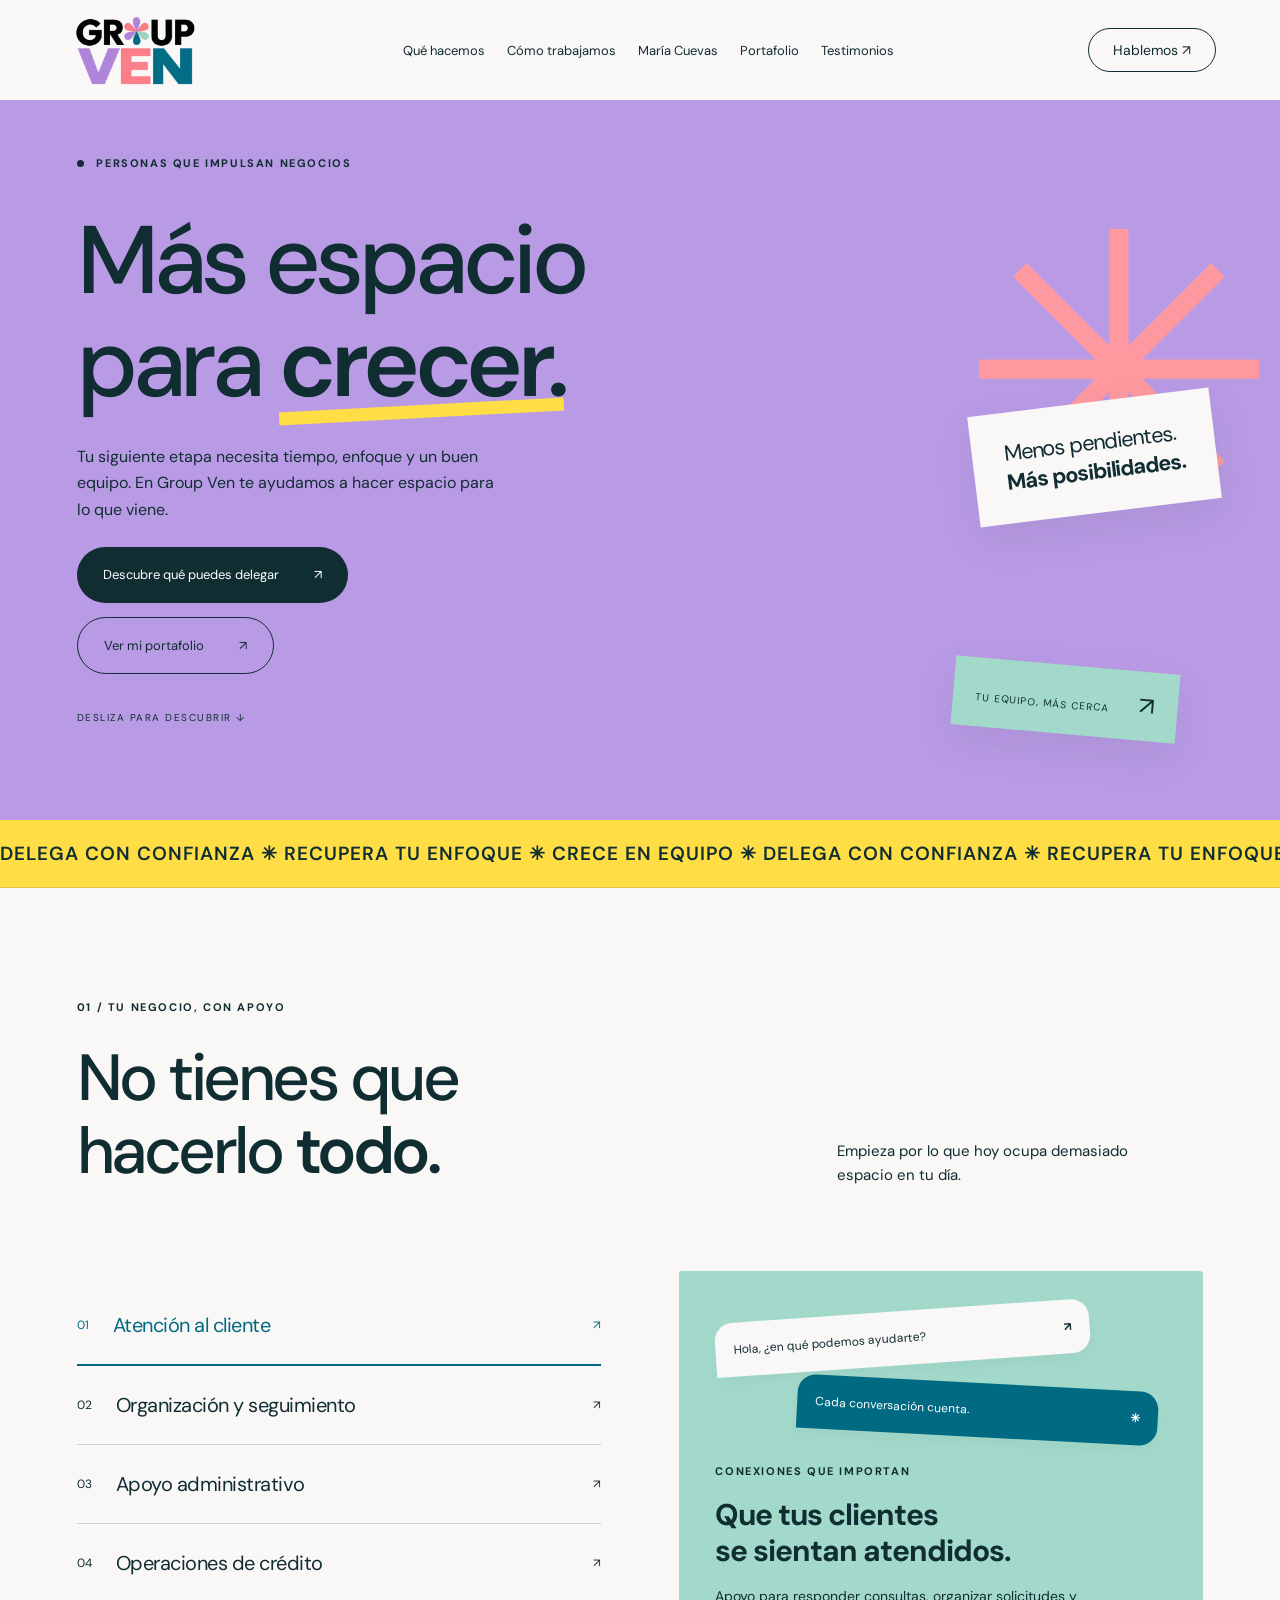
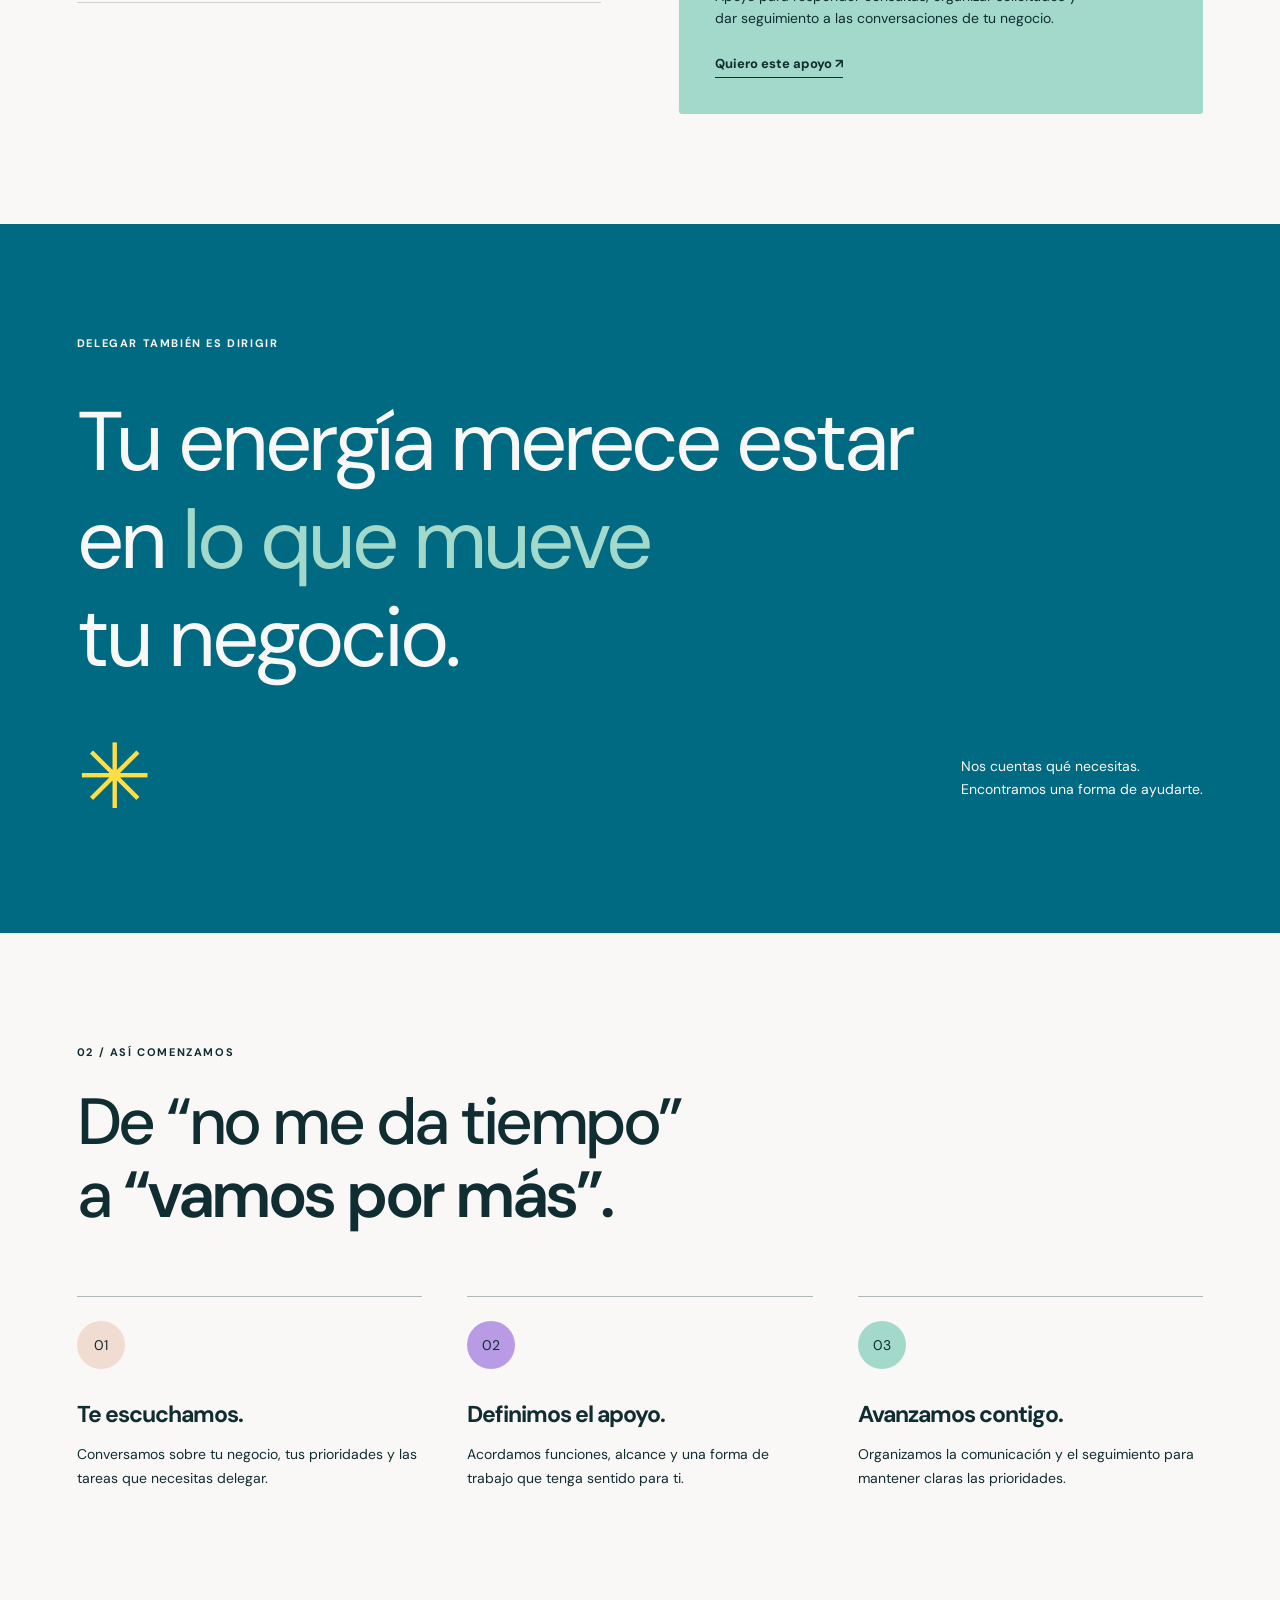
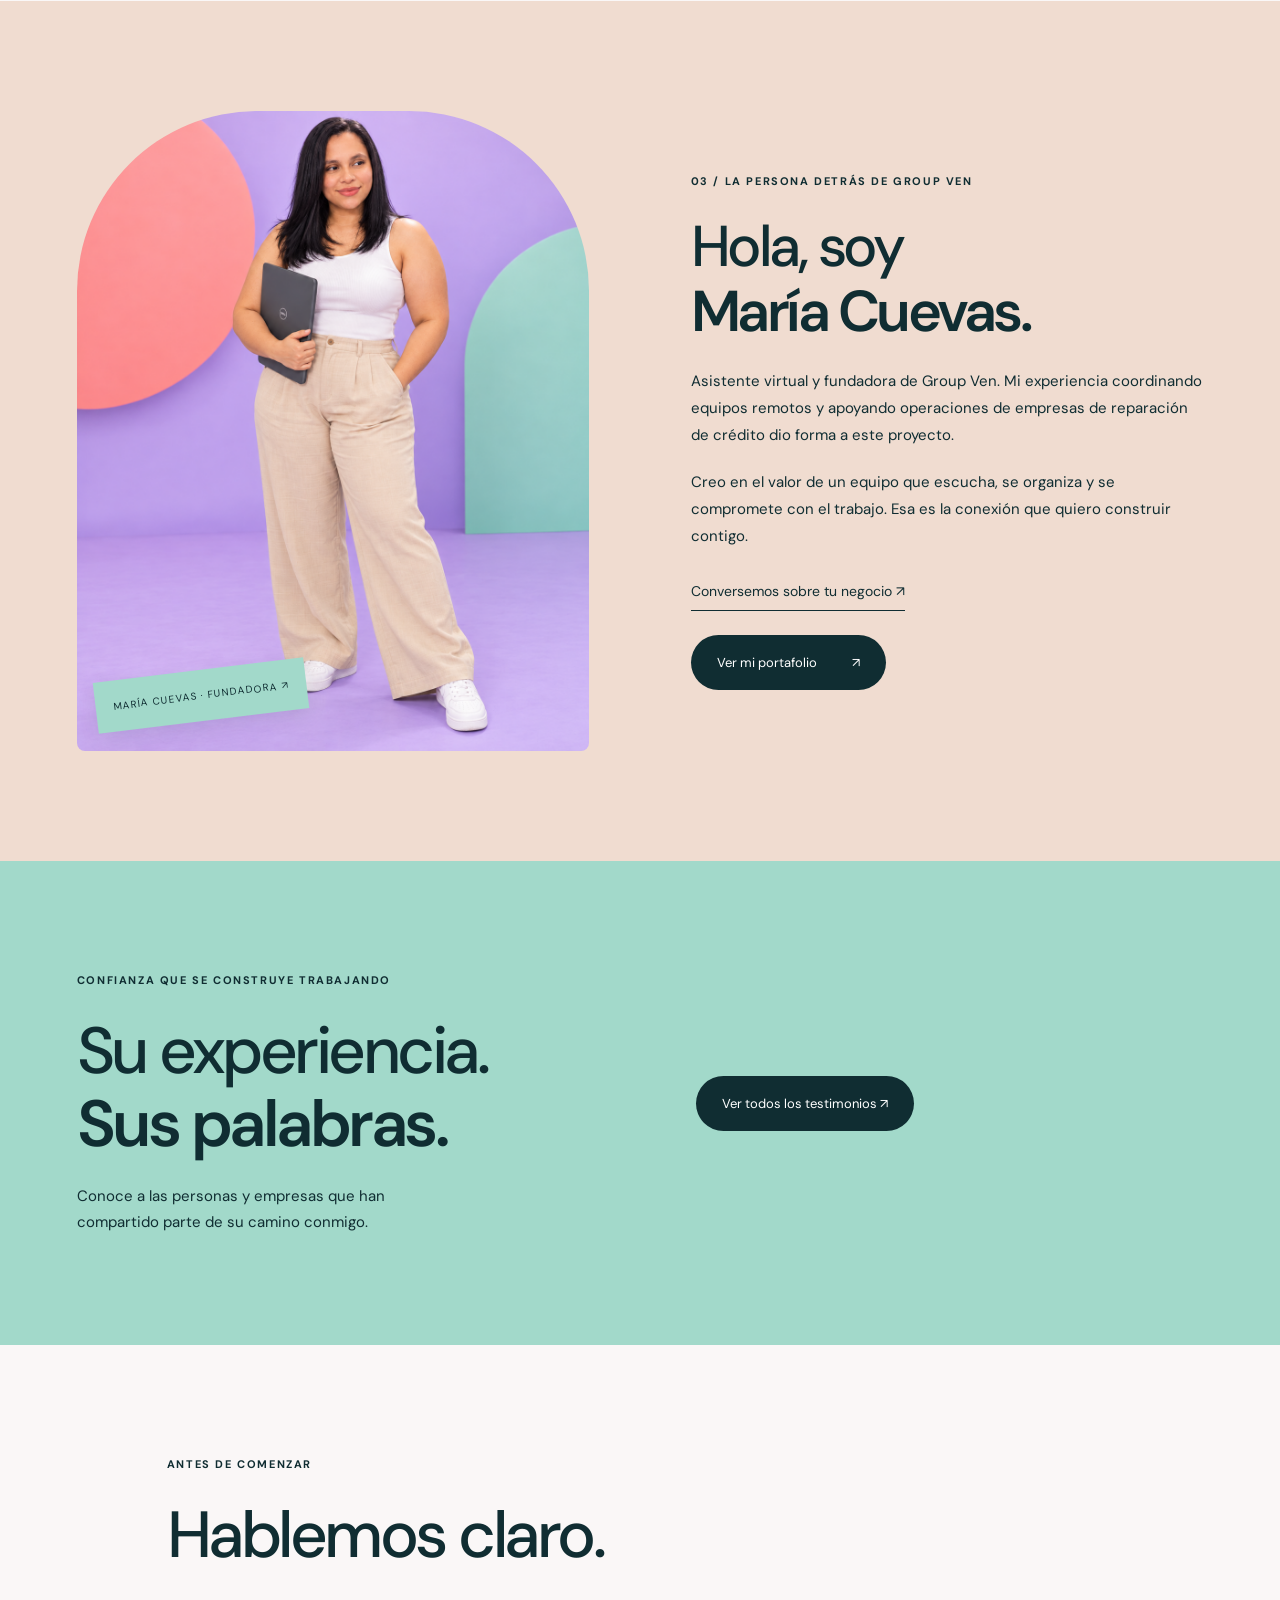
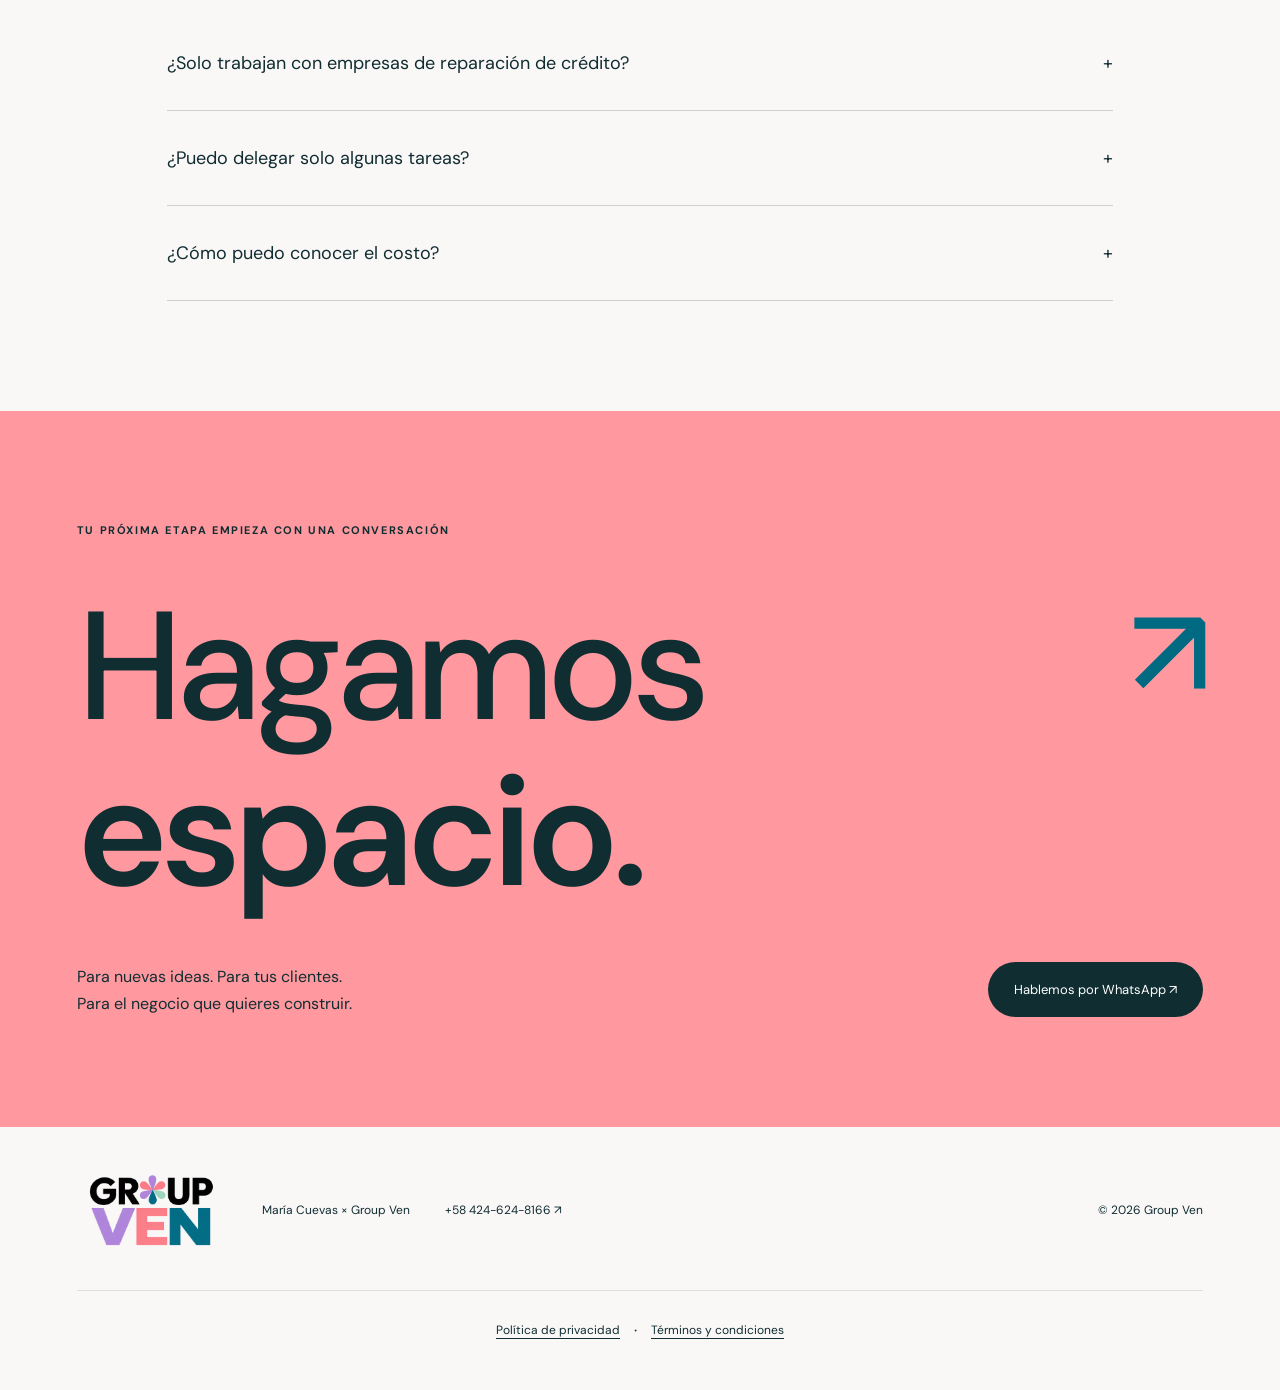
==== commit 558d649c: "LISTO" ====
--- a/index.html
+++ b/index.html
@@ -1 +1,16 @@
-<!doctype html><html lang="es"><head><meta charset="utf-8"><meta name="viewport" content="width=device-width,initial-scale=1"><meta name="description" content="Group Ven: asistentes virtuales y apoyo operativo. Conoce a María Cuevas y descubre qué puedes delegar."><title>Group Ven — Tu próxima etapa empieza en equipo</title><link rel="stylesheet" href="style.css"><link rel="stylesheet" href="motion.css"></head><body><header><a class="brand" href="#">group<span>ven</span><i>✳</i></a><nav aria-label="Navegación principal"><a href="#servicios">Qué hacemos</a><a href="#metodo">Cómo trabajamos</a><a href="#maria">María Cuevas</a><a href="portafolio">Portafolio</a><a href="testimonios.html">Testimonios</a></nav><a class="navcta" href="#contacto">Hablemos ↗</a></header><main><section class="hero"><div class="eyebrow"><span class="dot"></span> PERSONAS QUE IMPULSAN NEGOCIOS</div><h1>Más espacio<br>para <em>crecer.</em></h1><div class="hero-bottom"><p>Tu siguiente etapa necesita tiempo, enfoque y un buen equipo. En Group Ven te ayudamos a hacer espacio para lo que viene.</p><a class="button dark" href="#servicios">Descubre qué puedes delegar <span>↗</span></a><a class="button portfolio-button" href="portafolio">Ver mi portafolio <span aria-hidden="true">↗</span></a></div><div class="orbit" aria-hidden="true">✳</div><div class="floating one">Menos pendientes.<br><b>Más posibilidades.</b></div><div class="floating two">TU EQUIPO, MÁS CERCA <span>↗</span></div><span class="scroll">DESLIZA PARA DESCUBRIR ↓</span></section><div class="ticker" aria-hidden="true"><div>DELEGA CON CONFIANZA ✳ RECUPERA TU ENFOQUE ✳ CRECE EN EQUIPO ✳ DELEGA CON CONFIANZA ✳ RECUPERA TU ENFOQUE ✳ CRECE EN EQUIPO ✳</div></div><section id="servicios" class="services section"><div class="section-head reveal"><span class="eyebrow">01 / TU NEGOCIO, CON APOYO</span><h2>No tienes que<br>hacerlo <em>todo.</em></h2><p>Empieza por lo que hoy ocupa demasiado espacio en tu día.</p></div><div class="explorer reveal"><div class="tabs" role="tablist" aria-label="Servicios"><button role="tab" aria-selected="true" data-service="0">01 <span>Atención al cliente</span> ↗</button><button role="tab" aria-selected="false" data-service="1">02 <span>Organización y seguimiento</span> ↗</button><button role="tab" aria-selected="false" data-service="2">03 <span>Apoyo administrativo</span> ↗</button><button role="tab" aria-selected="false" data-service="3">04 <span>Operaciones de crédito</span> ↗</button></div><div class="service-panel" role="tabpanel" aria-live="polite"><div class="panel-art" aria-hidden="true"><div class="bubble">Hola, ¿en qué podemos ayudarte? <b>↗</b></div><div class="bubble reply">Cada conversación cuenta. <b>✳</b></div></div><span class="eyebrow" id="service-label">CONEXIONES QUE IMPORTAN</span><h3 id="service-title">Que tus clientes<br>se sientan atendidos.</h3><p id="service-copy">Apoyo para responder consultas, organizar solicitudes y dar seguimiento a las conversaciones de tu negocio.</p><a id="service-link" href="https://wa.me/584246248166?text=Hola%2C%20quiero%20informaci%C3%B3n%20sobre%20atenci%C3%B3n%20al%20cliente" target="_blank" rel="noopener">Quiero este apoyo ↗</a></div></div></section><section class="statement section"><span class="eyebrow reveal">DELEGAR TAMBIÉN ES DIRIGIR</span><p class="reveal">Tu energía merece estar<br>en <span>lo que mueve</span><br>tu negocio.</p><div class="statement-foot reveal"><span class="asterisk">✳</span><p>Nos cuentas qué necesitas.<br>Encontramos una forma de ayudarte.</p></div></section><section id="metodo" class="section method"><div class="section-head reveal"><span class="eyebrow">02 / ASÍ COMENZAMOS</span><h2>De “no me da tiempo”<br>a <em>“vamos por más”.</em></h2></div><div class="steps"><article class="reveal"><span>01</span><h3>Te escuchamos.</h3><p>Conversamos sobre tu negocio, tus prioridades y las tareas que necesitas delegar.</p></article><article class="reveal"><span>02</span><h3>Definimos el apoyo.</h3><p>Acordamos funciones, alcance y una forma de trabajo que tenga sentido para ti.</p></article><article class="reveal"><span>03</span><h3>Avanzamos contigo.</h3><p>Organizamos la comunicación y el seguimiento para mantener claras las prioridades.</p></article></div></section><section id="maria" class="founder section"><div class="founder-art reveal"><img class="founder-photo" src="assets/maria.png" alt="María Cuevas, fundadora de Group Ven, con su laptop sobre un fondo lila, coral y menta." width="1122" height="1402" loading="lazy"><span class="founder-tag">MARÍA CUEVAS · FUNDADORA ↗</span></div><div class="founder-copy reveal"><span class="eyebrow">03 / LA PERSONA DETRÁS DE GROUP VEN</span><h2>Hola, soy<br><em>María Cuevas.</em></h2><p>Asistente virtual y fundadora de Group Ven. Mi experiencia coordinando equipos remotos y apoyando operaciones de empresas de reparación de crédito dio forma a este proyecto.</p><p>Creo en el valor de un equipo que escucha, se organiza y se compromete con el trabajo. Esa es la conexión que quiero construir contigo.</p><a class="text-link" href="#contacto">Conversemos sobre tu negocio ↗</a><div style="margin-top:24px"><a class="button dark" href="portafolio">Ver mi portafolio <span aria-hidden="true">↗</span></a></div></div></section><section class="section testimonial-preview"><div><span class="eyebrow">CONFIANZA QUE SE CONSTRUYE TRABAJANDO</span><h2>Su experiencia.<br><em>Sus palabras.</em></h2><p>Conoce a las personas y empresas que han compartido parte de su camino conmigo.</p></div><div class="preview-quote"><a class="button dark" href="testimonios.html">Ver todos los testimonios ↗</a></div></section><section class="section faq"><span class="eyebrow">ANTES DE COMENZAR</span><h2>Hablemos claro.</h2><details><summary>¿Solo trabajan con empresas de reparación de crédito?<span>+</span></summary><div class="faq-answer"><p>Nuestra experiencia está especialmente vinculada a empresas de reparación de crédito, donde conocemos la importancia de organizar expedientes, mantener una comunicación clara y dar seguimiento a cada cliente. También podemos evaluar necesidades de asistencia virtual y apoyo administrativo de negocios de otros sectores.</p><p>Cuéntanos a qué se dedica tu empresa, qué tareas necesitas delegar y cómo trabajas actualmente. Así podremos determinar si nuestro apoyo encaja con tu operación y definir funciones concretas desde el inicio.</p></div></details><details><summary>¿Puedo delegar solo algunas tareas?<span>+</span></summary><div class="faq-answer"><p>Sí. Puedes comenzar con tareas específicas, como atención al cliente, seguimiento de pendientes, organización de agenda, actualización de registros o apoyo con documentos. No necesitas delegar toda tu operación para empezar a liberar tiempo.</p><p>Antes de comenzar, definimos contigo las funciones, las prioridades, las herramientas que se utilizarán y la forma de comunicación. Si después necesitas ampliar el apoyo, revisamos el nuevo alcance para mantener claras las responsabilidades.</p></div></details><details><summary>¿Cómo puedo conocer el costo?<span>+</span></summary><div class="faq-answer"><p>La propuesta se prepara según el tipo de tareas, el volumen de trabajo, la dedicación requerida y el nivel de responsabilidad del apoyo que buscas. Por eso, primero necesitamos entender tu operación y tus prioridades.</p><p>Escríbenos por WhatsApp e indícanos a qué se dedica tu negocio, qué actividades quieres delegar, el horario o la frecuencia de apoyo que necesitas y las herramientas que utilizas. Con esa información podemos revisar tus necesidades y presentarte una propuesta con el alcance y las condiciones para que la evalúes.</p></div></details></section><section id="contacto" class="contact section"><span class="eyebrow">TU PRÓXIMA ETAPA EMPIEZA CON UNA CONVERSACIÓN</span><h2>Hagamos<br><em>espacio.</em><span>↗</span></h2><div class="contact-bottom"><p>Para nuevas ideas. Para tus clientes.<br>Para el negocio que quieres construir.</p><a class="button dark" href="https://wa.me/584246248166?text=Hola%20Mar%C3%ADa%2C%20quiero%20conocer%20el%20apoyo%20de%20Group%20Ven%20para%20mi%20negocio." target="_blank" rel="noopener">Hablemos por WhatsApp ↗</a></div></section></main><footer><a class="brand" href="#">group<span>ven</span><i>✳</i></a><p>María Cuevas × Group Ven</p><a href="https://wa.me/584246248166" target="_blank" rel="noopener">+58 424-624-8166 ↗</a><small>© <span id="year"></span> Group Ven</small><div class="legal-links" aria-label="Información legal"><button type="button" data-legal="privacy">Política de privacidad</button><span aria-hidden="true">·</span><button type="button" data-legal="terms">Términos y condiciones</button></div></footer><script src="app.js"></script><dialog id="legal-cloud" class="legal-cloud" aria-labelledby="legal-title"><div class="legal-cloud-head"><div><span class="eyebrow">GROUP VEN × MARÍA CUEVAS</span><h2 id="legal-title"></h2></div><button type="button" class="legal-close" aria-label="Cerrar ventana legal">✕</button></div><div class="legal-cloud-body" tabindex="0"><p class="legal-date">Última actualización: 13 de noviembre de 2026</p><div id="legal-content"></div></div><div class="legal-cloud-foot"><span>¿Tienes una consulta? <a href="https://wa.me/584246248166" target="_blank" rel="noopener noreferrer">WhatsApp +58 424-624-8166</a></span><button type="button" class="legal-done">Cerrar</button></div></dialog><script src="legal.js"></script><script>if(location.protocol==="file:"){document.querySelectorAll('a[href="portafolio"]').forEach(a=>a.href="portafolio.html");}</script><script src="motion.js" defer></script></body></html>
+<!doctype html><html lang="es"><head><meta charset="utf-8"><meta name="viewport" content="width=device-width,initial-scale=1"><meta name="description" content="Group Ven: asistentes virtuales y apoyo operativo. Conoce a María Cuevas y descubre qué puedes delegar."><title>Group Ven — Tu próxima etapa empieza en equipo</title><link rel="stylesheet" href="style.css"><link rel="stylesheet" href="motion.css"><link rel="icon" type="image/svg+xml" href="assets/groupven-icon.svg?v=1"><link rel="canonical" href="https://www.groupven.com/">
+<meta property="og:type" content="website">
+<meta property="og:locale" content="es_ES">
+<meta property="og:site_name" content="Group VEN">
+<meta property="og:title" content="Group VEN | Más espacio para crecer">
+<meta property="og:description" content="Páginas web, automatizaciones y apoyo para tu negocio. Conoce a María Cuevas y descubre cómo podemos trabajar en equipo.">
+<meta property="og:url" content="https://www.groupven.com/">
+<meta property="og:image" content="https://www.groupven.com/assets/groupven-logo-social-v2.jpg">
+<meta property="og:image:secure_url" content="https://www.groupven.com/assets/groupven-logo-social-v2.jpg">
+<meta property="og:image:type" content="image/jpeg">
+<meta property="og:image:alt" content="Group VEN: GROUP en negro, VEN en colores y un asterisco en lugar de la O">
+<meta name="twitter:card" content="summary_large_image">
+<meta name="twitter:title" content="Group VEN | Más espacio para crecer">
+<meta name="twitter:description" content="Páginas web, automatizaciones y apoyo para tu negocio. Conoce a María Cuevas y descubre cómo podemos trabajar en equipo.">
+<meta name="twitter:image" content="https://www.groupven.com/assets/groupven-logo-social-v2.jpg">
+<link rel="stylesheet" href="layout.css"></head><body><header><a class="brand" href="#"><img class="brand-logo" src="assets/groupven-logo-web.png" alt="Group VEN — Inicio" width="1771" height="869"></a><nav aria-label="Navegación principal"><a href="#servicios">Qué hacemos</a><a href="#metodo">Cómo trabajamos</a><a href="#maria">María Cuevas</a><a href="portafolio">Portafolio</a><a href="testimonios.html">Testimonios</a></nav><a class="navcta" href="#contacto">Hablemos ↗</a></header><main><section class="hero"><div class="eyebrow"><span class="dot"></span> PERSONAS QUE IMPULSAN NEGOCIOS</div><h1>Más espacio<br>para <em>crecer.</em></h1><div class="hero-bottom"><p>Tu siguiente etapa necesita tiempo, enfoque y un buen equipo. En Group Ven te ayudamos a hacer espacio para lo que viene.</p><a class="button dark" href="#servicios">Descubre qué puedes delegar <span>↗</span></a><a class="button portfolio-button" href="portafolio">Ver mi portafolio <span aria-hidden="true">↗</span></a></div><div class="orbit" aria-hidden="true">✳</div><div class="floating one">Menos pendientes.<br><b>Más posibilidades.</b></div><div class="floating two">TU EQUIPO, MÁS CERCA <span>↗</span></div><span class="scroll">DESLIZA PARA DESCUBRIR ↓</span></section><div class="ticker" aria-hidden="true"><div>DELEGA CON CONFIANZA ✳ RECUPERA TU ENFOQUE ✳ CRECE EN EQUIPO ✳ DELEGA CON CONFIANZA ✳ RECUPERA TU ENFOQUE ✳ CRECE EN EQUIPO ✳</div></div><section id="servicios" class="services section"><div class="section-head reveal"><span class="eyebrow">01 / TU NEGOCIO, CON APOYO</span><h2>No tienes que<br>hacerlo <em>todo.</em></h2><p>Empieza por lo que hoy ocupa demasiado espacio en tu día.</p></div><div class="explorer reveal"><div class="tabs" role="tablist" aria-label="Servicios"><button role="tab" aria-selected="true" data-service="0">01 <span>Atención al cliente</span> ↗</button><button role="tab" aria-selected="false" data-service="1">02 <span>Organización y seguimiento</span> ↗</button><button role="tab" aria-selected="false" data-service="2">03 <span>Apoyo administrativo</span> ↗</button><button role="tab" aria-selected="false" data-service="3">04 <span>Operaciones de crédito</span> ↗</button></div><div class="service-panel" role="tabpanel" aria-live="polite"><div class="panel-art" aria-hidden="true"><div class="bubble">Hola, ¿en qué podemos ayudarte? <b>↗</b></div><div class="bubble reply">Cada conversación cuenta. <b>✳</b></div></div><span class="eyebrow" id="service-label">CONEXIONES QUE IMPORTAN</span><h3 id="service-title">Que tus clientes<br>se sientan atendidos.</h3><p id="service-copy">Apoyo para responder consultas, organizar solicitudes y dar seguimiento a las conversaciones de tu negocio.</p><a id="service-link" href="https://wa.me/584246248166?text=Hola%2C%20quiero%20informaci%C3%B3n%20sobre%20atenci%C3%B3n%20al%20cliente" target="_blank" rel="noopener">Quiero este apoyo ↗</a></div></div></section><section class="statement section"><span class="eyebrow reveal">DELEGAR TAMBIÉN ES DIRIGIR</span><p class="reveal">Tu energía merece estar<br>en <span>lo que mueve</span><br>tu negocio.</p><div class="statement-foot reveal"><span class="asterisk">✳</span><p>Nos cuentas qué necesitas.<br>Encontramos una forma de ayudarte.</p></div></section><section id="metodo" class="section method"><div class="section-head reveal"><span class="eyebrow">02 / ASÍ COMENZAMOS</span><h2>De “no me da tiempo”<br>a <em>“vamos por más”.</em></h2></div><div class="steps"><article class="reveal"><span>01</span><h3>Te escuchamos.</h3><p>Conversamos sobre tu negocio, tus prioridades y las tareas que necesitas delegar.</p></article><article class="reveal"><span>02</span><h3>Definimos el apoyo.</h3><p>Acordamos funciones, alcance y una forma de trabajo que tenga sentido para ti.</p></article><article class="reveal"><span>03</span><h3>Avanzamos contigo.</h3><p>Organizamos la comunicación y el seguimiento para mantener claras las prioridades.</p></article></div></section><section id="maria" class="founder section"><div class="founder-art reveal"><img class="founder-photo" src="assets/maria.png" alt="María Cuevas, fundadora de Group Ven, con su laptop sobre un fondo lila, coral y menta." width="1122" height="1402" loading="lazy"><span class="founder-tag">MARÍA CUEVAS · FUNDADORA ↗</span></div><div class="founder-copy reveal"><span class="eyebrow">03 / LA PERSONA DETRÁS DE GROUP VEN</span><h2>Hola, soy<br><em>María Cuevas.</em></h2><p>Asistente virtual y fundadora de Group Ven. Mi experiencia coordinando equipos remotos y apoyando operaciones de empresas de reparación de crédito dio forma a este proyecto.</p><p>Creo en el valor de un equipo que escucha, se organiza y se compromete con el trabajo. Esa es la conexión que quiero construir contigo.</p><a class="text-link" href="#contacto">Conversemos sobre tu negocio ↗</a><div style="margin-top:24px"><a class="button dark" href="portafolio">Ver mi portafolio <span aria-hidden="true">↗</span></a></div></div></section><section class="section testimonial-preview"><div><span class="eyebrow">CONFIANZA QUE SE CONSTRUYE TRABAJANDO</span><h2>Su experiencia.<br><em>Sus palabras.</em></h2><p>Conoce a las personas y empresas que han compartido parte de su camino conmigo.</p></div><div class="preview-quote"><a class="button dark" href="testimonios.html">Ver todos los testimonios ↗</a></div></section><section class="section faq"><span class="eyebrow">ANTES DE COMENZAR</span><h2>Hablemos claro.</h2><details><summary>¿Solo trabajan con empresas de reparación de crédito?<span>+</span></summary><div class="faq-answer"><p>Nuestra experiencia está especialmente vinculada a empresas de reparación de crédito, donde conocemos la importancia de organizar expedientes, mantener una comunicación clara y dar seguimiento a cada cliente. También podemos evaluar necesidades de asistencia virtual y apoyo administrativo de negocios de otros sectores.</p><p>Cuéntanos a qué se dedica tu empresa, qué tareas necesitas delegar y cómo trabajas actualmente. Así podremos determinar si nuestro apoyo encaja con tu operación y definir funciones concretas desde el inicio.</p></div></details><details><summary>¿Puedo delegar solo algunas tareas?<span>+</span></summary><div class="faq-answer"><p>Sí. Puedes comenzar con tareas específicas, como atención al cliente, seguimiento de pendientes, organización de agenda, actualización de registros o apoyo con documentos. No necesitas delegar toda tu operación para empezar a liberar tiempo.</p><p>Antes de comenzar, definimos contigo las funciones, las prioridades, las herramientas que se utilizarán y la forma de comunicación. Si después necesitas ampliar el apoyo, revisamos el nuevo alcance para mantener claras las responsabilidades.</p></div></details><details><summary>¿Cómo puedo conocer el costo?<span>+</span></summary><div class="faq-answer"><p>La propuesta se prepara según el tipo de tareas, el volumen de trabajo, la dedicación requerida y el nivel de responsabilidad del apoyo que buscas. Por eso, primero necesitamos entender tu operación y tus prioridades.</p><p>Escríbenos por WhatsApp e indícanos a qué se dedica tu negocio, qué actividades quieres delegar, el horario o la frecuencia de apoyo que necesitas y las herramientas que utilizas. Con esa información podemos revisar tus necesidades y presentarte una propuesta con el alcance y las condiciones para que la evalúes.</p></div></details></section><section id="contacto" class="contact section"><span class="eyebrow">TU PRÓXIMA ETAPA EMPIEZA CON UNA CONVERSACIÓN</span><h2>Hagamos<br><em>espacio.</em><span>↗</span></h2><div class="contact-bottom"><p>Para nuevas ideas. Para tus clientes.<br>Para el negocio que quieres construir.</p><a class="button dark" href="https://wa.me/584246248166?text=Hola%20Mar%C3%ADa%2C%20quiero%20conocer%20el%20apoyo%20de%20Group%20Ven%20para%20mi%20negocio." target="_blank" rel="noopener">Hablemos por WhatsApp ↗</a></div></section></main><footer><a class="brand" href="#"><img class="brand-logo" src="assets/groupven-logo-web.png" alt="Group VEN — Inicio" width="1771" height="869"></a><p>María Cuevas × Group Ven</p><a href="https://wa.me/584246248166" target="_blank" rel="noopener">+58 424-624-8166 ↗</a><small>© <span id="year"></span> Group Ven</small><div class="legal-links" aria-label="Información legal"><button type="button" data-legal="privacy">Política de privacidad</button><span aria-hidden="true">·</span><button type="button" data-legal="terms">Términos y condiciones</button></div></footer><script src="app.js"></script><dialog id="legal-cloud" class="legal-cloud" aria-labelledby="legal-title"><div class="legal-cloud-head"><div><span class="eyebrow">GROUP VEN × MARÍA CUEVAS</span><h2 id="legal-title"></h2></div><button type="button" class="legal-close" aria-label="Cerrar ventana legal">✕</button></div><div class="legal-cloud-body" tabindex="0"><p class="legal-date">Última actualización: 13 de noviembre de 2026</p><div id="legal-content"></div></div><div class="legal-cloud-foot"><span>¿Tienes una consulta? <a href="https://wa.me/584246248166" target="_blank" rel="noopener noreferrer">WhatsApp +58 424-624-8166</a></span><button type="button" class="legal-done">Cerrar</button></div></dialog><script src="legal.js"></script><script>if(location.protocol==="file:"){document.querySelectorAll('a[href="portafolio"]').forEach(a=>a.href="portafolio.html");}</script><script src="motion.js" defer></script></body></html>
--- a/layout.css
+++ b/layout.css
@@ -0,0 +1,89 @@
+/* Espaciado fluido y contenido legible en móvil y escritorio. */
+body{overflow-wrap:break-word}
+img,video{max-width:100%}
+.button{max-width:100%;align-items:center;line-height:1.5}
+.button>span{flex-shrink:0}
+.hero{height:auto;max-height:none;min-height:720px;padding-bottom:36px}
+.hero>.eyebrow,.hero>h1,.hero-bottom,.hero>.scroll{position:relative;z-index:2;width:58%;max-width:800px}
+.hero h1{font-size:clamp(62px,7.5vw,126px);line-height:1.08;letter-spacing:-.055em;margin:36px 0 28px}
+.hero-bottom{display:flex;flex-direction:column;align-items:flex-start;gap:14px;margin-top:0}
+.hero-bottom p{margin:0 0 10px;max-width:420px}
+.hero-bottom .portfolio-button{margin-top:0}
+.hero>.scroll{display:block;bottom:auto;margin-top:36px;line-height:1.6;font-size:10px;letter-spacing:1.5px}
+.hero .orbit{pointer-events:none;right:0;top:12%;font-size:clamp(230px,30vw,500px);z-index:0}
+.hero .floating{pointer-events:none;max-width:34%;z-index:1}
+.hero .one{right:5%;top:42%;font-size:clamp(18px,1.7vw,25px)}
+.hero .two{right:8%;bottom:12%;padding:18px 22px}
+.services .section-head{display:grid;grid-template-columns:minmax(0,1.3fr) minmax(0,.7fr);column-gap:7%;align-items:end}
+.services .section-head>.eyebrow{grid-column:1/-1}
+.services .section-head h2{grid-column:1}
+.services .section-head>p{position:static;grid-column:2;margin-bottom:24px;max-width:320px}
+.explorer,.founder,.testimonial-preview,.project,.support-grid,.portfolio-hero,.portfolio-ai,.portfolio-personal-contact{min-width:0}
+.explorer>*,.founder>*,.testimonial-preview>*,.project>*,.support-grid>*,.portfolio-hero>*,.portfolio-ai>*,.portfolio-personal-contact>*{min-width:0}
+.panel-art{height:auto;min-height:155px;padding-bottom:18px}
+.bubble{line-height:1.5}
+.faq summary{align-items:center;line-height:1.5;min-height:44px}
+.faq summary>span{flex-shrink:0}
+.founder-tag{max-width:calc(100% - 36px);line-height:1.5}
+.eyebrow{line-height:1.7}
+.contact h2{position:relative;line-height:1.08}
+.contact h2>span{position:absolute;right:0;top:0;float:none;font-size:clamp(64px,10vw,160px)}
+.text-link,.instagram-link{line-height:1.6}
+.legal-cloud-head h2{overflow-wrap:anywhere}
+.legal-close,.legal-done{min-height:44px}
+.reveal{opacity:1;transform:none}
+@media(max-width:1100px){
+ header{height:auto;min-height:90px;gap:18px;padding:18px 5%;flex-wrap:wrap}
+ header nav{order:3;display:flex;flex:0 0 100%;max-width:100%;gap:24px;overflow-x:auto;white-space:nowrap;padding:5px 0 9px;line-height:1.5}
+ header nav a{flex-shrink:0;min-height:30px;display:inline-flex;align-items:center}
+ header>.navcta{margin-left:auto}
+ html{scroll-padding-top:35px}
+ .hero .floating{max-width:31%}
+ .hero .one{right:3%;padding:20px;font-size:20px}
+ .hero .two{right:3%;font-size:9px;padding:15px}
+ .hero .two span{margin-left:10px}
+}
+@media(max-width:800px){
+ header{padding:16px 6%;gap:12px;min-height:74px}
+ header nav{font-size:13px;gap:22px}
+ .hero{min-height:0;padding:36px 6% 32px}
+ .hero>.eyebrow,.hero>h1,.hero-bottom,.hero>.scroll{width:100%;max-width:none}
+ .hero h1{font-size:clamp(48px,11.5vw,90px);margin:30px 0 26px;letter-spacing:-.05em}
+ .hero-bottom{gap:14px}
+ .hero-bottom p{max-width:430px;font-size:16px;line-height:1.75}
+ .hero-bottom .button{padding:17px 23px;font-size:13px;gap:22px}
+ .hero>.scroll{margin-top:32px;font-size:9px}
+ .hero .floating{display:none}
+ .hero .orbit{top:18px;bottom:auto;right:-75px;font-size:250px;opacity:.13}
+ .services .section-head{display:block}
+ .services .section-head>p{margin-bottom:0;max-width:400px}
+ .contact h2{font-size:clamp(60px,12vw,96px);letter-spacing:-.05em}
+ .contact h2>span{font-size:60px;top:-10px}
+ .statement-foot{gap:24px}
+ .statement-foot .asterisk{font-size:65px;flex-shrink:0}
+ .founder-tag{transform:none;left:14px;right:14px;max-width:none;font-size:9px}
+ footer{align-items:flex-start;gap:20px}
+ footer p{width:auto}
+ footer small{width:100%}
+ .legal-cloud-foot{flex-wrap:wrap}
+ .legal-cloud-foot span{max-width:none;flex:1 1 160px}
+ .support-visual{margin-top:20px}
+}
+@media(max-width:380px){
+ .brand{font-size:24px}.brand i{font-size:27px;margin-left:5px}
+ .navcta{font-size:12px;padding:10px 15px}
+ .contact h2>span{display:none}
+ .service-panel{padding:25px}
+ .tabs button{gap:12px}.tabs button span{font-size:17px}
+ .bubble{width:90%;font-size:11px}.bubble.reply{margin-left:10%;width:90%}
+ .legal-cloud-head{gap:10px}.legal-cloud-head h2{font-size:23px}
+}
+
+/* Logo aprobado: GROUP negro, asterisco en la O y VEN en colores. */
+header>.brand,footer>.brand{display:inline-flex;align-items:center;flex-shrink:0;line-height:1}
+.brand-logo{display:block;width:144px;height:auto;max-width:100%;object-fit:contain}
+header{height:auto;min-height:100px;padding-top:14px;padding-bottom:14px}
+footer .brand-logo{width:150px}
+.brand-showcase-logo{display:block;width:min(100%,360px);height:auto;margin:0 0 20px;object-fit:contain}
+@media(max-width:800px){header .brand-logo{width:120px}header{min-height:85px}footer .brand-logo{width:130px}}
+@media(max-width:380px){header .brand-logo{width:108px}}
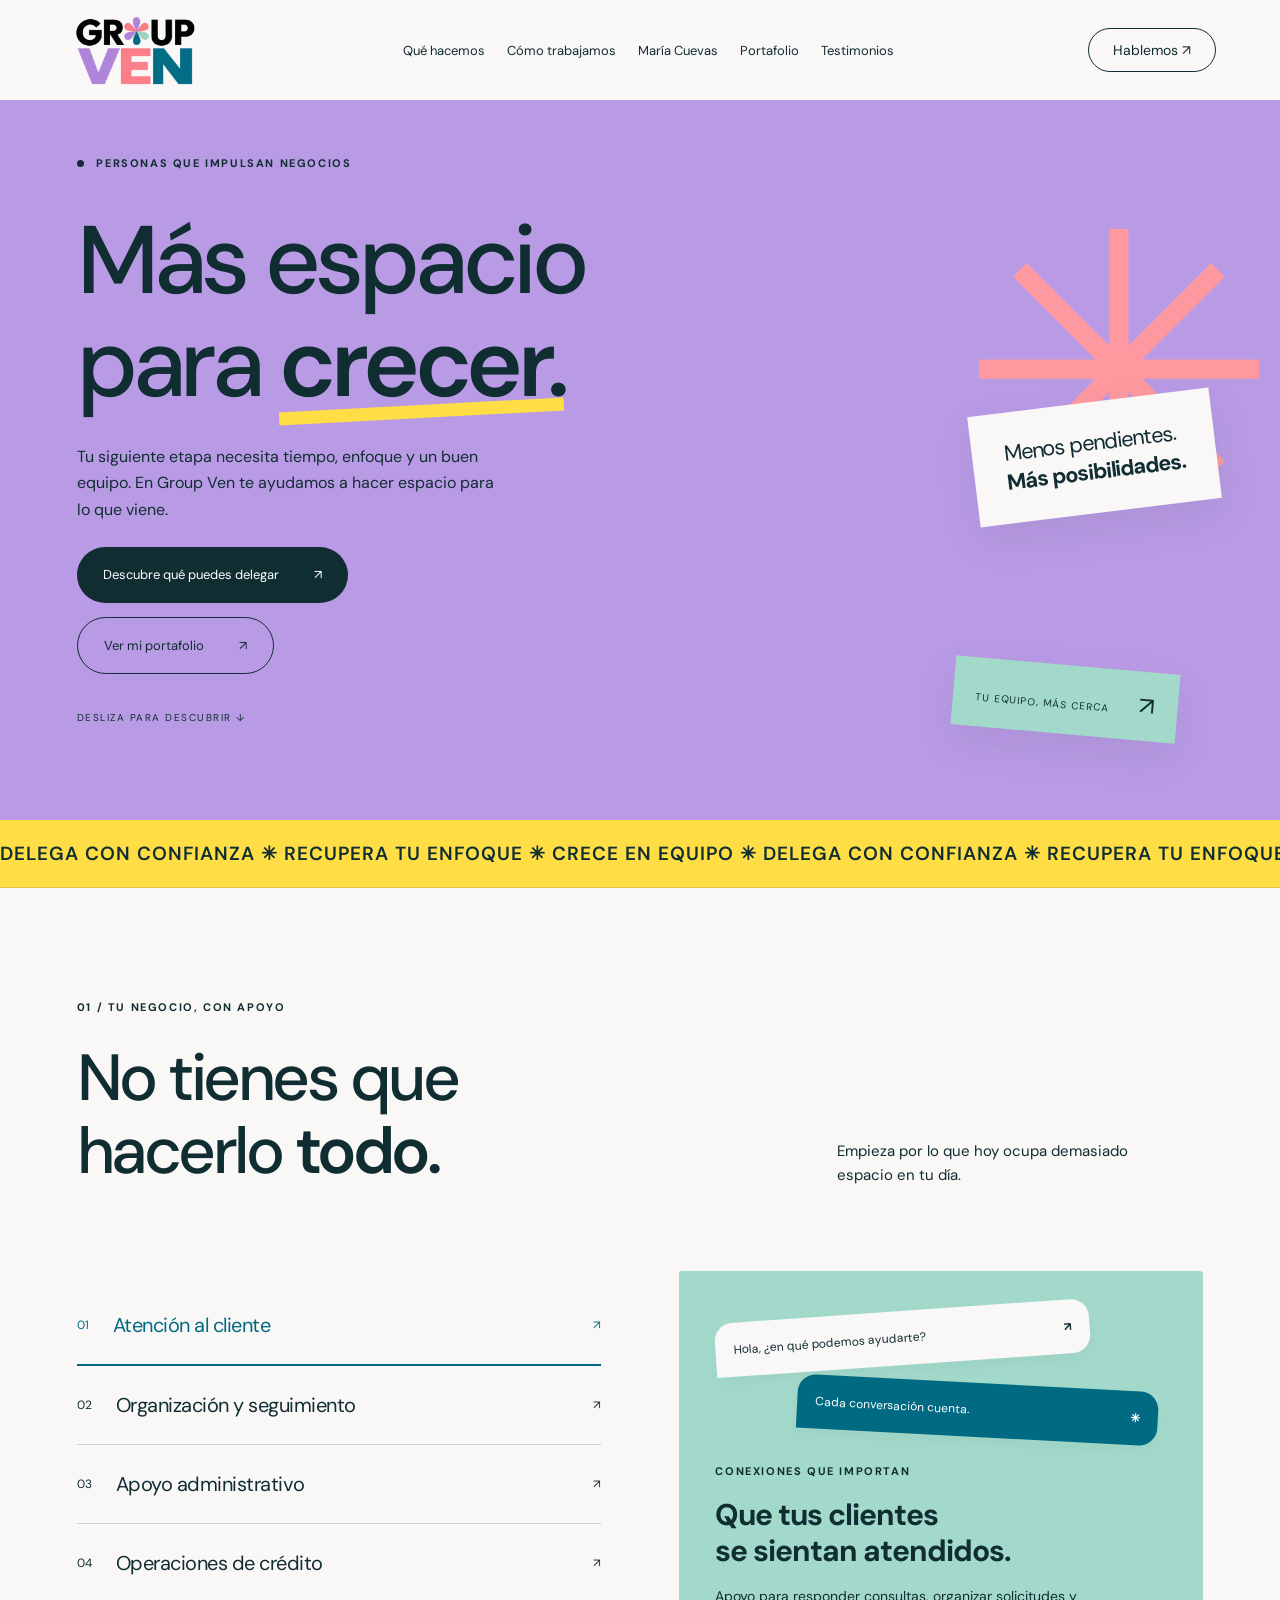
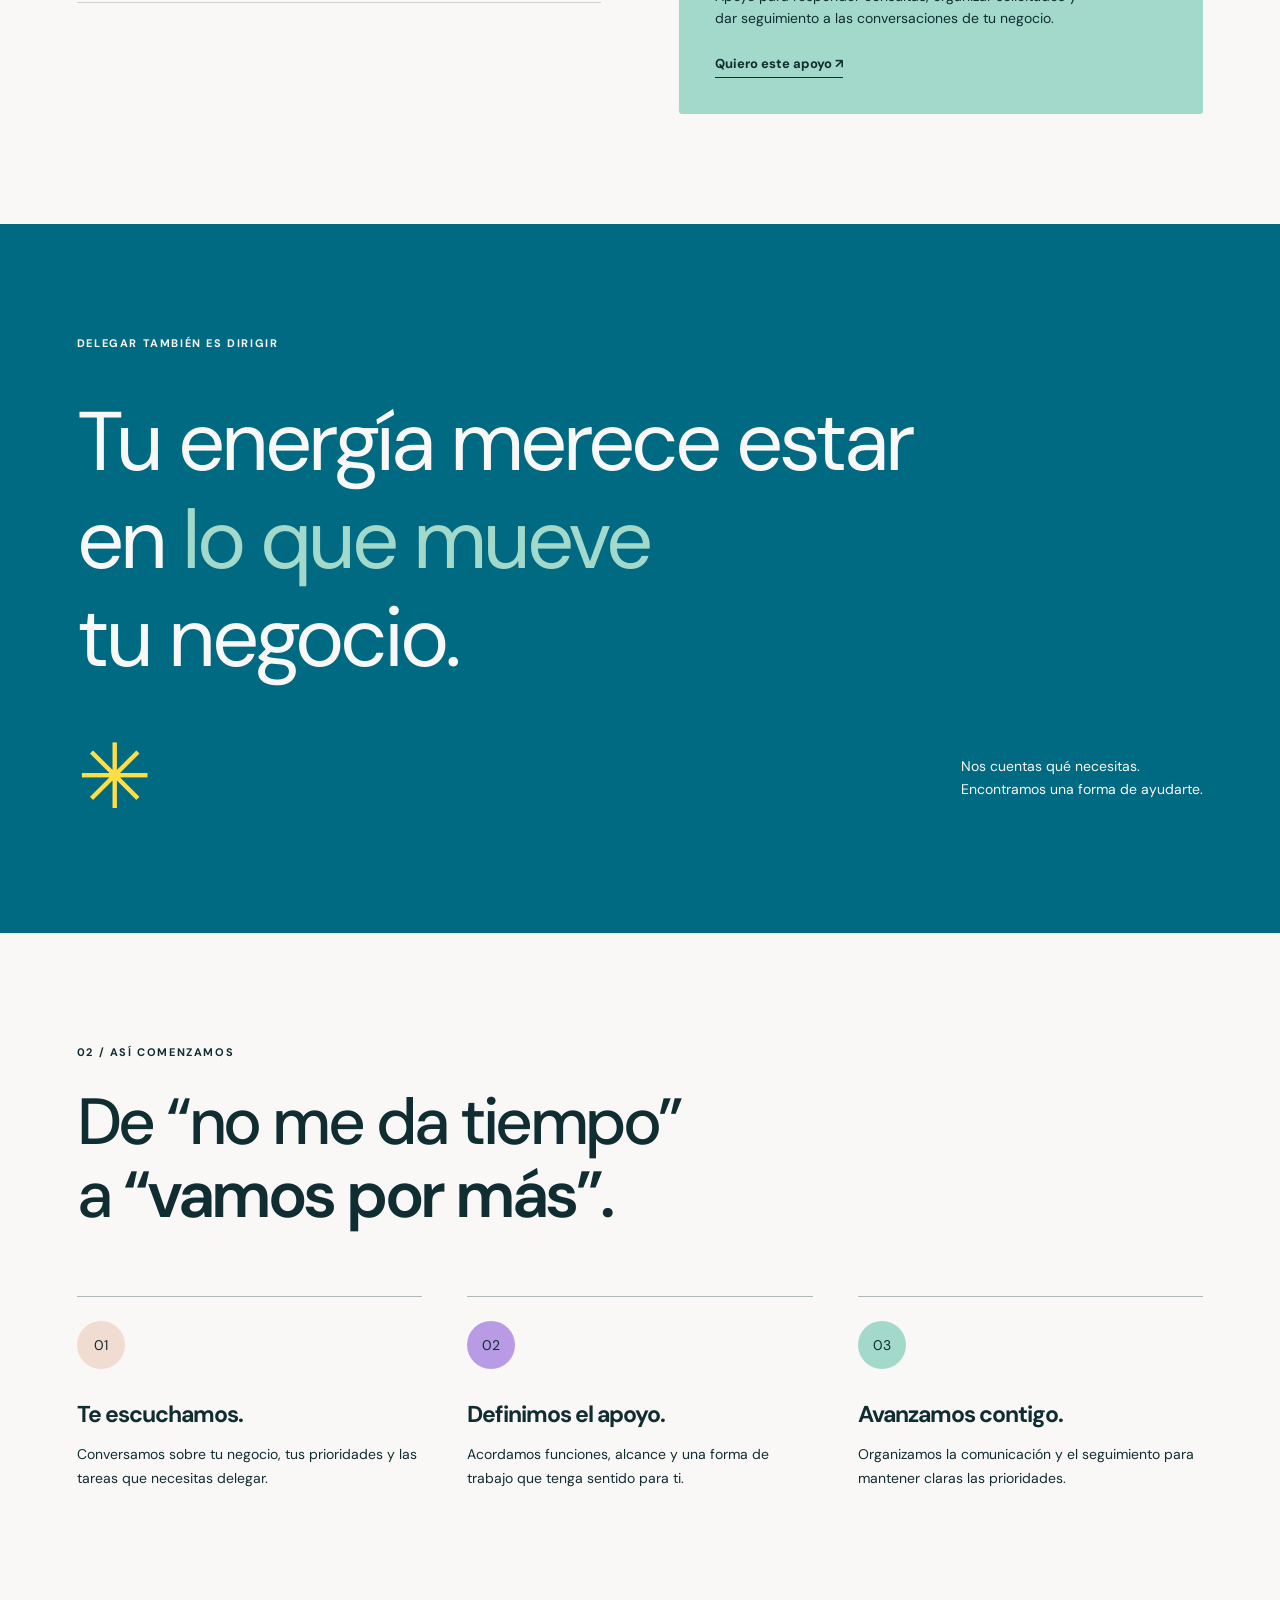
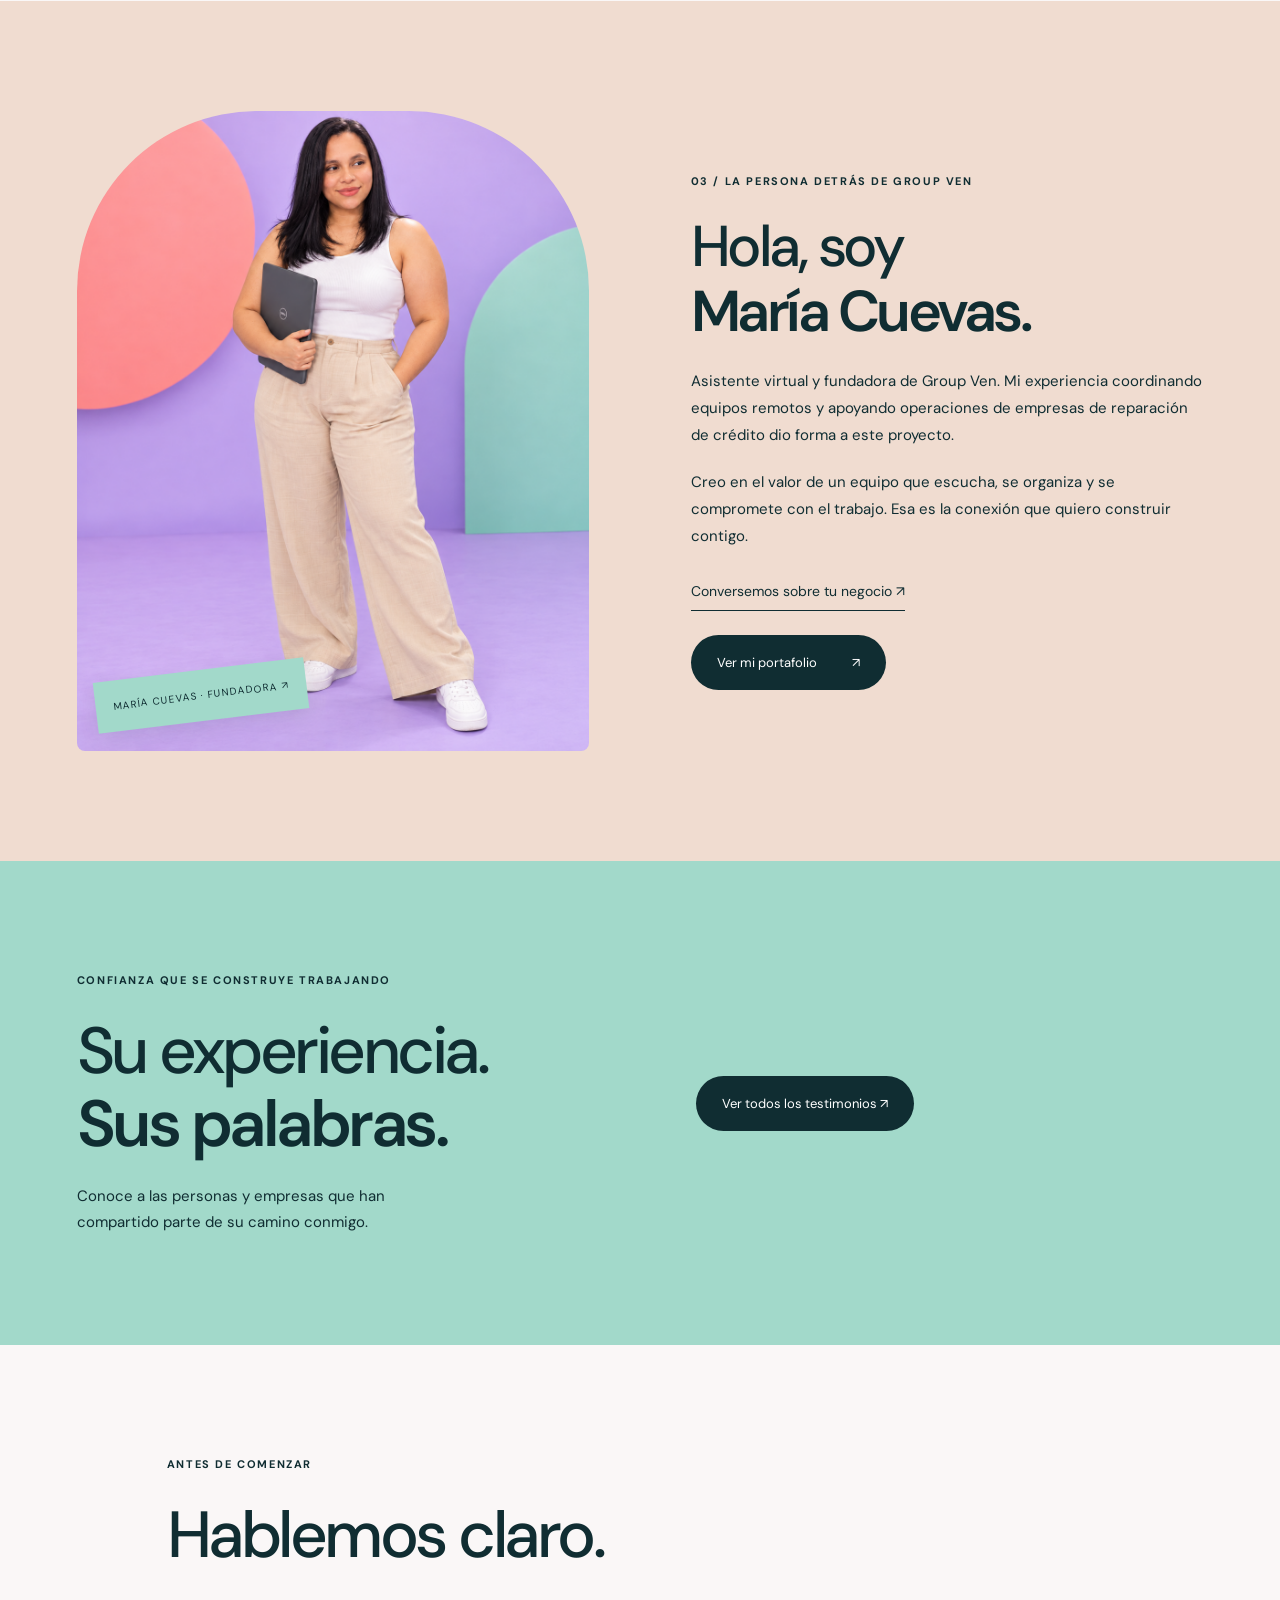
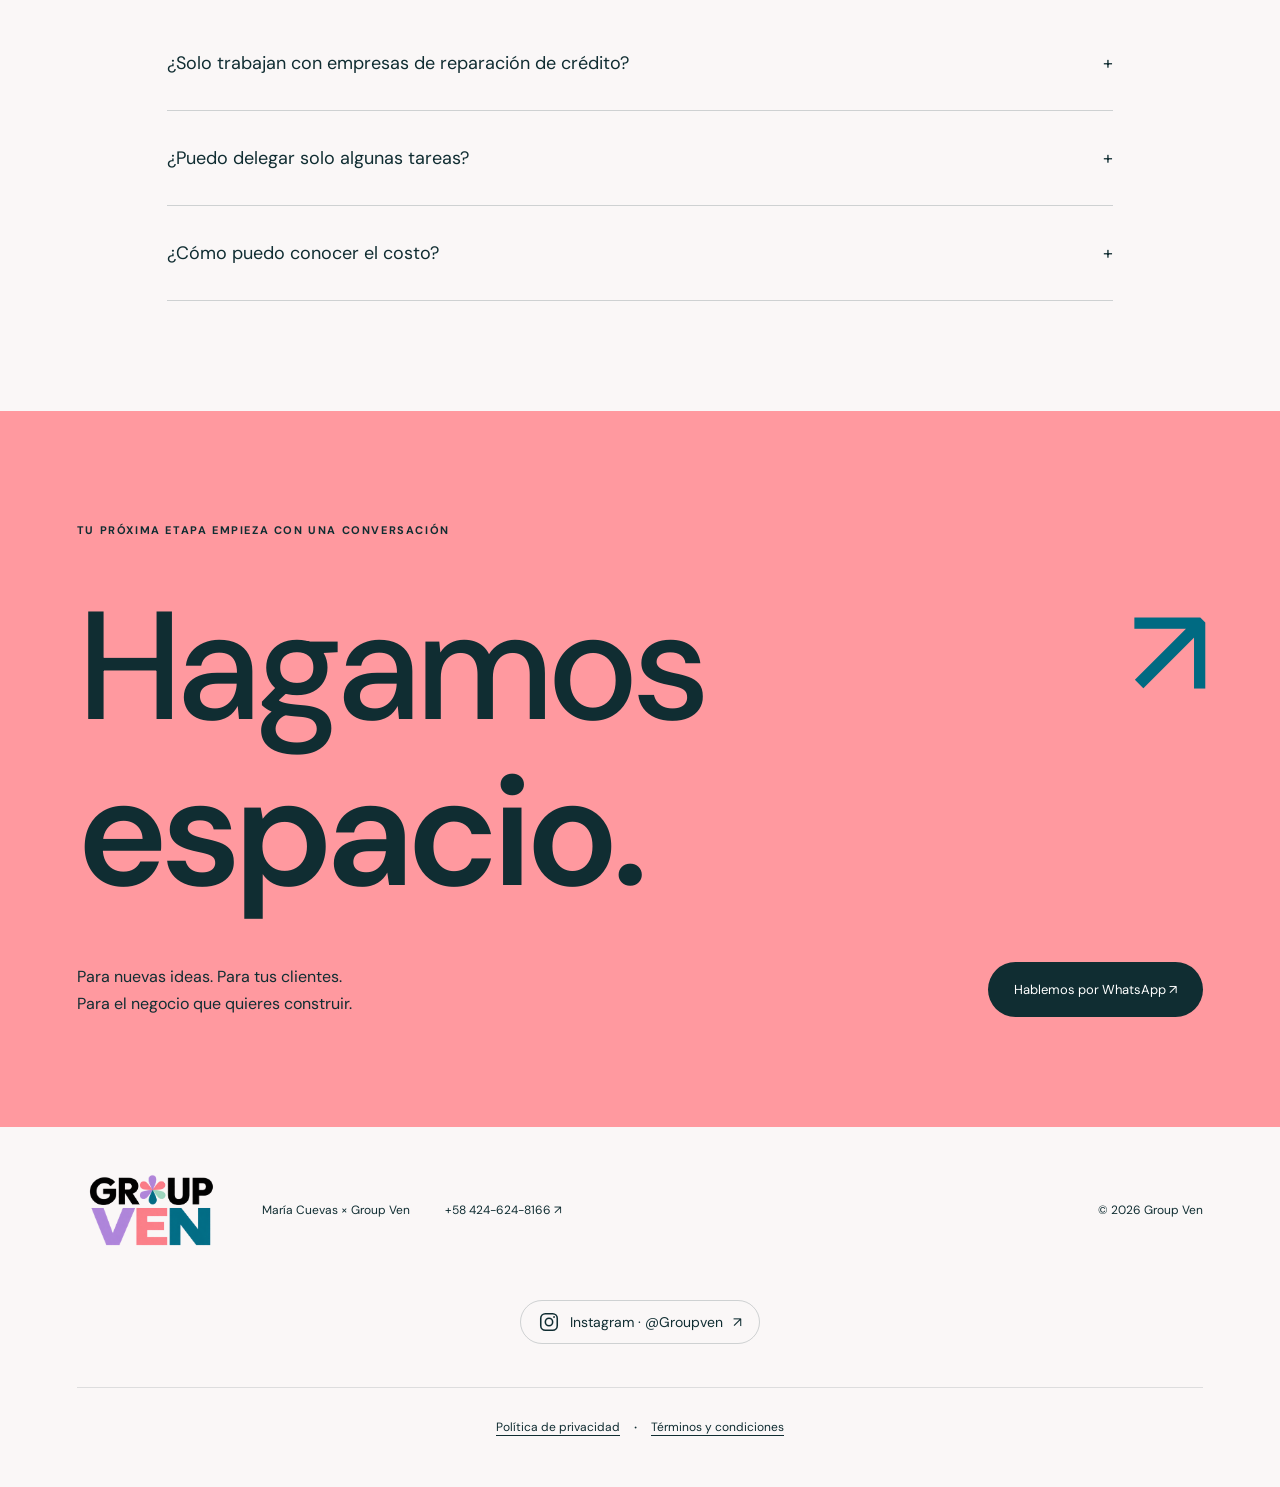
==== commit 843492bb: "instagram" ====
--- a/index.html
+++ b/index.html
@@ -13,4 +13,4 @@
 <meta name="twitter:title" content="Group VEN | Más espacio para crecer">
 <meta name="twitter:description" content="Páginas web, automatizaciones y apoyo para tu negocio. Conoce a María Cuevas y descubre cómo podemos trabajar en equipo.">
 <meta name="twitter:image" content="https://www.groupven.com/assets/groupven-logo-social-v2.jpg">
-<link rel="stylesheet" href="layout.css"></head><body><header><a class="brand" href="#"><img class="brand-logo" src="assets/groupven-logo-web.png" alt="Group VEN — Inicio" width="1771" height="869"></a><nav aria-label="Navegación principal"><a href="#servicios">Qué hacemos</a><a href="#metodo">Cómo trabajamos</a><a href="#maria">María Cuevas</a><a href="portafolio">Portafolio</a><a href="testimonios.html">Testimonios</a></nav><a class="navcta" href="#contacto">Hablemos ↗</a></header><main><section class="hero"><div class="eyebrow"><span class="dot"></span> PERSONAS QUE IMPULSAN NEGOCIOS</div><h1>Más espacio<br>para <em>crecer.</em></h1><div class="hero-bottom"><p>Tu siguiente etapa necesita tiempo, enfoque y un buen equipo. En Group Ven te ayudamos a hacer espacio para lo que viene.</p><a class="button dark" href="#servicios">Descubre qué puedes delegar <span>↗</span></a><a class="button portfolio-button" href="portafolio">Ver mi portafolio <span aria-hidden="true">↗</span></a></div><div class="orbit" aria-hidden="true">✳</div><div class="floating one">Menos pendientes.<br><b>Más posibilidades.</b></div><div class="floating two">TU EQUIPO, MÁS CERCA <span>↗</span></div><span class="scroll">DESLIZA PARA DESCUBRIR ↓</span></section><div class="ticker" aria-hidden="true"><div>DELEGA CON CONFIANZA ✳ RECUPERA TU ENFOQUE ✳ CRECE EN EQUIPO ✳ DELEGA CON CONFIANZA ✳ RECUPERA TU ENFOQUE ✳ CRECE EN EQUIPO ✳</div></div><section id="servicios" class="services section"><div class="section-head reveal"><span class="eyebrow">01 / TU NEGOCIO, CON APOYO</span><h2>No tienes que<br>hacerlo <em>todo.</em></h2><p>Empieza por lo que hoy ocupa demasiado espacio en tu día.</p></div><div class="explorer reveal"><div class="tabs" role="tablist" aria-label="Servicios"><button role="tab" aria-selected="true" data-service="0">01 <span>Atención al cliente</span> ↗</button><button role="tab" aria-selected="false" data-service="1">02 <span>Organización y seguimiento</span> ↗</button><button role="tab" aria-selected="false" data-service="2">03 <span>Apoyo administrativo</span> ↗</button><button role="tab" aria-selected="false" data-service="3">04 <span>Operaciones de crédito</span> ↗</button></div><div class="service-panel" role="tabpanel" aria-live="polite"><div class="panel-art" aria-hidden="true"><div class="bubble">Hola, ¿en qué podemos ayudarte? <b>↗</b></div><div class="bubble reply">Cada conversación cuenta. <b>✳</b></div></div><span class="eyebrow" id="service-label">CONEXIONES QUE IMPORTAN</span><h3 id="service-title">Que tus clientes<br>se sientan atendidos.</h3><p id="service-copy">Apoyo para responder consultas, organizar solicitudes y dar seguimiento a las conversaciones de tu negocio.</p><a id="service-link" href="https://wa.me/584246248166?text=Hola%2C%20quiero%20informaci%C3%B3n%20sobre%20atenci%C3%B3n%20al%20cliente" target="_blank" rel="noopener">Quiero este apoyo ↗</a></div></div></section><section class="statement section"><span class="eyebrow reveal">DELEGAR TAMBIÉN ES DIRIGIR</span><p class="reveal">Tu energía merece estar<br>en <span>lo que mueve</span><br>tu negocio.</p><div class="statement-foot reveal"><span class="asterisk">✳</span><p>Nos cuentas qué necesitas.<br>Encontramos una forma de ayudarte.</p></div></section><section id="metodo" class="section method"><div class="section-head reveal"><span class="eyebrow">02 / ASÍ COMENZAMOS</span><h2>De “no me da tiempo”<br>a <em>“vamos por más”.</em></h2></div><div class="steps"><article class="reveal"><span>01</span><h3>Te escuchamos.</h3><p>Conversamos sobre tu negocio, tus prioridades y las tareas que necesitas delegar.</p></article><article class="reveal"><span>02</span><h3>Definimos el apoyo.</h3><p>Acordamos funciones, alcance y una forma de trabajo que tenga sentido para ti.</p></article><article class="reveal"><span>03</span><h3>Avanzamos contigo.</h3><p>Organizamos la comunicación y el seguimiento para mantener claras las prioridades.</p></article></div></section><section id="maria" class="founder section"><div class="founder-art reveal"><img class="founder-photo" src="assets/maria.png" alt="María Cuevas, fundadora de Group Ven, con su laptop sobre un fondo lila, coral y menta." width="1122" height="1402" loading="lazy"><span class="founder-tag">MARÍA CUEVAS · FUNDADORA ↗</span></div><div class="founder-copy reveal"><span class="eyebrow">03 / LA PERSONA DETRÁS DE GROUP VEN</span><h2>Hola, soy<br><em>María Cuevas.</em></h2><p>Asistente virtual y fundadora de Group Ven. Mi experiencia coordinando equipos remotos y apoyando operaciones de empresas de reparación de crédito dio forma a este proyecto.</p><p>Creo en el valor de un equipo que escucha, se organiza y se compromete con el trabajo. Esa es la conexión que quiero construir contigo.</p><a class="text-link" href="#contacto">Conversemos sobre tu negocio ↗</a><div style="margin-top:24px"><a class="button dark" href="portafolio">Ver mi portafolio <span aria-hidden="true">↗</span></a></div></div></section><section class="section testimonial-preview"><div><span class="eyebrow">CONFIANZA QUE SE CONSTRUYE TRABAJANDO</span><h2>Su experiencia.<br><em>Sus palabras.</em></h2><p>Conoce a las personas y empresas que han compartido parte de su camino conmigo.</p></div><div class="preview-quote"><a class="button dark" href="testimonios.html">Ver todos los testimonios ↗</a></div></section><section class="section faq"><span class="eyebrow">ANTES DE COMENZAR</span><h2>Hablemos claro.</h2><details><summary>¿Solo trabajan con empresas de reparación de crédito?<span>+</span></summary><div class="faq-answer"><p>Nuestra experiencia está especialmente vinculada a empresas de reparación de crédito, donde conocemos la importancia de organizar expedientes, mantener una comunicación clara y dar seguimiento a cada cliente. También podemos evaluar necesidades de asistencia virtual y apoyo administrativo de negocios de otros sectores.</p><p>Cuéntanos a qué se dedica tu empresa, qué tareas necesitas delegar y cómo trabajas actualmente. Así podremos determinar si nuestro apoyo encaja con tu operación y definir funciones concretas desde el inicio.</p></div></details><details><summary>¿Puedo delegar solo algunas tareas?<span>+</span></summary><div class="faq-answer"><p>Sí. Puedes comenzar con tareas específicas, como atención al cliente, seguimiento de pendientes, organización de agenda, actualización de registros o apoyo con documentos. No necesitas delegar toda tu operación para empezar a liberar tiempo.</p><p>Antes de comenzar, definimos contigo las funciones, las prioridades, las herramientas que se utilizarán y la forma de comunicación. Si después necesitas ampliar el apoyo, revisamos el nuevo alcance para mantener claras las responsabilidades.</p></div></details><details><summary>¿Cómo puedo conocer el costo?<span>+</span></summary><div class="faq-answer"><p>La propuesta se prepara según el tipo de tareas, el volumen de trabajo, la dedicación requerida y el nivel de responsabilidad del apoyo que buscas. Por eso, primero necesitamos entender tu operación y tus prioridades.</p><p>Escríbenos por WhatsApp e indícanos a qué se dedica tu negocio, qué actividades quieres delegar, el horario o la frecuencia de apoyo que necesitas y las herramientas que utilizas. Con esa información podemos revisar tus necesidades y presentarte una propuesta con el alcance y las condiciones para que la evalúes.</p></div></details></section><section id="contacto" class="contact section"><span class="eyebrow">TU PRÓXIMA ETAPA EMPIEZA CON UNA CONVERSACIÓN</span><h2>Hagamos<br><em>espacio.</em><span>↗</span></h2><div class="contact-bottom"><p>Para nuevas ideas. Para tus clientes.<br>Para el negocio que quieres construir.</p><a class="button dark" href="https://wa.me/584246248166?text=Hola%20Mar%C3%ADa%2C%20quiero%20conocer%20el%20apoyo%20de%20Group%20Ven%20para%20mi%20negocio." target="_blank" rel="noopener">Hablemos por WhatsApp ↗</a></div></section></main><footer><a class="brand" href="#"><img class="brand-logo" src="assets/groupven-logo-web.png" alt="Group VEN — Inicio" width="1771" height="869"></a><p>María Cuevas × Group Ven</p><a href="https://wa.me/584246248166" target="_blank" rel="noopener">+58 424-624-8166 ↗</a><small>© <span id="year"></span> Group Ven</small><div class="legal-links" aria-label="Información legal"><button type="button" data-legal="privacy">Política de privacidad</button><span aria-hidden="true">·</span><button type="button" data-legal="terms">Términos y condiciones</button></div></footer><script src="app.js"></script><dialog id="legal-cloud" class="legal-cloud" aria-labelledby="legal-title"><div class="legal-cloud-head"><div><span class="eyebrow">GROUP VEN × MARÍA CUEVAS</span><h2 id="legal-title"></h2></div><button type="button" class="legal-close" aria-label="Cerrar ventana legal">✕</button></div><div class="legal-cloud-body" tabindex="0"><p class="legal-date">Última actualización: 13 de noviembre de 2026</p><div id="legal-content"></div></div><div class="legal-cloud-foot"><span>¿Tienes una consulta? <a href="https://wa.me/584246248166" target="_blank" rel="noopener noreferrer">WhatsApp +58 424-624-8166</a></span><button type="button" class="legal-done">Cerrar</button></div></dialog><script src="legal.js"></script><script>if(location.protocol==="file:"){document.querySelectorAll('a[href="portafolio"]').forEach(a=>a.href="portafolio.html");}</script><script src="motion.js" defer></script></body></html>
+<link rel="stylesheet" href="layout.css"></head><body><header><a class="brand" href="#"><img class="brand-logo" src="assets/groupven-logo-web.png" alt="Group VEN — Inicio" width="1771" height="869"></a><nav aria-label="Navegación principal"><a href="#servicios">Qué hacemos</a><a href="#metodo">Cómo trabajamos</a><a href="#maria">María Cuevas</a><a href="portafolio">Portafolio</a><a href="testimonios.html">Testimonios</a></nav><a class="navcta" href="#contacto">Hablemos ↗</a></header><main><section class="hero"><div class="eyebrow"><span class="dot"></span> PERSONAS QUE IMPULSAN NEGOCIOS</div><h1>Más espacio<br>para <em>crecer.</em></h1><div class="hero-bottom"><p>Tu siguiente etapa necesita tiempo, enfoque y un buen equipo. En Group Ven te ayudamos a hacer espacio para lo que viene.</p><a class="button dark" href="#servicios">Descubre qué puedes delegar <span>↗</span></a><a class="button portfolio-button" href="portafolio">Ver mi portafolio <span aria-hidden="true">↗</span></a></div><div class="orbit" aria-hidden="true">✳</div><div class="floating one">Menos pendientes.<br><b>Más posibilidades.</b></div><div class="floating two">TU EQUIPO, MÁS CERCA <span>↗</span></div><span class="scroll">DESLIZA PARA DESCUBRIR ↓</span></section><div class="ticker" aria-hidden="true"><div>DELEGA CON CONFIANZA ✳ RECUPERA TU ENFOQUE ✳ CRECE EN EQUIPO ✳ DELEGA CON CONFIANZA ✳ RECUPERA TU ENFOQUE ✳ CRECE EN EQUIPO ✳</div></div><section id="servicios" class="services section"><div class="section-head reveal"><span class="eyebrow">01 / TU NEGOCIO, CON APOYO</span><h2>No tienes que<br>hacerlo <em>todo.</em></h2><p>Empieza por lo que hoy ocupa demasiado espacio en tu día.</p></div><div class="explorer reveal"><div class="tabs" role="tablist" aria-label="Servicios"><button role="tab" aria-selected="true" data-service="0">01 <span>Atención al cliente</span> ↗</button><button role="tab" aria-selected="false" data-service="1">02 <span>Organización y seguimiento</span> ↗</button><button role="tab" aria-selected="false" data-service="2">03 <span>Apoyo administrativo</span> ↗</button><button role="tab" aria-selected="false" data-service="3">04 <span>Operaciones de crédito</span> ↗</button></div><div class="service-panel" role="tabpanel" aria-live="polite"><div class="panel-art" aria-hidden="true"><div class="bubble">Hola, ¿en qué podemos ayudarte? <b>↗</b></div><div class="bubble reply">Cada conversación cuenta. <b>✳</b></div></div><span class="eyebrow" id="service-label">CONEXIONES QUE IMPORTAN</span><h3 id="service-title">Que tus clientes<br>se sientan atendidos.</h3><p id="service-copy">Apoyo para responder consultas, organizar solicitudes y dar seguimiento a las conversaciones de tu negocio.</p><a id="service-link" href="https://wa.me/584246248166?text=Hola%2C%20quiero%20informaci%C3%B3n%20sobre%20atenci%C3%B3n%20al%20cliente" target="_blank" rel="noopener">Quiero este apoyo ↗</a></div></div></section><section class="statement section"><span class="eyebrow reveal">DELEGAR TAMBIÉN ES DIRIGIR</span><p class="reveal">Tu energía merece estar<br>en <span>lo que mueve</span><br>tu negocio.</p><div class="statement-foot reveal"><span class="asterisk">✳</span><p>Nos cuentas qué necesitas.<br>Encontramos una forma de ayudarte.</p></div></section><section id="metodo" class="section method"><div class="section-head reveal"><span class="eyebrow">02 / ASÍ COMENZAMOS</span><h2>De “no me da tiempo”<br>a <em>“vamos por más”.</em></h2></div><div class="steps"><article class="reveal"><span>01</span><h3>Te escuchamos.</h3><p>Conversamos sobre tu negocio, tus prioridades y las tareas que necesitas delegar.</p></article><article class="reveal"><span>02</span><h3>Definimos el apoyo.</h3><p>Acordamos funciones, alcance y una forma de trabajo que tenga sentido para ti.</p></article><article class="reveal"><span>03</span><h3>Avanzamos contigo.</h3><p>Organizamos la comunicación y el seguimiento para mantener claras las prioridades.</p></article></div></section><section id="maria" class="founder section"><div class="founder-art reveal"><img class="founder-photo" src="assets/maria.png" alt="María Cuevas, fundadora de Group Ven, con su laptop sobre un fondo lila, coral y menta." width="1122" height="1402" loading="lazy"><span class="founder-tag">MARÍA CUEVAS · FUNDADORA ↗</span></div><div class="founder-copy reveal"><span class="eyebrow">03 / LA PERSONA DETRÁS DE GROUP VEN</span><h2>Hola, soy<br><em>María Cuevas.</em></h2><p>Asistente virtual y fundadora de Group Ven. Mi experiencia coordinando equipos remotos y apoyando operaciones de empresas de reparación de crédito dio forma a este proyecto.</p><p>Creo en el valor de un equipo que escucha, se organiza y se compromete con el trabajo. Esa es la conexión que quiero construir contigo.</p><a class="text-link" href="#contacto">Conversemos sobre tu negocio ↗</a><div style="margin-top:24px"><a class="button dark" href="portafolio">Ver mi portafolio <span aria-hidden="true">↗</span></a></div></div></section><section class="section testimonial-preview"><div><span class="eyebrow">CONFIANZA QUE SE CONSTRUYE TRABAJANDO</span><h2>Su experiencia.<br><em>Sus palabras.</em></h2><p>Conoce a las personas y empresas que han compartido parte de su camino conmigo.</p></div><div class="preview-quote"><a class="button dark" href="testimonios.html">Ver todos los testimonios ↗</a></div></section><section class="section faq"><span class="eyebrow">ANTES DE COMENZAR</span><h2>Hablemos claro.</h2><details><summary>¿Solo trabajan con empresas de reparación de crédito?<span>+</span></summary><div class="faq-answer"><p>Nuestra experiencia está especialmente vinculada a empresas de reparación de crédito, donde conocemos la importancia de organizar expedientes, mantener una comunicación clara y dar seguimiento a cada cliente. También podemos evaluar necesidades de asistencia virtual y apoyo administrativo de negocios de otros sectores.</p><p>Cuéntanos a qué se dedica tu empresa, qué tareas necesitas delegar y cómo trabajas actualmente. Así podremos determinar si nuestro apoyo encaja con tu operación y definir funciones concretas desde el inicio.</p></div></details><details><summary>¿Puedo delegar solo algunas tareas?<span>+</span></summary><div class="faq-answer"><p>Sí. Puedes comenzar con tareas específicas, como atención al cliente, seguimiento de pendientes, organización de agenda, actualización de registros o apoyo con documentos. No necesitas delegar toda tu operación para empezar a liberar tiempo.</p><p>Antes de comenzar, definimos contigo las funciones, las prioridades, las herramientas que se utilizarán y la forma de comunicación. Si después necesitas ampliar el apoyo, revisamos el nuevo alcance para mantener claras las responsabilidades.</p></div></details><details><summary>¿Cómo puedo conocer el costo?<span>+</span></summary><div class="faq-answer"><p>La propuesta se prepara según el tipo de tareas, el volumen de trabajo, la dedicación requerida y el nivel de responsabilidad del apoyo que buscas. Por eso, primero necesitamos entender tu operación y tus prioridades.</p><p>Escríbenos por WhatsApp e indícanos a qué se dedica tu negocio, qué actividades quieres delegar, el horario o la frecuencia de apoyo que necesitas y las herramientas que utilizas. Con esa información podemos revisar tus necesidades y presentarte una propuesta con el alcance y las condiciones para que la evalúes.</p></div></details></section><section id="contacto" class="contact section"><span class="eyebrow">TU PRÓXIMA ETAPA EMPIEZA CON UNA CONVERSACIÓN</span><h2>Hagamos<br><em>espacio.</em><span>↗</span></h2><div class="contact-bottom"><p>Para nuevas ideas. Para tus clientes.<br>Para el negocio que quieres construir.</p><a class="button dark" href="https://wa.me/584246248166?text=Hola%20Mar%C3%ADa%2C%20quiero%20conocer%20el%20apoyo%20de%20Group%20Ven%20para%20mi%20negocio." target="_blank" rel="noopener">Hablemos por WhatsApp ↗</a></div></section></main><footer><a class="brand" href="#"><img class="brand-logo" src="assets/groupven-logo-web.png" alt="Group VEN — Inicio" width="1771" height="869"></a><p>María Cuevas × Group Ven</p><a href="https://wa.me/584246248166" target="_blank" rel="noopener">+58 424-624-8166 ↗</a><small>© <span id="year"></span> Group Ven</small><div class="footer-socials" aria-label="Redes sociales"><a href="https://www.instagram.com/groupven/" target="_blank" rel="noopener noreferrer"><svg xmlns="http://www.w3.org/2000/svg" viewBox="0 0 24 24" width="22" height="22" fill="none" stroke="currentColor" stroke-width="1.7" aria-hidden="true"><rect x="3" y="3" width="18" height="18" rx="5"/><circle cx="12" cy="12" r="4"/><circle cx="17.5" cy="6.5" r="1" fill="currentColor" stroke="none"/></svg><span>Instagram · @Groupven</span><span aria-hidden="true">↗</span></a></div><div class="legal-links" aria-label="Información legal"><button type="button" data-legal="privacy">Política de privacidad</button><span aria-hidden="true">·</span><button type="button" data-legal="terms">Términos y condiciones</button></div></footer><script src="app.js"></script><dialog id="legal-cloud" class="legal-cloud" aria-labelledby="legal-title"><div class="legal-cloud-head"><div><span class="eyebrow">GROUP VEN × MARÍA CUEVAS</span><h2 id="legal-title"></h2></div><button type="button" class="legal-close" aria-label="Cerrar ventana legal">✕</button></div><div class="legal-cloud-body" tabindex="0"><p class="legal-date">Última actualización: 13 de noviembre de 2026</p><div id="legal-content"></div></div><div class="legal-cloud-foot"><span>¿Tienes una consulta? <a href="https://wa.me/584246248166" target="_blank" rel="noopener noreferrer">WhatsApp +58 424-624-8166</a></span><button type="button" class="legal-done">Cerrar</button></div></dialog><script src="legal.js"></script><script>if(location.protocol==="file:"){document.querySelectorAll('a[href="portafolio"]').forEach(a=>a.href="portafolio.html");}</script><script src="motion.js" defer></script></body></html>
--- a/layout.css
+++ b/layout.css
@@ -87,3 +87,6 @@
 .brand-showcase-logo{display:block;width:min(100%,360px);height:auto;margin:0 0 20px;object-fit:contain}
 @media(max-width:800px){header .brand-logo{width:120px}header{min-height:85px}footer .brand-logo{width:130px}}
 @media(max-width:380px){header .brand-logo{width:108px}}
+
+/* Redes sociales en el pie de página. */
+.footer-socials{width:100%;display:flex;justify-content:center;padding-top:18px}.footer-socials a{display:inline-flex;align-items:center;gap:10px;min-height:44px;padding:10px 17px;border:1px solid #102d3230;border-radius:28px;font-size:14px!important;line-height:1.5;transition:background-color .2s,color .2s}.footer-socials a:hover{background:var(--mint)}.footer-socials a:focus-visible{outline:3px solid var(--petrol);outline-offset:4px}.footer-socials svg{flex-shrink:0}@media(prefers-reduced-motion:reduce){.footer-socials a{transition:none}}
